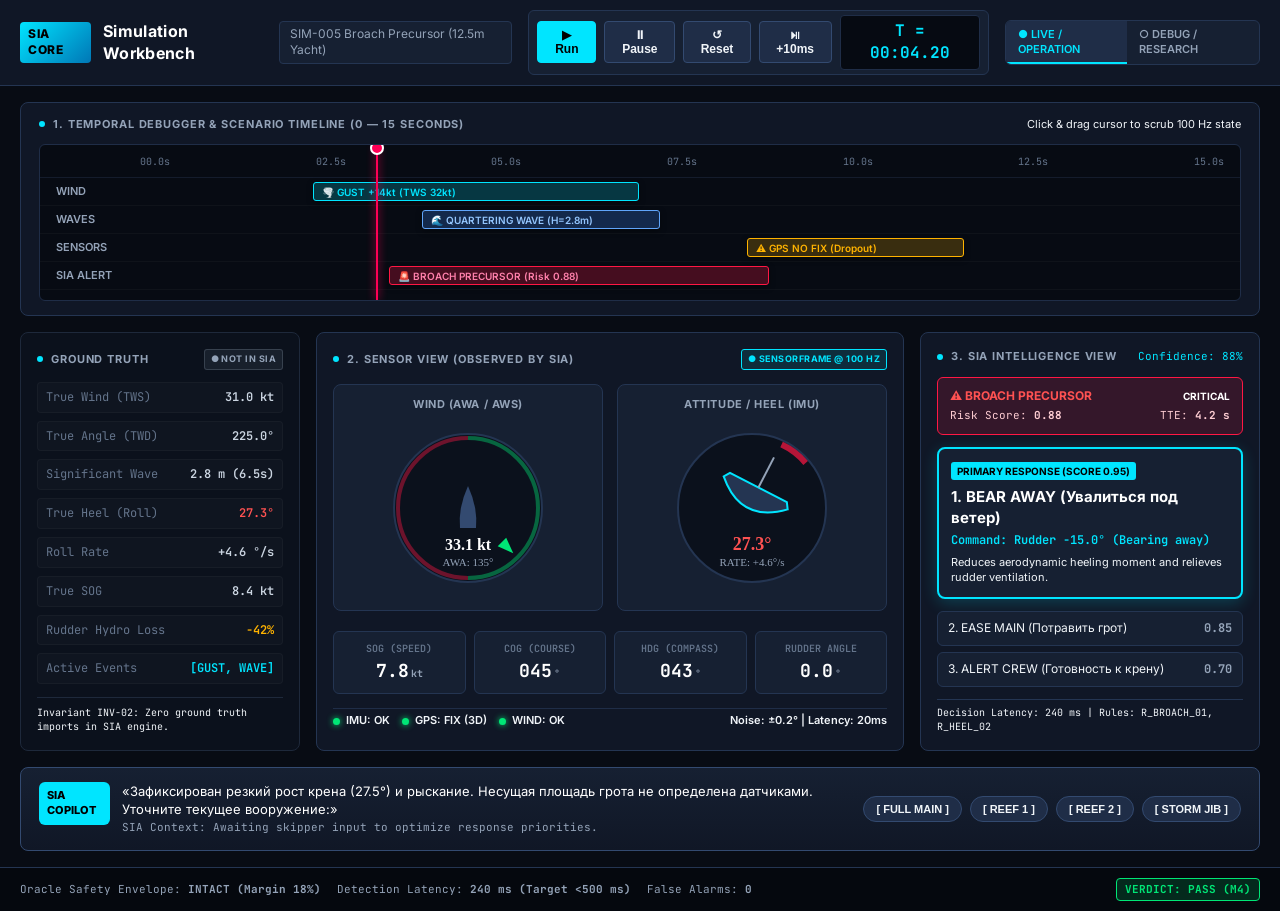
==== .planning/sketches/sia-simulation-workbench/index.html @ ac2e6248 "feat(sketch): create interactive SIA Simulation Workbench mockup (index.html)" ====
<!DOCTYPE html>
<html lang="en">
<head>
  <meta charset="UTF-8">
  <meta name="viewport" content="width=device-width, initial-scale=1.0">
  <title>SIA Simulation Workbench — Interactive Prototype</title>
  <link rel="preconnect" href="https://fonts.googleapis.com">
  <link rel="preconnect" href="https://fonts.gstatic.com" crossorigin>
  <link href="https://fonts.googleapis.com/css2?family=Inter:wght@400;500;600;700&family=JetBrains+Mono:wght@400;600;700&display=swap" rel="stylesheet">
  <style>
    :root {
      --bg-midnight: #080c14;
      --surface-1: #101726;
      --surface-2: #162032;
      --surface-3: #1f2d47;
      --border: #243552;
      --border-light: #334a70;
      
      --text-main: #f1f5f9;
      --text-muted: #94a3b8;
      --text-dim: #64748b;
      
      --cyan-accent: #00e5ff;
      --cyan-glow: rgba(0, 229, 255, 0.2);
      
      --marine-starboard: #00e676; /* Green */
      --marine-port: #ff1744;      /* Red */
      --warning-amber: #ffb300;    /* Amber */
      
      --gt-color: #cbd5e1;
      --gt-bg: #0b111c;
      --gt-border: #1e293b;
    }

    * {
      box-sizing: border-box;
      margin: 0;
      padding: 0;
      user-select: none;
    }

    body {
      background-color: var(--bg-midnight);
      color: var(--text-main);
      font-family: 'Inter', -apple-system, BlinkMacSystemFont, sans-serif;
      font-size: 13px;
      line-height: 1.4;
      overflow-x: hidden;
      min-height: 100vh;
      display: flex;
      flex-direction: column;
    }

    .mono {
      font-family: 'JetBrains Mono', monospace;
    }

    /* Top Navigation Bar */
    header {
      background: var(--surface-1);
      border-bottom: 1px solid var(--border);
      padding: 10px 20px;
      display: flex;
      align-items: center;
      justify-content: space-between;
      gap: 16px;
      position: sticky;
      top: 0;
      z-index: 100;
    }

    .logo-group {
      display: flex;
      align-items: center;
      gap: 12px;
    }

    .logo-badge {
      background: linear-gradient(135deg, #00e5ff 0%, #0077b6 100%);
      color: #000;
      font-weight: 800;
      font-size: 12px;
      padding: 4px 8px;
      border-radius: 4px;
      letter-spacing: 0.05em;
    }

    .app-title {
      font-size: 16px;
      font-weight: 700;
      color: #fff;
      letter-spacing: 0.02em;
    }

    .scenario-tag {
      background: var(--surface-2);
      border: 1px solid var(--border);
      padding: 4px 10px;
      border-radius: 4px;
      font-size: 12px;
      color: var(--text-muted);
    }

    .playback-controls {
      display: flex;
      align-items: center;
      gap: 8px;
      background: var(--surface-2);
      padding: 4px 8px;
      border-radius: 6px;
      border: 1px solid var(--border);
    }

    .btn {
      background: var(--surface-3);
      color: var(--text-main);
      border: 1px solid var(--border-light);
      padding: 6px 14px;
      border-radius: 4px;
      font-weight: 600;
      font-size: 12px;
      cursor: pointer;
      display: inline-flex;
      align-items: center;
      gap: 6px;
      transition: all 0.15s ease;
    }

    .btn:hover {
      background: #2a3c5e;
      border-color: var(--cyan-accent);
      color: #fff;
    }

    .btn-primary {
      background: var(--cyan-accent);
      color: #000;
      border-color: var(--cyan-accent);
    }

    .btn-primary:hover {
      background: #33ebff;
      color: #000;
      box-shadow: 0 0 12px var(--cyan-glow);
    }

    .clock-display {
      font-size: 16px;
      font-weight: 700;
      color: var(--cyan-accent);
      background: #060a12;
      padding: 4px 12px;
      border-radius: 4px;
      border: 1px solid var(--surface-3);
      min-width: 140px;
      text-align: center;
    }

    .mode-toggle {
      display: flex;
      background: var(--surface-2);
      border: 1px solid var(--border);
      border-radius: 6px;
      overflow: hidden;
    }

    .mode-btn {
      padding: 6px 12px;
      cursor: pointer;
      font-size: 11px;
      font-weight: 600;
      color: var(--text-muted);
      transition: all 0.15s ease;
    }

    .mode-btn.active {
      background: var(--surface-3);
      color: var(--cyan-accent);
      box-shadow: inset 0 -2px 0 var(--cyan-accent);
    }

    /* Main Grid Layout */
    .workbench-container {
      padding: 16px 20px;
      display: flex;
      flex-direction: column;
      gap: 16px;
      flex: 1;
    }

    /* Zone 1: Timeline */
    .timeline-card {
      background: var(--surface-1);
      border: 1px solid var(--border);
      border-radius: 8px;
      padding: 14px 18px;
    }

    .timeline-header {
      display: flex;
      justify-content: space-between;
      align-items: center;
      margin-bottom: 12px;
    }

    .section-label {
      font-size: 11px;
      font-weight: 700;
      text-transform: uppercase;
      letter-spacing: 0.08em;
      color: var(--text-muted);
      display: flex;
      align-items: center;
      gap: 8px;
    }

    .section-label::before {
      content: "";
      display: inline-block;
      width: 6px;
      height: 6px;
      background: var(--cyan-accent);
      border-radius: 50%;
    }

    .timeline-tracks {
      position: relative;
      background: #070b13;
      border: 1px solid var(--surface-3);
      border-radius: 6px;
      padding: 10px 0;
      cursor: pointer;
      overflow: hidden;
    }

    .timeline-axis {
      display: flex;
      justify-content: space-between;
      padding: 0 16px 8px 100px;
      border-bottom: 1px solid #141c2c;
      font-size: 10px;
      color: var(--text-dim);
    }

    .track-row {
      display: flex;
      align-items: center;
      height: 28px;
      padding: 0 16px;
      position: relative;
      border-bottom: 1px solid rgba(255,255,255,0.03);
    }

    .track-name {
      width: 84px;
      font-size: 11px;
      font-weight: 600;
      color: var(--text-muted);
      text-transform: uppercase;
    }

    .track-lane {
      flex: 1;
      height: 100%;
      position: relative;
    }

    .event-block {
      position: absolute;
      top: 4px;
      bottom: 4px;
      border-radius: 3px;
      font-size: 10px;
      font-weight: 600;
      display: flex;
      align-items: center;
      padding: 0 8px;
      white-space: nowrap;
      box-shadow: 0 2px 6px rgba(0,0,0,0.4);
    }

    .event-gust {
      background: rgba(0, 229, 255, 0.2);
      border: 1px solid var(--cyan-accent);
      color: var(--cyan-accent);
    }

    .event-wave {
      background: rgba(59, 130, 246, 0.25);
      border: 1px solid #60a5fa;
      color: #93c5fd;
    }

    .event-fault {
      background: rgba(255, 179, 0, 0.2);
      border: 1px solid var(--warning-amber);
      color: var(--warning-amber);
    }

    .event-alert {
      background: rgba(255, 23, 68, 0.25);
      border: 1px solid var(--marine-port);
      color: #ff80ab;
    }

    .scrub-cursor {
      position: absolute;
      top: 0;
      bottom: 0;
      width: 2px;
      background: #ff0055;
      box-shadow: 0 0 8px #ff0055;
      pointer-events: none;
      z-index: 10;
    }

    .scrub-handle {
      position: absolute;
      top: -4px;
      left: -6px;
      width: 14px;
      height: 14px;
      background: #ff0055;
      border: 2px solid #fff;
      border-radius: 50%;
    }

    /* 3-Column Core Area */
    .columns-grid {
      display: grid;
      grid-template-columns: 280px 1fr 340px;
      gap: 16px;
    }

    /* Column 1: Ground Truth */
    .gt-panel {
      background: var(--gt-bg);
      border: 1px solid var(--gt-border);
      border-radius: 8px;
      padding: 16px;
      display: flex;
      flex-direction: column;
      gap: 12px;
    }

    .badge-locked {
      background: rgba(148, 163, 184, 0.1);
      border: 1px solid rgba(148, 163, 184, 0.25);
      color: #94a3b8;
      font-size: 9px;
      font-weight: 700;
      padding: 3px 6px;
      border-radius: 3px;
      text-transform: uppercase;
      letter-spacing: 0.05em;
      display: inline-block;
    }

    .gt-telemetry {
      display: flex;
      flex-direction: column;
      gap: 8px;
      font-size: 12px;
    }

    .gt-row {
      display: flex;
      justify-content: space-between;
      align-items: center;
      padding: 6px 8px;
      background: rgba(255, 255, 255, 0.02);
      border-radius: 4px;
      border: 1px solid rgba(255,255,255,0.03);
    }

    .gt-label {
      color: var(--text-dim);
    }

    .gt-val {
      font-weight: 600;
      color: var(--gt-color);
    }

    /* Column 2: Sensor View (Raymarine / B&G Marine Cockpit) */
    .sensor-panel {
      background: var(--surface-1);
      border: 1px solid var(--border);
      border-radius: 8px;
      padding: 16px;
      display: flex;
      flex-direction: column;
      gap: 14px;
    }

    .marine-grid {
      display: grid;
      grid-template-columns: 1fr 1fr;
      gap: 14px;
    }

    .dial-box {
      background: var(--surface-2);
      border: 1px solid var(--border);
      border-radius: 8px;
      padding: 12px;
      display: flex;
      flex-direction: column;
      align-items: center;
      position: relative;
    }

    .dial-title {
      font-size: 11px;
      font-weight: 700;
      color: var(--text-muted);
      text-transform: uppercase;
      margin-bottom: 6px;
      letter-spacing: 0.05em;
    }

    canvas {
      display: block;
    }

    .digital-strip {
      display: grid;
      grid-template-columns: repeat(4, 1fr);
      gap: 8px;
      margin-top: 6px;
    }

    .marine-digit-box {
      background: var(--surface-2);
      border: 1px solid var(--border);
      border-radius: 6px;
      padding: 10px;
      text-align: center;
    }

    .marine-digit-label {
      font-size: 10px;
      font-weight: 600;
      color: var(--text-dim);
      text-transform: uppercase;
    }

    .marine-digit-val {
      font-size: 18px;
      font-weight: 700;
      color: #fff;
      margin-top: 2px;
    }

    .marine-digit-unit {
      font-size: 10px;
      color: var(--text-muted);
      margin-left: 2px;
    }

    .sensor-health-bar {
      display: flex;
      gap: 12px;
      font-size: 11px;
      font-weight: 600;
      padding-top: 4px;
      border-top: 1px solid var(--surface-3);
    }

    .health-tag {
      display: flex;
      align-items: center;
      gap: 6px;
    }

    .dot {
      width: 7px;
      height: 7px;
      border-radius: 50%;
    }

    .dot-ok {
      background: var(--marine-starboard);
      box-shadow: 0 0 6px var(--marine-starboard);
    }

    .dot-warn {
      background: var(--warning-amber);
      box-shadow: 0 0 6px var(--warning-amber);
    }

    .dot-fault {
      background: var(--marine-port);
      box-shadow: 0 0 6px var(--marine-port);
    }

    /* Column 3: SIA View */
    .sia-panel {
      background: var(--surface-1);
      border: 1px solid var(--border);
      border-radius: 8px;
      padding: 16px;
      display: flex;
      flex-direction: column;
      gap: 12px;
    }

    .hazard-banner {
      background: rgba(255, 23, 68, 0.15);
      border: 1px solid var(--marine-port);
      border-radius: 6px;
      padding: 10px 12px;
      display: flex;
      flex-direction: column;
      gap: 4px;
    }

    .hazard-title {
      font-weight: 700;
      font-size: 12px;
      color: #ff5252;
      display: flex;
      align-items: center;
      gap: 6px;
    }

    .hazard-metrics {
      display: flex;
      justify-content: space-between;
      font-size: 11px;
      color: #fecdd3;
    }

    .primary-decision-card {
      background: var(--surface-2);
      border: 2px solid var(--cyan-accent);
      border-radius: 8px;
      padding: 12px;
      box-shadow: 0 4px 16px var(--cyan-glow);
    }

    .decision-badge {
      font-size: 10px;
      font-weight: 700;
      color: #000;
      background: var(--cyan-accent);
      padding: 2px 6px;
      border-radius: 3px;
      text-transform: uppercase;
      display: inline-block;
      margin-bottom: 6px;
    }

    .decision-action-title {
      font-size: 15px;
      font-weight: 700;
      color: #fff;
    }

    .decision-command-line {
      font-size: 12px;
      font-weight: 600;
      color: var(--cyan-accent);
      margin-top: 4px;
    }

    .candidate-list {
      display: flex;
      flex-direction: column;
      gap: 6px;
    }

    .candidate-row {
      background: var(--surface-2);
      border: 1px solid var(--border);
      border-radius: 6px;
      padding: 8px 10px;
      display: flex;
      justify-content: space-between;
      align-items: center;
      font-size: 12px;
    }

    .candidate-score {
      font-weight: 700;
      color: var(--text-muted);
    }

    /* Zone 5: Query Loop */
    .query-loop-card {
      background: linear-gradient(180deg, #162032 0%, #101726 100%);
      border: 1px solid var(--border-light);
      border-radius: 8px;
      padding: 14px 18px;
      display: flex;
      align-items: center;
      justify-content: space-between;
      gap: 16px;
    }

    .query-content {
      display: flex;
      align-items: flex-start;
      gap: 12px;
    }

    .sia-avatar {
      background: var(--cyan-accent);
      color: #000;
      font-weight: 800;
      font-size: 11px;
      padding: 6px 8px;
      border-radius: 6px;
    }

    .query-text {
      font-size: 13px;
      color: #fff;
    }

    .query-sub {
      font-size: 11px;
      color: var(--text-muted);
      margin-top: 2px;
    }

    .quick-action-chips {
      display: flex;
      gap: 8px;
    }

    .chip-btn {
      background: var(--surface-3);
      border: 1px solid var(--border-light);
      color: var(--text-main);
      padding: 6px 12px;
      border-radius: 20px;
      font-size: 11px;
      font-weight: 600;
      cursor: pointer;
      transition: all 0.15s ease;
      white-space: nowrap;
    }

    .chip-btn:hover {
      background: var(--cyan-accent);
      color: #000;
      border-color: var(--cyan-accent);
    }

    .chip-btn.active {
      background: var(--cyan-accent);
      color: #000;
      border-color: var(--cyan-accent);
      box-shadow: 0 0 10px var(--cyan-glow);
    }

    /* Footer: Oracle / Evaluator */
    footer {
      background: #05080e;
      border-top: 1px solid var(--border);
      padding: 10px 20px;
      display: flex;
      justify-content: space-between;
      align-items: center;
      font-size: 11px;
    }

    .oracle-tag {
      display: flex;
      align-items: center;
      gap: 16px;
      color: var(--text-muted);
    }

    .verdict-pass {
      background: rgba(0, 230, 118, 0.15);
      border: 1px solid var(--marine-starboard);
      color: var(--marine-starboard);
      font-weight: 700;
      padding: 3px 8px;
      border-radius: 4px;
    }
  </style>
</head>
<body>

  <!-- Top Bar -->
  <header>
    <div class="logo-group">
      <span class="logo-badge">SIA CORE</span>
      <span class="app-title">Simulation Workbench</span>
      <span class="scenario-tag">SIM-005 Broach Precursor (12.5m Yacht)</span>
    </div>

    <div class="playback-controls">
      <button class="btn btn-primary" id="btn-play">▶ Run</button>
      <button class="btn" id="btn-pause">⏸ Pause</button>
      <button class="btn" id="btn-reset">↺ Reset</button>
      <button class="btn" id="btn-step">⏯ +10ms</button>
      <div class="clock-display mono" id="clock-txt">T = 00:04.20</div>
    </div>

    <div class="mode-toggle">
      <div class="mode-btn active" id="btn-mode-live">● LIVE / OPERATION</div>
      <div class="mode-btn" id="btn-mode-debug">○ DEBUG / RESEARCH</div>
    </div>
  </header>

  <!-- Main Area -->
  <main class="workbench-container">

    <!-- Zone 1: Timeline & Temporal Debugger -->
    <section class="timeline-card">
      <div class="timeline-header">
        <span class="section-label">1. Temporal Debugger & Scenario Timeline (0 — 15 Seconds)</span>
        <span class="text-dim" style="font-size: 11px;">Click & drag cursor to scrub 100 Hz state</span>
      </div>

      <div class="timeline-tracks" id="timeline-box">
        <div class="scrub-cursor" id="scrub-line" style="left: 38%;">
          <div class="scrub-handle"></div>
        </div>

        <div class="timeline-axis mono">
          <span>00.0s</span>
          <span>02.5s</span>
          <span>05.0s</span>
          <span>07.5s</span>
          <span>10.0s</span>
          <span>12.5s</span>
          <span>15.0s</span>
        </div>

        <!-- Track 1: Wind Gust -->
        <div class="track-row">
          <div class="track-name">Wind</div>
          <div class="track-lane">
            <div class="event-block event-gust" style="left: 16%; width: 30%;">
              🌪️ GUST +14kt (TWS 32kt)
            </div>
          </div>
        </div>

        <!-- Track 2: Waves -->
        <div class="track-row">
          <div class="track-name">Waves</div>
          <div class="track-lane">
            <div class="event-block event-wave" style="left: 26%; width: 22%;">
              🌊 QUARTERING WAVE (H=2.8m)
            </div>
          </div>
        </div>

        <!-- Track 3: Sensor Fault -->
        <div class="track-row">
          <div class="track-name">Sensors</div>
          <div class="track-lane">
            <div class="event-block event-fault" style="left: 56%; width: 20%;">
              ⚠️ GPS NO FIX (Dropout)
            </div>
          </div>
        </div>

        <!-- Track 4: SIA Decision -->
        <div class="track-row">
          <div class="track-name">SIA Alert</div>
          <div class="track-lane">
            <div class="event-block event-alert" style="left: 23%; width: 35%;">
              🚨 BROACH PRECURSOR (Risk 0.88)
            </div>
          </div>
        </div>
      </div>
    </section>

    <!-- Zone 2, 3, 4: 3-Column Core Grid -->
    <div class="columns-grid">

      <!-- Column 1: Ground Truth (Hidden Physics) -->
      <section class="gt-panel">
        <div style="display: flex; justify-content: space-between; align-items: center;">
          <span class="section-label" style="color: #94a3b8;">Ground Truth</span>
          <span class="badge-locked">● Not in SIA</span>
        </div>

        <div class="gt-telemetry mono">
          <div class="gt-row">
            <span class="gt-label">True Wind (TWS)</span>
            <span class="gt-val" id="gt-tws">32.4 kt</span>
          </div>
          <div class="gt-row">
            <span class="gt-label">True Angle (TWD)</span>
            <span class="gt-val" id="gt-twd">225.0°</span>
          </div>
          <div class="gt-row">
            <span class="gt-label">Significant Wave</span>
            <span class="gt-val" id="gt-wave">2.8 m (6.5s)</span>
          </div>
          <div class="gt-row">
            <span class="gt-label">True Heel (Roll)</span>
            <span class="gt-val" id="gt-heel" style="color: #ff5252;">28.1°</span>
          </div>
          <div class="gt-row">
            <span class="gt-label">Roll Rate</span>
            <span class="gt-val" id="gt-rollrate">+12.4 °/s</span>
          </div>
          <div class="gt-row">
            <span class="gt-label">True SOG</span>
            <span class="gt-val" id="gt-sog">8.4 kt</span>
          </div>
          <div class="gt-row">
            <span class="gt-label">Rudder Hydro Loss</span>
            <span class="gt-val" id="gt-rudder-loss" style="color: #ffb300;">-42%</span>
          </div>
          <div class="gt-row">
            <span class="gt-label">Active Events</span>
            <span class="gt-val" style="color: var(--cyan-accent);">[GUST, WAVE]</span>
          </div>
        </div>

        <div class="mono text-dim" style="font-size: 10px; margin-top: auto; padding-top: 8px; border-top: 1px solid var(--gt-border);">
          Invariant INV-02: Zero ground truth imports in SIA engine.
        </div>
      </section>

      <!-- Column 2: Sensor View (Raymarine/B&G Marine Cockpit) -->
      <section class="sensor-panel">
        <div style="display: flex; justify-content: space-between; align-items: center;">
          <span class="section-label">2. Sensor View (Observed by SIA)</span>
          <span class="badge-locked" style="background: rgba(0, 229, 255, 0.1); border-color: var(--cyan-accent); color: var(--cyan-accent);">
            ● SensorFrame @ 100 Hz
          </span>
        </div>

        <!-- 2 Dials -->
        <div class="marine-grid">
          <!-- Wind Dial -->
          <div class="dial-box">
            <div class="dial-title">Wind (AWA / AWS)</div>
            <canvas id="wind-dial" width="180" height="180"></canvas>
          </div>

          <!-- Attitude / Heel Inclinometer -->
          <div class="dial-box">
            <div class="dial-title">Attitude / Heel (IMU)</div>
            <canvas id="heel-dial" width="180" height="180"></canvas>
          </div>
        </div>

        <!-- Digital Nav Repeaters -->
        <div class="digital-strip mono">
          <div class="marine-digit-box">
            <div class="marine-digit-label">SOG (Speed)</div>
            <div class="marine-digit-val"><span id="sf-sog">7.8</span><span class="marine-digit-unit">kt</span></div>
          </div>
          <div class="marine-digit-box">
            <div class="marine-digit-label">COG (Course)</div>
            <div class="marine-digit-val"><span id="sf-cog">045</span><span class="marine-digit-unit">°</span></div>
          </div>
          <div class="marine-digit-box">
            <div class="marine-digit-label">HDG (Compass)</div>
            <div class="marine-digit-val"><span id="sf-hdg">043</span><span class="marine-digit-unit">°</span></div>
          </div>
          <div class="marine-digit-box">
            <div class="marine-digit-label">Rudder Angle</div>
            <div class="marine-digit-val"><span id="sf-rudder">0.0</span><span class="marine-digit-unit">°</span></div>
          </div>
        </div>

        <!-- Sensor Integrity Status (L0) -->
        <div class="sensor-health-bar">
          <div class="health-tag"><div class="dot dot-ok"></div> IMU: OK</div>
          <div class="health-tag"><div class="dot dot-ok"></div> GPS: FIX (3D)</div>
          <div class="health-tag"><div class="dot dot-ok"></div> WIND: OK</div>
          <div class="health-tag text-dim" style="margin-left: auto;">Noise: ±0.2° | Latency: 20ms</div>
        </div>
      </section>

      <!-- Column 3: SIA Intelligence View -->
      <section class="sia-panel">
        <div style="display: flex; justify-content: space-between; align-items: center;">
          <span class="section-label">3. SIA Intelligence View</span>
          <span class="mono" style="font-size: 11px; color: var(--cyan-accent);">Confidence: 88%</span>
        </div>

        <!-- Hazard Alert -->
        <div class="hazard-banner" id="hazard-box">
          <div class="hazard-title">
            <span>⚠️ BROACH PRECURSOR</span>
            <span style="font-size: 10px; margin-left: auto; color: #fff;">CRITICAL</span>
          </div>
          <div class="hazard-metrics mono">
            <span>Risk Score: <strong>0.88</strong></span>
            <span>TTE: <strong>4.2 s</strong></span>
          </div>
        </div>

        <!-- Primary Dominant Decision -->
        <div class="primary-decision-card">
          <span class="decision-badge">Primary Response (Score 0.95)</span>
          <div class="decision-action-title" id="primary-action-title">1. BEAR AWAY (Увалиться под ветер)</div>
          <div class="decision-command-line mono" id="primary-command">Command: Rudder -15.0° (Bearing away)</div>
          <div class="text-dim" style="font-size: 11px; margin-top: 6px;">
            Reduces aerodynamic heeling moment and relieves rudder ventilation.
          </div>
        </div>

        <!-- Candidate Alternatives -->
        <div class="candidate-list">
          <div class="candidate-row" id="cand-2">
            <span>2. EASE MAIN (Потравить грот)</span>
            <span class="candidate-score mono">0.85</span>
          </div>
          <div class="candidate-row" id="cand-3">
            <span>3. ALERT CREW (Готовность к крену)</span>
            <span class="candidate-score mono">0.70</span>
          </div>
        </div>

        <div class="mono text-dim" style="font-size: 10px; margin-top: auto; padding-top: 6px; border-top: 1px solid var(--border);">
          Decision Latency: 240 ms | Rules: R_BROACH_01, R_HEEL_02
        </div>
      </section>

    </div>

    <!-- Zone 5: Query Loop (SIA ↔ Skipper Dialogue) -->
    <section class="query-loop-card">
      <div class="query-content">
        <div class="sia-avatar">SIA COPILOT</div>
        <div>
          <div class="query-text" id="query-question">
            «Зафиксирован резкий рост крена (27.5°) и рыскание. Несущая площадь грота не определена датчиками. Уточните текущее вооружение:»
          </div>
          <div class="query-sub mono" id="query-status">
            SIA Context: Awaiting skipper input to optimize response priorities.
          </div>
        </div>
      </div>

      <div class="quick-action-chips">
        <button class="chip-btn" onclick="selectSailConfig('FULL MAIN')">[ FULL MAIN ]</button>
        <button class="chip-btn" onclick="selectSailConfig('REEF 1')">[ REEF 1 ]</button>
        <button class="chip-btn" onclick="selectSailConfig('REEF 2')">[ REEF 2 ]</button>
        <button class="chip-btn" onclick="selectSailConfig('STORM JIB')">[ STORM JIB ]</button>
      </div>
    </section>

  </main>

  <!-- Footer: Oracle / Evaluator -->
  <footer>
    <div class="oracle-tag mono">
      <span>Oracle Safety Envelope: <strong>INTACT (Margin 18%)</strong></span>
      <span>Detection Latency: <strong>240 ms (Target &lt;500 ms)</strong></span>
      <span>False Alarms: <strong>0</strong></span>
    </div>
    <div class="verdict-pass mono">
      VERDICT: PASS (M4)
    </div>
  </footer>

  <!-- Simulation & Visualization Script -->
  <script>
    // State Variables
    let simTimeMs = 4200; // 4.20s
    let isPlaying = false;
    let playInterval = null;
    let currentSailConfig = null;

    // Canvas Dials
    const windCanvas = document.getElementById('wind-dial');
    const windCtx = windCanvas.getContext('2d');

    const heelCanvas = document.getElementById('heel-dial');
    const heelCtx = heelCanvas.getContext('2d');

    function drawWindDial(awaDeg, awsKt) {
      const w = windCanvas.width;
      const h = windCanvas.height;
      const cx = w / 2;
      const cy = h / 2;
      const r = w / 2 - 16;

      windCtx.clearRect(0, 0, w, h);

      // Outer bezel
      windCtx.beginPath();
      windCtx.arc(cx, cy, r, 0, Math.PI * 2);
      windCtx.fillStyle = '#0b111c';
      windCtx.fill();
      windCtx.strokeStyle = '#243552';
      windCtx.lineWidth = 2;
      windCtx.stroke();

      // Port / Starboard sectors
      // Starboard (0 to +180): Green
      windCtx.beginPath();
      windCtx.arc(cx, cy, r - 4, -Math.PI / 2, Math.PI / 2);
      windCtx.strokeStyle = 'rgba(0, 230, 118, 0.4)';
      windCtx.lineWidth = 4;
      windCtx.stroke();

      // Port (0 to -180): Red
      windCtx.beginPath();
      windCtx.arc(cx, cy, r - 4, Math.PI / 2, -Math.PI / 2);
      windCtx.strokeStyle = 'rgba(255, 23, 68, 0.4)';
      windCtx.lineWidth = 4;
      windCtx.stroke();

      // Center Boat Silhouette
      windCtx.save();
      windCtx.translate(cx, cy);
      windCtx.beginPath();
      windCtx.moveTo(0, -22);
      windCtx.quadraticCurveTo(10, 0, 8, 20);
      windCtx.lineTo(-8, 20);
      windCtx.quadraticCurveTo(-10, 0, 0, -22);
      windCtx.fillStyle = '#334a70';
      windCtx.fill();
      windCtx.restore();

      // Wind Needle
      const rad = (awaDeg - 90) * (Math.PI / 180);
      windCtx.save();
      windCtx.translate(cx, cy);
      windCtx.rotate(rad + Math.PI / 2);

      // Arrow needle
      windCtx.beginPath();
      windCtx.moveTo(0, -r + 10);
      windCtx.lineTo(6, -r + 26);
      windCtx.lineTo(-6, -r + 26);
      windCtx.closePath();
      windCtx.fillStyle = awaDeg >= 0 ? '#00e676' : '#ff1744';
      windCtx.fill();

      windCtx.restore();

      // Center readout
      windCtx.fillStyle = '#ffffff';
      windCtx.font = '700 16px "JetBrains Mono"';
      windCtx.textAlign = 'center';
      windCtx.fillText(awsKt.toFixed(1) + ' kt', cx, cy + 42);

      windCtx.fillStyle = '#94a3b8';
      windCtx.font = '500 11px "Inter"';
      windCtx.fillText('AWA: ' + Math.round(awaDeg) + '°', cx, cy + 58);
    }

    function drawHeelDial(heelDeg, rollRateDegS) {
      const w = heelCanvas.width;
      const h = heelCanvas.height;
      const cx = w / 2;
      const cy = h / 2;
      const r = w / 2 - 16;

      heelCtx.clearRect(0, 0, w, h);

      // Dial circle
      heelCtx.beginPath();
      heelCtx.arc(cx, cy, r, 0, Math.PI * 2);
      heelCtx.fillStyle = '#0b111c';
      heelCtx.fill();
      heelCtx.strokeStyle = '#243552';
      heelCtx.lineWidth = 2;
      heelCtx.stroke();

      // Danger arc (> 25 deg)
      heelCtx.beginPath();
      heelCtx.arc(cx, cy, r - 4, (-90 + 25) * Math.PI / 180, (-90 + 50) * Math.PI / 180);
      heelCtx.strokeStyle = 'rgba(255, 23, 68, 0.7)';
      heelCtx.lineWidth = 6;
      heelCtx.stroke();

      // Vessel Cross-Section (Tilts with heel)
      heelCtx.save();
      heelCtx.translate(cx, cy - 8);
      heelCtx.rotate(heelDeg * Math.PI / 180);

      // Hull
      heelCtx.beginPath();
      heelCtx.moveTo(-36, -8);
      heelCtx.quadraticCurveTo(0, 26, 36, -8);
      heelCtx.lineTo(32, -14);
      heelCtx.lineTo(-32, -14);
      heelCtx.closePath();
      heelCtx.fillStyle = '#243552';
      heelCtx.fill();
      heelCtx.strokeStyle = '#00e5ff';
      heelCtx.lineWidth = 2;
      heelCtx.stroke();

      // Mast
      heelCtx.beginPath();
      heelCtx.moveTo(0, -14);
      heelCtx.lineTo(0, -48);
      heelCtx.strokeStyle = '#94a3b8';
      heelCtx.lineWidth = 2;
      heelCtx.stroke();

      heelCtx.restore();

      // Readouts
      heelCtx.fillStyle = heelDeg >= 25 ? '#ff5252' : '#ffffff';
      heelCtx.font = '700 18px "JetBrains Mono"';
      heelCtx.textAlign = 'center';
      heelCtx.fillText(heelDeg.toFixed(1) + '°', cx, cy + 42);

      heelCtx.fillStyle = '#94a3b8';
      heelCtx.font = '500 11px "Inter"';
      heelCtx.fillText('RATE: +' + rollRateDegS.toFixed(1) + '°/s', cx, cy + 58);
    }

    // Update UI from Simulation Time
    function updateUI(tMs) {
      const sec = (tMs / 1000).toFixed(2);
      document.getElementById('clock-txt').innerText = 'T = 00:' + (sec < 10 ? '0' : '') + sec;
      
      const pct = (tMs / 15000) * 100;
      document.getElementById('scrub-line').style.left = Math.min(Math.max(pct, 0), 100) + '%';

      // Dynamic variables based on scenario curve
      let heel = 12.0;
      let rollRate = 1.0;
      let tws = 18.0;
      let aws = 22.0;
      let awa = 135.0;

      if (tMs >= 2500 && tMs <= 7000) {
        // Gust & Wave Zone
        const progress = (tMs - 2500) / 4500;
        tws = 18.0 + 14.0 * Math.sin(progress * Math.PI);
        aws = 22.0 + 12.0 * Math.sin(progress * Math.PI);
        heel = 12.0 + 16.5 * Math.sin(progress * Math.PI);
        rollRate = 12.4 * Math.cos(progress * Math.PI);
      }

      document.getElementById('gt-tws').innerText = tws.toFixed(1) + ' kt';
      document.getElementById('gt-heel').innerText = heel.toFixed(1) + '°';
      document.getElementById('gt-rollrate').innerText = (rollRate >= 0 ? '+' : '') + rollRate.toFixed(1) + ' °/s';

      drawWindDial(awa, aws);
      drawHeelDial(heel, Math.abs(rollRate));

      // Decision update
      const hazardBox = document.getElementById('hazard-box');
      if (heel >= 25.0) {
        hazardBox.style.display = 'flex';
      } else {
        hazardBox.style.display = 'none';
      }
    }

    // Interactive Query Action
    function selectSailConfig(config) {
      currentSailConfig = config;
      document.querySelectorAll('.chip-btn').forEach(btn => {
        btn.classList.toggle('active', btn.innerText.includes(config));
      });

      const qStatus = document.getElementById('query-status');
      const pTitle = document.getElementById('primary-action-title');
      const pCmd = document.getElementById('primary-command');

      if (config === 'FULL MAIN') {
        qStatus.innerHTML = '<span style="color: var(--cyan-accent);">✓ Skipper confirmed: FULL MAIN → Recalculated decision.</span>';
        pTitle.innerText = '1. EASE MAIN (Срочно потравить грот 1.5м)';
        pCmd.innerText = 'Command: Mainsheet Ease 100% (High priority 0.98)';
      } else if (config === 'REEF 1' || config === 'REEF 2') {
        qStatus.innerHTML = '<span style="color: var(--cyan-accent);">✓ Skipper confirmed: ' + config + ' → Recalculated decision.</span>';
        pTitle.innerText = '1. BEAR AWAY (Увалиться под ветер)';
        pCmd.innerText = 'Command: Rudder -15.0° (Score 0.95)';
      } else {
        qStatus.innerHTML = '<span style="color: var(--cyan-accent);">✓ Skipper confirmed: STORM JIB → Recalculated decision.</span>';
        pTitle.innerText = '1. HOLD COURSE & TRIM (Штатное удержание)';
        pCmd.innerText = 'Command: Minimal rudder correction (Score 0.90)';
      }
    }

    // Playback buttons
    document.getElementById('btn-play').addEventListener('click', () => {
      if (!isPlaying) {
        isPlaying = true;
        playInterval = setInterval(() => {
          simTimeMs += 50;
          if (simTimeMs > 15000) simTimeMs = 0;
          updateUI(simTimeMs);
        }, 50);
      }
    });

    document.getElementById('btn-pause').addEventListener('click', () => {
      isPlaying = false;
      clearInterval(playInterval);
    });

    document.getElementById('btn-reset').addEventListener('click', () => {
      isPlaying = false;
      clearInterval(playInterval);
      simTimeMs = 0;
      updateUI(simTimeMs);
    });

    document.getElementById('btn-step').addEventListener('click', () => {
      simTimeMs += 10;
      if (simTimeMs > 15000) simTimeMs = 0;
      updateUI(simTimeMs);
    });

    // Timeline Drag / Scrubbing
    const timelineBox = document.getElementById('timeline-box');
    timelineBox.addEventListener('click', (e) => {
      const rect = timelineBox.getBoundingClientRect();
      const clickX = e.clientX - rect.left;
      const pct = Math.max(0, Math.min(clickX / rect.width, 1));
      simTimeMs = Math.round(pct * 15000);
      updateUI(simTimeMs);
    });

    // Initial Render
    updateUI(simTimeMs);
  </script>
</body>
</html>
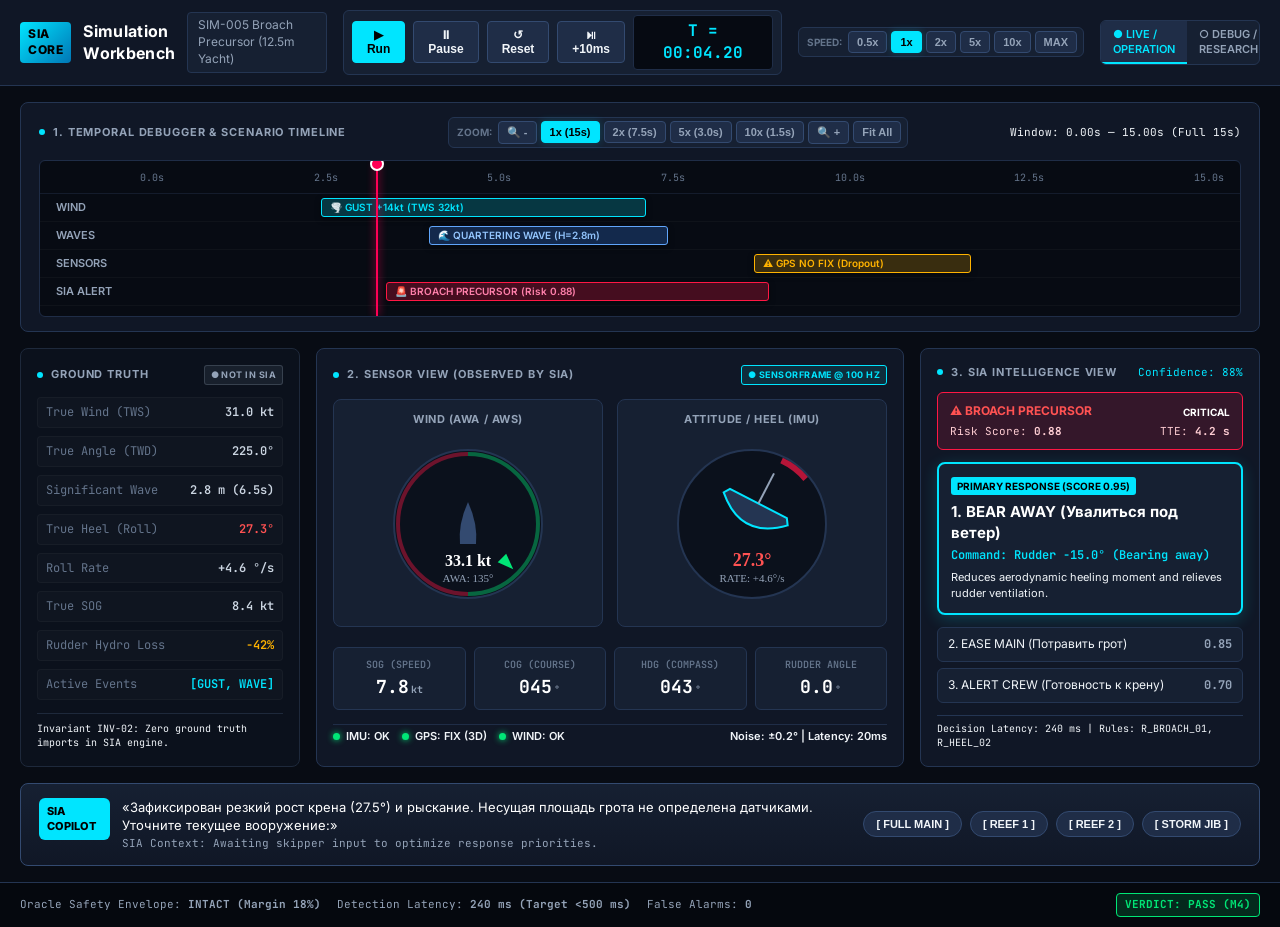
==== commit 08169acf: "feat(sketch): add Simulation Speed controls and Timeline Zoom/Pan engine" ====
--- a/.planning/sketches/sia-simulation-workbench/index.html
+++ b/.planning/sketches/sia-simulation-workbench/index.html
@@ -111,6 +111,60 @@
       border: 1px solid var(--border);
     }
 
+    .speed-controls {
+      display: flex;
+      align-items: center;
+      gap: 4px;
+      background: var(--surface-2);
+      border: 1px solid var(--border);
+      border-radius: 6px;
+      padding: 3px 6px;
+    }
+
+    .speed-label, .zoom-label {
+      font-size: 10px;
+      font-weight: 700;
+      color: var(--text-dim);
+      text-transform: uppercase;
+      margin-right: 2px;
+      margin-left: 2px;
+    }
+
+    .speed-btn, .zoom-btn {
+      background: var(--surface-3);
+      border: 1px solid var(--border-light);
+      color: var(--text-muted);
+      padding: 4px 8px;
+      border-radius: 4px;
+      font-size: 11px;
+      font-weight: 600;
+      cursor: pointer;
+      transition: all 0.15s ease;
+    }
+
+    .speed-btn:hover, .zoom-btn:hover {
+      color: #fff;
+      border-color: var(--cyan-accent);
+      background: #243552;
+    }
+
+    .speed-btn.active, .zoom-btn.active {
+      background: var(--cyan-accent);
+      color: #000;
+      border-color: var(--cyan-accent);
+      box-shadow: 0 0 8px var(--cyan-glow);
+    }
+
+    .zoom-controls {
+      display: flex;
+      align-items: center;
+      gap: 4px;
+      background: var(--surface-2);
+      border: 1px solid var(--border);
+      border-radius: 6px;
+      padding: 3px 6px;
+    }
+
     .btn {
       background: var(--surface-3);
       color: var(--text-main);
@@ -201,6 +255,8 @@
       justify-content: space-between;
       align-items: center;
       margin-bottom: 12px;
+      flex-wrap: wrap;
+      gap: 10px;
     }
 
     .section-label {
@@ -231,6 +287,7 @@
       padding: 10px 0;
       cursor: pointer;
       overflow: hidden;
+      transition: all 0.15s ease;
     }
 
     .timeline-axis {
@@ -701,6 +758,17 @@
       <div class="clock-display mono" id="clock-txt">T = 00:04.20</div>
     </div>
 
+    <!-- Speed Controls (0.5x to 50x) -->
+    <div class="speed-controls">
+      <span class="speed-label">Speed:</span>
+      <button class="speed-btn" data-speed="0.5">0.5x</button>
+      <button class="speed-btn active" data-speed="1.0">1x</button>
+      <button class="speed-btn" data-speed="2.0">2x</button>
+      <button class="speed-btn" data-speed="5.0">5x</button>
+      <button class="speed-btn" data-speed="10.0">10x</button>
+      <button class="speed-btn" data-speed="50.0">MAX</button>
+    </div>
+
     <div class="mode-toggle">
       <div class="mode-btn active" id="btn-mode-live">● LIVE / OPERATION</div>
       <div class="mode-btn" id="btn-mode-debug">○ DEBUG / RESEARCH</div>
@@ -713,16 +781,29 @@
     <!-- Zone 1: Timeline & Temporal Debugger -->
     <section class="timeline-card">
       <div class="timeline-header">
-        <span class="section-label">1. Temporal Debugger & Scenario Timeline (0 — 15 Seconds)</span>
-        <span class="text-dim" style="font-size: 11px;">Click & drag cursor to scrub 100 Hz state</span>
+        <span class="section-label">1. Temporal Debugger & Scenario Timeline</span>
+        
+        <!-- Zoom & Time Window Controls -->
+        <div class="zoom-controls">
+          <span class="zoom-label">Zoom:</span>
+          <button class="zoom-btn" id="btn-zoom-out" title="Zoom Out (Wider)">🔍 -</button>
+          <button class="zoom-btn active" data-zoom="1">1x (15s)</button>
+          <button class="zoom-btn" data-zoom="2">2x (7.5s)</button>
+          <button class="zoom-btn" data-zoom="5">5x (3.0s)</button>
+          <button class="zoom-btn" data-zoom="10">10x (1.5s)</button>
+          <button class="zoom-btn" id="btn-zoom-in" title="Zoom In (High Res)">🔍 +</button>
+          <button class="zoom-btn" id="btn-zoom-reset" title="Fit All (15s)">Fit All</button>
+        </div>
+
+        <span class="text-dim mono" id="zoom-window-txt" style="font-size: 11px;">Window: 0.00s — 15.00s (Full)</span>
       </div>
 
       <div class="timeline-tracks" id="timeline-box">
-        <div class="scrub-cursor" id="scrub-line" style="left: 38%;">
+        <div class="scrub-cursor" id="scrub-line" style="left: 28%;">
           <div class="scrub-handle"></div>
         </div>
 
-        <div class="timeline-axis mono">
+        <div class="timeline-axis mono" id="timeline-axis-ticks">
           <span>00.0s</span>
           <span>02.5s</span>
           <span>05.0s</span>
@@ -735,8 +816,8 @@
         <!-- Track 1: Wind Gust -->
         <div class="track-row">
           <div class="track-name">Wind</div>
-          <div class="track-lane">
-            <div class="event-block event-gust" style="left: 16%; width: 30%;">
+          <div class="track-lane" id="lane-gust">
+            <div class="event-block event-gust" id="ev-gust">
               🌪️ GUST +14kt (TWS 32kt)
             </div>
           </div>
@@ -745,8 +826,8 @@
         <!-- Track 2: Waves -->
         <div class="track-row">
           <div class="track-name">Waves</div>
-          <div class="track-lane">
-            <div class="event-block event-wave" style="left: 26%; width: 22%;">
+          <div class="track-lane" id="lane-wave">
+            <div class="event-block event-wave" id="ev-wave">
               🌊 QUARTERING WAVE (H=2.8m)
             </div>
           </div>
@@ -755,8 +836,8 @@
         <!-- Track 3: Sensor Fault -->
         <div class="track-row">
           <div class="track-name">Sensors</div>
-          <div class="track-lane">
-            <div class="event-block event-fault" style="left: 56%; width: 20%;">
+          <div class="track-lane" id="lane-fault">
+            <div class="event-block event-fault" id="ev-fault">
               ⚠️ GPS NO FIX (Dropout)
             </div>
           </div>
@@ -765,8 +846,8 @@
         <!-- Track 4: SIA Decision -->
         <div class="track-row">
           <div class="track-name">SIA Alert</div>
-          <div class="track-lane">
-            <div class="event-block event-alert" style="left: 23%; width: 35%;">
+          <div class="track-lane" id="lane-alert">
+            <div class="event-block event-alert" id="ev-alert">
               🚨 BROACH PRECURSOR (Risk 0.88)
             </div>
           </div>
@@ -816,6 +897,18 @@
           <div class="gt-row">
             <span class="gt-label">Active Events</span>
             <span class="gt-val" style="color: var(--cyan-accent);">[GUST, WAVE]</span>
+          </div>
+        </div>
+
+        <!-- Debug Layer: Ground Truth Physics Internals -->
+        <div class="debug-layer" style="display: none; background: rgba(0,0,0,0.5); border: 1px dashed var(--border-light); border-radius: 6px; padding: 10px; font-size: 11px;">
+          <div style="font-weight: 700; color: var(--cyan-accent); margin-bottom: 6px; font-size: 10px; text-transform: uppercase;">🔬 Physics Solver Internals</div>
+          <div class="mono" style="display: flex; flex-direction: column; gap: 4px; color: var(--text-muted); font-size: 10px;">
+            <div>• ODE Integrator: RK4 (dt = 10 ms / 100 Hz)</div>
+            <div>• Hydro Righting: GZ(28°) = 0.58 m (Righting 52.4 kNm)</div>
+            <div>• Aero Roll Moment: M_aero = 48.6 kNm</div>
+            <div>• Rudder Lift Coeff: Cl_eff = 0.58 (Ventilation: Active)</div>
+            <div>• Wave Force: F_wave_lat = 14.2 kN (Quartering sea)</div>
           </div>
         </div>
 
@@ -868,6 +961,19 @@
           </div>
         </div>
 
+        <!-- Debug Layer: Sensor Degradation & Latency Queues -->
+        <div class="debug-layer" style="display: none; background: rgba(0,0,0,0.5); border: 1px dashed var(--border-light); border-radius: 6px; padding: 10px; font-size: 11px;">
+          <div style="font-weight: 700; color: var(--warning-amber); margin-bottom: 6px; font-size: 10px; text-transform: uppercase;">📡 Degradation Pipeline & Noise Models</div>
+          <div class="mono" style="display: grid; grid-template-columns: 1fr 1fr; gap: 6px; color: var(--text-muted); font-size: 10px;">
+            <div>• IMU Noise: σ = 0.20° (Gaussian)</div>
+            <div>• IMU Latency: 20 ms (2 ticks)</div>
+            <div>• GPS Latency: 100 ms (10 ticks)</div>
+            <div>• GPS HDOP: 1.05 (Valid 3D Fix)</div>
+            <div>• Wind Noise: σ = 0.50 kt</div>
+            <div>• Mainsheet Sensor: None (Standard)</div>
+          </div>
+        </div>
+
         <!-- Sensor Integrity Status (L0) -->
         <div class="sensor-health-bar">
           <div class="health-tag"><div class="dot dot-ok"></div> IMU: OK</div>
@@ -915,6 +1021,19 @@
           <div class="candidate-row" id="cand-3">
             <span>3. ALERT CREW (Готовность к крену)</span>
             <span class="candidate-score mono">0.70</span>
+          </div>
+        </div>
+
+        <!-- Debug Layer: SIA Core Multi-Layer Audit Trail -->
+        <div class="debug-layer" style="display: none; background: rgba(0,0,0,0.5); border: 1px dashed var(--border-light); border-radius: 6px; padding: 10px; font-size: 11px;">
+          <div style="font-weight: 700; color: #a78bfa; margin-bottom: 6px; font-size: 10px; text-transform: uppercase;">🧠 SIA Multi-Layer Reasoning Trace</div>
+          <div class="mono" style="display: flex; flex-direction: column; gap: 4px; color: var(--text-muted); font-size: 10px;">
+            <div>• L0 Integrity: All required channels healthy (Conf: 0.88)</div>
+            <div>• L2 Detection: Heel >= 25° & RollRate >= 10°/s & AWS >= 20kt</div>
+            <div>• L3 Risk Assessment: Hazard = BROACH_PRECURSOR (Score: 0.88)</div>
+            <div>• L4 Candidate 1: BEAR AWAY (Score 0.95, Rule R_BROACH_01)</div>
+            <div>• L4 Candidate 2: EASE MAIN (Score 0.85, Rule R_BROACH_02)</div>
+            <div>• Conflict Resolution: Highest score response selected</div>
           </div>
         </div>
 
@@ -967,7 +1086,22 @@
     let simTimeMs = 4200; // 4.20s
     let isPlaying = false;
     let playInterval = null;
+    let simSpeed = 1.0; // 0.5x to 50x
     let currentSailConfig = null;
+
+    // Timeline Zoom State
+    const TOTAL_DURATION_MS = 15000;
+    let zoomLevel = 1.0; // 1x, 2x, 5x, 10x
+    let windowStartMs = 0;
+    let windowEndMs = 15000;
+
+    // Defined Scenario Events (Ground Truth Timings in ms)
+    const SCENARIO_EVENTS = {
+      gust: { start: 2500, end: 7000, el: document.getElementById('ev-gust') },
+      wave: { start: 4000, end: 7300, el: document.getElementById('ev-wave') },
+      fault: { start: 8500, end: 11500, el: document.getElementById('ev-fault') },
+      alert: { start: 3400, end: 8700, el: document.getElementById('ev-alert') }
+    };
 
     // Canvas Dials
     const windCanvas = document.getElementById('wind-dial');
@@ -995,14 +1129,12 @@
       windCtx.stroke();
 
       // Port / Starboard sectors
-      // Starboard (0 to +180): Green
       windCtx.beginPath();
       windCtx.arc(cx, cy, r - 4, -Math.PI / 2, Math.PI / 2);
       windCtx.strokeStyle = 'rgba(0, 230, 118, 0.4)';
       windCtx.lineWidth = 4;
       windCtx.stroke();
 
-      // Port (0 to -180): Red
       windCtx.beginPath();
       windCtx.arc(cx, cy, r - 4, Math.PI / 2, -Math.PI / 2);
       windCtx.strokeStyle = 'rgba(255, 23, 68, 0.4)';
@@ -1027,7 +1159,6 @@
       windCtx.translate(cx, cy);
       windCtx.rotate(rad + Math.PI / 2);
 
-      // Arrow needle
       windCtx.beginPath();
       windCtx.moveTo(0, -r + 10);
       windCtx.lineTo(6, -r + 26);
@@ -1035,7 +1166,6 @@
       windCtx.closePath();
       windCtx.fillStyle = awaDeg >= 0 ? '#00e676' : '#ff1744';
       windCtx.fill();
-
       windCtx.restore();
 
       // Center readout
@@ -1113,13 +1243,72 @@
       heelCtx.fillText('RATE: +' + rollRateDegS.toFixed(1) + '°/s', cx, cy + 58);
     }
 
+    // Timeline Zoom & Layout Update
+    function updateTimelineWindow() {
+      const windowDuration = TOTAL_DURATION_MS / zoomLevel;
+      
+      if (zoomLevel === 1.0) {
+        windowStartMs = 0;
+        windowEndMs = TOTAL_DURATION_MS;
+      } else {
+        // Keep active cursor visible in window
+        let centerMs = simTimeMs;
+        windowStartMs = Math.max(0, centerMs - windowDuration / 2);
+        windowEndMs = windowStartMs + windowDuration;
+        if (windowEndMs > TOTAL_DURATION_MS) {
+          windowEndMs = TOTAL_DURATION_MS;
+          windowStartMs = Math.max(0, windowEndMs - windowDuration);
+        }
+      }
+
+      // Update Window Label
+      const sStart = (windowStartMs / 1000).toFixed(2);
+      const sEnd = (windowEndMs / 1000).toFixed(2);
+      const zoomText = zoomLevel === 1.0 ? 'Full 15s' : (windowDuration / 1000).toFixed(1) + 's window';
+      document.getElementById('zoom-window-txt').innerText = `Window: ${sStart}s — ${sEnd}s (${zoomText})`;
+
+      // Generate Dynamic Ticks (6 segments)
+      const ticksContainer = document.getElementById('timeline-axis-ticks');
+      ticksContainer.innerHTML = '';
+      const numTicks = 7;
+      for (let i = 0; i < numTicks; i++) {
+        const tMs = windowStartMs + i * ((windowEndMs - windowStartMs) / (numTicks - 1));
+        const span = document.createElement('span');
+        span.innerText = (tMs / 1000).toFixed(zoomLevel > 2 ? 2 : 1) + 's';
+        ticksContainer.appendChild(span);
+      }
+
+      // Reposition Event Blocks
+      const winLen = windowEndMs - windowStartMs;
+      for (const [key, ev] of Object.entries(SCENARIO_EVENTS)) {
+        const leftPct = ((ev.start - windowStartMs) / winLen) * 100;
+        const widthPct = ((ev.end - ev.start) / winLen) * 100;
+
+        ev.el.style.left = leftPct + '%';
+        ev.el.style.width = widthPct + '%';
+        
+        // Hide if totally out of view
+        if (ev.end < windowStartMs || ev.start > windowEndMs) {
+          ev.el.style.opacity = '0.15';
+        } else {
+          ev.el.style.opacity = '1.0';
+        }
+      }
+    }
+
     // Update UI from Simulation Time
     function updateUI(tMs) {
       const sec = (tMs / 1000).toFixed(2);
       document.getElementById('clock-txt').innerText = 'T = 00:' + (sec < 10 ? '0' : '') + sec;
       
-      const pct = (tMs / 15000) * 100;
-      document.getElementById('scrub-line').style.left = Math.min(Math.max(pct, 0), 100) + '%';
+      // Auto-pan timeline window if cursor leaves zoomed area during playback
+      if (zoomLevel > 1.0 && (tMs < windowStartMs || tMs > windowEndMs)) {
+        updateTimelineWindow();
+      }
+
+      const winLen = windowEndMs - windowStartMs;
+      const pct = ((tMs - windowStartMs) / winLen) * 100;
+      document.getElementById('scrub-line').style.left = Math.min(Math.max(pct, -5), 105) + '%';
 
       // Dynamic variables based on scenario curve
       let heel = 12.0;
@@ -1179,15 +1368,81 @@
       }
     }
 
-    // Playback buttons
+    // Simulation Speed Multiplier Controls
+    function setSpeed(speed) {
+      simSpeed = speed;
+      document.querySelectorAll('.speed-btn').forEach(btn => {
+        btn.classList.toggle('active', parseFloat(btn.dataset.speed) === speed);
+      });
+
+      if (isPlaying) {
+        clearInterval(playInterval);
+        startPlayback();
+      }
+    }
+
+    document.querySelectorAll('.speed-btn').forEach(btn => {
+      btn.addEventListener('click', () => {
+        setSpeed(parseFloat(btn.dataset.speed));
+      });
+    });
+
+    // Zoom Level Controls
+    function setZoom(level) {
+      zoomLevel = Math.max(1.0, Math.min(level, 10.0));
+      document.querySelectorAll('.zoom-btn[data-zoom]').forEach(btn => {
+        btn.classList.toggle('active', parseFloat(btn.dataset.zoom) === zoomLevel);
+      });
+      updateTimelineWindow();
+      updateUI(simTimeMs);
+    }
+
+    document.querySelectorAll('.zoom-btn[data-zoom]').forEach(btn => {
+      btn.addEventListener('click', () => {
+        setZoom(parseFloat(btn.dataset.zoom));
+      });
+    });
+
+    document.getElementById('btn-zoom-in').addEventListener('click', () => {
+      const nextZoom = zoomLevel < 2 ? 2 : (zoomLevel < 5 ? 5 : 10);
+      setZoom(nextZoom);
+    });
+
+    document.getElementById('btn-zoom-out').addEventListener('click', () => {
+      const prevZoom = zoomLevel > 5 ? 5 : (zoomLevel > 2 ? 2 : 1);
+      setZoom(prevZoom);
+    });
+
+    document.getElementById('btn-zoom-reset').addEventListener('click', () => {
+      setZoom(1.0);
+    });
+
+    // Mouse wheel zoom over timeline
+    document.getElementById('timeline-box').addEventListener('wheel', (e) => {
+      e.preventDefault();
+      if (e.deltaY < 0) {
+        setZoom(Math.min(zoomLevel * 1.5, 10.0));
+      } else {
+        setZoom(Math.max(zoomLevel / 1.5, 1.0));
+      }
+    });
+
+    // Playback Engine
+    function startPlayback() {
+      const intervalDelay = Math.max(10, Math.round(50 / Math.min(simSpeed, 10)));
+      const stepIncrementMs = Math.round(50 * (simSpeed > 10 ? (simSpeed / 10) : 1));
+
+      playInterval = setInterval(() => {
+        simTimeMs += stepIncrementMs;
+        if (simTimeMs > TOTAL_DURATION_MS) simTimeMs = 0;
+        updateUI(simTimeMs);
+      }, intervalDelay);
+    }
+
     document.getElementById('btn-play').addEventListener('click', () => {
       if (!isPlaying) {
         isPlaying = true;
-        playInterval = setInterval(() => {
-          simTimeMs += 50;
-          if (simTimeMs > 15000) simTimeMs = 0;
-          updateUI(simTimeMs);
-        }, 50);
+        startPlayback();
       }
     });
 
@@ -1205,9 +1460,33 @@
 
     document.getElementById('btn-step').addEventListener('click', () => {
       simTimeMs += 10;
-      if (simTimeMs > 15000) simTimeMs = 0;
+      if (simTimeMs > TOTAL_DURATION_MS) simTimeMs = 0;
       updateUI(simTimeMs);
     });
+
+    // Mode Toggle (LIVE vs DEBUG)
+    let currentMode = 'live';
+    const btnLive = document.getElementById('btn-mode-live');
+    const btnDebug = document.getElementById('btn-mode-debug');
+    const debugElements = document.querySelectorAll('.debug-layer');
+
+    function setMode(mode) {
+      currentMode = mode;
+      if (mode === 'live') {
+        btnLive.classList.add('active');
+        btnDebug.classList.remove('active');
+        document.body.classList.remove('debug-active');
+        debugElements.forEach(el => el.style.display = 'none');
+      } else {
+        btnLive.classList.remove('active');
+        btnDebug.classList.add('active');
+        document.body.classList.add('debug-active');
+        debugElements.forEach(el => el.style.display = 'block');
+      }
+    }
+
+    btnLive.addEventListener('click', () => setMode('live'));
+    btnDebug.addEventListener('click', () => setMode('debug'));
 
     // Timeline Drag / Scrubbing
     const timelineBox = document.getElementById('timeline-box');
@@ -1215,11 +1494,14 @@
       const rect = timelineBox.getBoundingClientRect();
       const clickX = e.clientX - rect.left;
       const pct = Math.max(0, Math.min(clickX / rect.width, 1));
-      simTimeMs = Math.round(pct * 15000);
+      const winLen = windowEndMs - windowStartMs;
+      simTimeMs = Math.round(windowStartMs + (pct * winLen));
       updateUI(simTimeMs);
     });
 
-    // Initial Render
+    // Initial Render & Setup
+    setMode('live');
+    updateTimelineWindow();
     updateUI(simTimeMs);
   </script>
 </body>
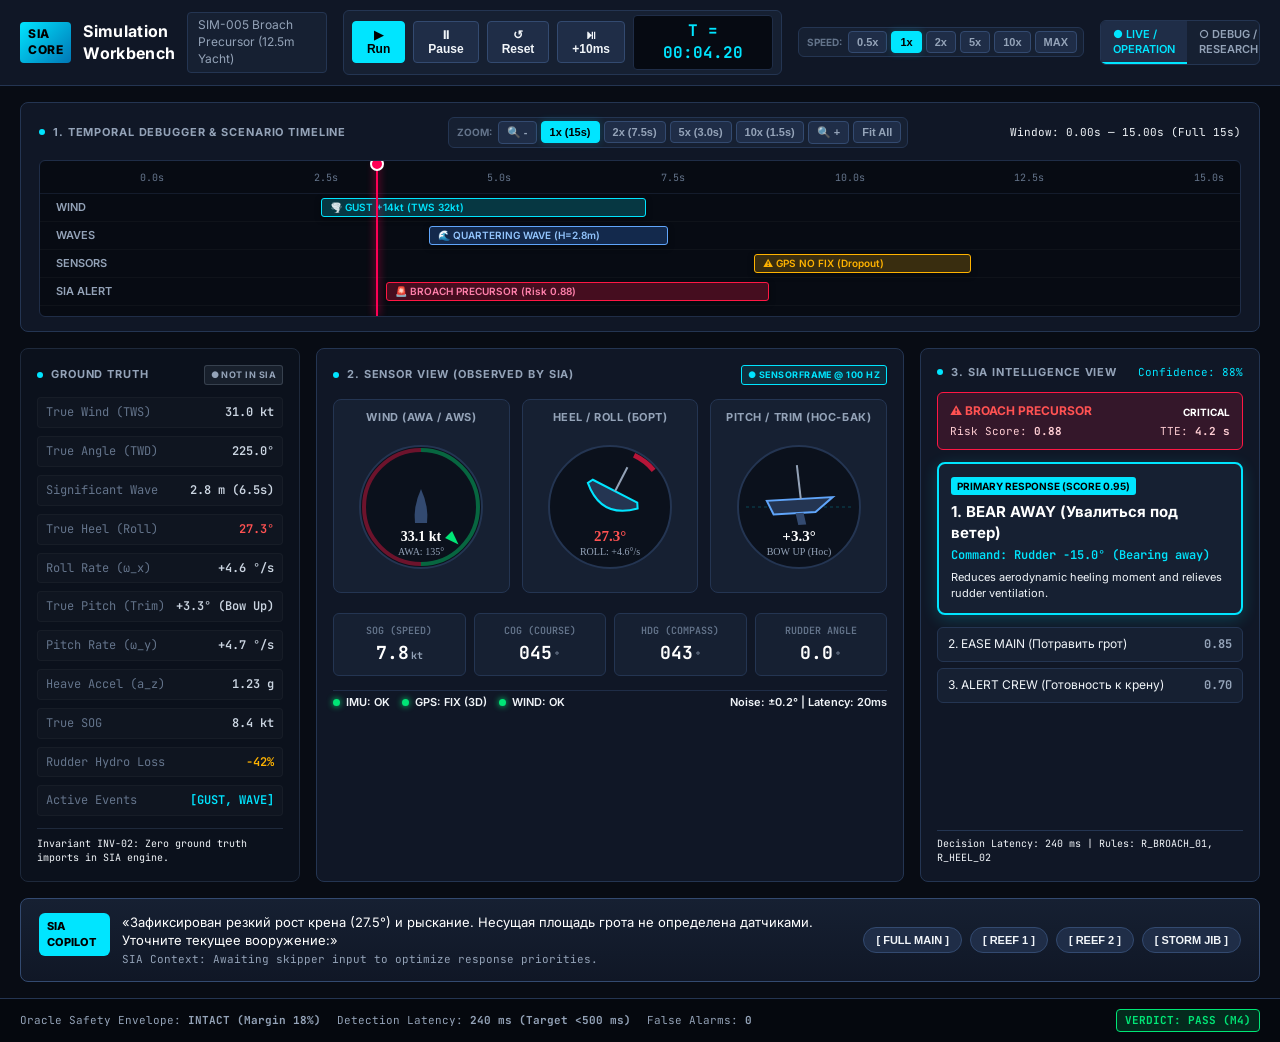
==== commit 93b3d9b1: "feat(sketch): add 2-axis IMU Pitch/Trim instrument (нос-корма) and longitudinal heave dynamics" ====
--- a/.planning/sketches/sia-simulation-workbench/index.html
+++ b/.planning/sketches/sia-simulation-workbench/index.html
@@ -452,15 +452,15 @@
 
     .marine-grid {
       display: grid;
-      grid-template-columns: 1fr 1fr;
-      gap: 14px;
+      grid-template-columns: repeat(3, 1fr);
+      gap: 12px;
     }
 
     .dial-box {
       background: var(--surface-2);
       border: 1px solid var(--border);
       border-radius: 8px;
-      padding: 12px;
+      padding: 10px;
       display: flex;
       flex-direction: column;
       align-items: center;
@@ -883,8 +883,20 @@
             <span class="gt-val" id="gt-heel" style="color: #ff5252;">28.1°</span>
           </div>
           <div class="gt-row">
-            <span class="gt-label">Roll Rate</span>
+            <span class="gt-label">Roll Rate (ω_x)</span>
             <span class="gt-val" id="gt-rollrate">+12.4 °/s</span>
+          </div>
+          <div class="gt-row">
+            <span class="gt-label">True Pitch (Trim)</span>
+            <span class="gt-val" id="gt-pitch">+2.4° (Bow Up)</span>
+          </div>
+          <div class="gt-row">
+            <span class="gt-label">Pitch Rate (ω_y)</span>
+            <span class="gt-val" id="gt-pitchrate">±4.2 °/s</span>
+          </div>
+          <div class="gt-row">
+            <span class="gt-label">Heave Accel (a_z)</span>
+            <span class="gt-val" id="gt-accelz">1.35 g (Slam)</span>
           </div>
           <div class="gt-row">
             <span class="gt-label">True SOG</span>
@@ -907,8 +919,9 @@
             <div>• ODE Integrator: RK4 (dt = 10 ms / 100 Hz)</div>
             <div>• Hydro Righting: GZ(28°) = 0.58 m (Righting 52.4 kNm)</div>
             <div>• Aero Roll Moment: M_aero = 48.6 kNm</div>
+            <div>• Longitudinal Pitch Moment: M_pitch = 18.2 kNm</div>
             <div>• Rudder Lift Coeff: Cl_eff = 0.58 (Ventilation: Active)</div>
-            <div>• Wave Force: F_wave_lat = 14.2 kN (Quartering sea)</div>
+            <div>• Wave Slam Force: F_wave_z = 24.8 kN (Bow impact)</div>
           </div>
         </div>
 
@@ -926,18 +939,24 @@
           </span>
         </div>
 
-        <!-- 2 Dials -->
+        <!-- 3 Dials: Wind, Roll (Heel), Pitch (Trim) -->
         <div class="marine-grid">
           <!-- Wind Dial -->
           <div class="dial-box">
             <div class="dial-title">Wind (AWA / AWS)</div>
-            <canvas id="wind-dial" width="180" height="180"></canvas>
-          </div>
-
-          <!-- Attitude / Heel Inclinometer -->
+            <canvas id="wind-dial" width="150" height="150"></canvas>
+          </div>
+
+          <!-- Roll / Heel Inclinometer (Бортовая качка) -->
           <div class="dial-box">
-            <div class="dial-title">Attitude / Heel (IMU)</div>
-            <canvas id="heel-dial" width="180" height="180"></canvas>
+            <div class="dial-title">Heel / Roll (Борт)</div>
+            <canvas id="heel-dial" width="150" height="150"></canvas>
+          </div>
+
+          <!-- Pitch / Trim Inclinometer (Килевая качка Нос-Корма) -->
+          <div class="dial-box">
+            <div class="dial-title">Pitch / Trim (Нос-Бак)</div>
+            <canvas id="pitch-dial" width="150" height="150"></canvas>
           </div>
         </div>
 
@@ -1110,12 +1129,15 @@
     const heelCanvas = document.getElementById('heel-dial');
     const heelCtx = heelCanvas.getContext('2d');
 
+    const pitchCanvas = document.getElementById('pitch-dial');
+    const pitchCtx = pitchCanvas.getContext('2d');
+
     function drawWindDial(awaDeg, awsKt) {
       const w = windCanvas.width;
       const h = windCanvas.height;
       const cx = w / 2;
       const cy = h / 2;
-      const r = w / 2 - 16;
+      const r = w / 2 - 14;
 
       windCtx.clearRect(0, 0, w, h);
 
@@ -1145,10 +1167,10 @@
       windCtx.save();
       windCtx.translate(cx, cy);
       windCtx.beginPath();
-      windCtx.moveTo(0, -22);
-      windCtx.quadraticCurveTo(10, 0, 8, 20);
-      windCtx.lineTo(-8, 20);
-      windCtx.quadraticCurveTo(-10, 0, 0, -22);
+      windCtx.moveTo(0, -18);
+      windCtx.quadraticCurveTo(8, 0, 6, 16);
+      windCtx.lineTo(-6, 16);
+      windCtx.quadraticCurveTo(-8, 0, 0, -18);
       windCtx.fillStyle = '#334a70';
       windCtx.fill();
       windCtx.restore();
@@ -1160,9 +1182,9 @@
       windCtx.rotate(rad + Math.PI / 2);
 
       windCtx.beginPath();
-      windCtx.moveTo(0, -r + 10);
-      windCtx.lineTo(6, -r + 26);
-      windCtx.lineTo(-6, -r + 26);
+      windCtx.moveTo(0, -r + 8);
+      windCtx.lineTo(5, -r + 22);
+      windCtx.lineTo(-5, -r + 22);
       windCtx.closePath();
       windCtx.fillStyle = awaDeg >= 0 ? '#00e676' : '#ff1744';
       windCtx.fill();
@@ -1170,13 +1192,13 @@
 
       // Center readout
       windCtx.fillStyle = '#ffffff';
-      windCtx.font = '700 16px "JetBrains Mono"';
+      windCtx.font = '700 14px "JetBrains Mono"';
       windCtx.textAlign = 'center';
-      windCtx.fillText(awsKt.toFixed(1) + ' kt', cx, cy + 42);
+      windCtx.fillText(awsKt.toFixed(1) + ' kt', cx, cy + 34);
 
       windCtx.fillStyle = '#94a3b8';
-      windCtx.font = '500 11px "Inter"';
-      windCtx.fillText('AWA: ' + Math.round(awaDeg) + '°', cx, cy + 58);
+      windCtx.font = '500 10px "Inter"';
+      windCtx.fillText('AWA: ' + Math.round(awaDeg) + '°', cx, cy + 48);
     }
 
     function drawHeelDial(heelDeg, rollRateDegS) {
@@ -1184,7 +1206,7 @@
       const h = heelCanvas.height;
       const cx = w / 2;
       const cy = h / 2;
-      const r = w / 2 - 16;
+      const r = w / 2 - 14;
 
       heelCtx.clearRect(0, 0, w, h);
 
@@ -1201,20 +1223,20 @@
       heelCtx.beginPath();
       heelCtx.arc(cx, cy, r - 4, (-90 + 25) * Math.PI / 180, (-90 + 50) * Math.PI / 180);
       heelCtx.strokeStyle = 'rgba(255, 23, 68, 0.7)';
-      heelCtx.lineWidth = 6;
+      heelCtx.lineWidth = 5;
       heelCtx.stroke();
 
       // Vessel Cross-Section (Tilts with heel)
       heelCtx.save();
-      heelCtx.translate(cx, cy - 8);
+      heelCtx.translate(cx, cy - 6);
       heelCtx.rotate(heelDeg * Math.PI / 180);
 
       // Hull
       heelCtx.beginPath();
-      heelCtx.moveTo(-36, -8);
-      heelCtx.quadraticCurveTo(0, 26, 36, -8);
-      heelCtx.lineTo(32, -14);
-      heelCtx.lineTo(-32, -14);
+      heelCtx.moveTo(-28, -6);
+      heelCtx.quadraticCurveTo(0, 20, 28, -6);
+      heelCtx.lineTo(25, -11);
+      heelCtx.lineTo(-25, -11);
       heelCtx.closePath();
       heelCtx.fillStyle = '#243552';
       heelCtx.fill();
@@ -1224,8 +1246,8 @@
 
       // Mast
       heelCtx.beginPath();
-      heelCtx.moveTo(0, -14);
-      heelCtx.lineTo(0, -48);
+      heelCtx.moveTo(0, -11);
+      heelCtx.lineTo(0, -38);
       heelCtx.strokeStyle = '#94a3b8';
       heelCtx.lineWidth = 2;
       heelCtx.stroke();
@@ -1234,13 +1256,93 @@
 
       // Readouts
       heelCtx.fillStyle = heelDeg >= 25 ? '#ff5252' : '#ffffff';
-      heelCtx.font = '700 18px "JetBrains Mono"';
+      heelCtx.font = '700 15px "JetBrains Mono"';
       heelCtx.textAlign = 'center';
-      heelCtx.fillText(heelDeg.toFixed(1) + '°', cx, cy + 42);
+      heelCtx.fillText(heelDeg.toFixed(1) + '°', cx, cy + 34);
 
       heelCtx.fillStyle = '#94a3b8';
-      heelCtx.font = '500 11px "Inter"';
-      heelCtx.fillText('RATE: +' + rollRateDegS.toFixed(1) + '°/s', cx, cy + 58);
+      heelCtx.font = '500 10px "Inter"';
+      heelCtx.fillText('ROLL: +' + rollRateDegS.toFixed(1) + '°/s', cx, cy + 48);
+    }
+
+    // Pitch / Trim (Килевая качка: Нос / Корма)
+    function drawPitchDial(pitchDeg, pitchRateDegS) {
+      const w = pitchCanvas.width;
+      const h = pitchCanvas.height;
+      const cx = w / 2;
+      const cy = h / 2;
+      const r = w / 2 - 14;
+
+      pitchCtx.clearRect(0, 0, w, h);
+
+      // Dial circle
+      pitchCtx.beginPath();
+      pitchCtx.arc(cx, cy, r, 0, Math.PI * 2);
+      pitchCtx.fillStyle = '#0b111c';
+      pitchCtx.fill();
+      pitchCtx.strokeStyle = '#243552';
+      pitchCtx.lineWidth = 2;
+      pitchCtx.stroke();
+
+      // Waterline Reference
+      pitchCtx.beginPath();
+      pitchCtx.moveTo(cx - r + 8, cy);
+      pitchCtx.lineTo(cx + r - 8, cy);
+      pitchCtx.strokeStyle = 'rgba(0, 229, 255, 0.25)';
+      pitchCtx.setLineDash([3, 3]);
+      pitchCtx.lineWidth = 1;
+      pitchCtx.stroke();
+      pitchCtx.setLineDash([]);
+
+      // Vessel Side Profile (Stern on Left, Bow on Right)
+      pitchCtx.save();
+      pitchCtx.translate(cx, cy - 4);
+      // Pitch rotation: positive = Bow Up (tilt up on right), negative = Bow Down (nose-dive)
+      pitchCtx.rotate(-pitchDeg * Math.PI / 180);
+
+      // Side Hull
+      pitchCtx.beginPath();
+      pitchCtx.moveTo(-32, -4); // Stern
+      pitchCtx.lineTo(-26, 10);
+      pitchCtx.lineTo(16, 10);
+      pitchCtx.lineTo(34, -4);  // Bow
+      pitchCtx.closePath();
+      pitchCtx.fillStyle = '#243552';
+      pitchCtx.fill();
+      pitchCtx.strokeStyle = pitchDeg < -4.0 ? '#ff1744' : '#60a5fa';
+      pitchCtx.lineWidth = 2;
+      pitchCtx.stroke();
+
+      // Keel
+      pitchCtx.beginPath();
+      pitchCtx.moveTo(-4, 10);
+      pitchCtx.lineTo(-2, 22);
+      pitchCtx.lineTo(6, 22);
+      pitchCtx.lineTo(4, 10);
+      pitchCtx.fillStyle = '#334a70';
+      pitchCtx.fill();
+
+      // Mast
+      pitchCtx.beginPath();
+      pitchCtx.moveTo(2, -4);
+      pitchCtx.lineTo(0, -38);
+      pitchCtx.strokeStyle = '#94a3b8';
+      pitchCtx.lineWidth = 2;
+      pitchCtx.stroke();
+
+      pitchCtx.restore();
+
+      // Readouts
+      pitchCtx.fillStyle = Math.abs(pitchDeg) >= 5.0 ? '#ff5252' : '#ffffff';
+      pitchCtx.font = '700 15px "JetBrains Mono"';
+      pitchCtx.textAlign = 'center';
+      const trimText = (pitchDeg >= 0 ? '+' : '') + pitchDeg.toFixed(1) + '°';
+      pitchCtx.fillText(trimText, cx, cy + 34);
+
+      pitchCtx.fillStyle = '#94a3b8';
+      pitchCtx.font = '500 10px "Inter"';
+      const stateTxt = pitchDeg >= 0 ? 'BOW UP (Нос)' : 'BOW DOWN (Бак)';
+      pitchCtx.fillText(stateTxt, cx, cy + 48);
     }
 
     // Timeline Zoom & Layout Update
@@ -1313,6 +1415,9 @@
       // Dynamic variables based on scenario curve
       let heel = 12.0;
       let rollRate = 1.0;
+      let pitch = 1.2;
+      let pitchRate = 0.8;
+      let accelZ = 1.02;
       let tws = 18.0;
       let aws = 22.0;
       let awa = 135.0;
@@ -1326,12 +1431,28 @@
         rollRate = 12.4 * Math.cos(progress * Math.PI);
       }
 
+      // Wave pitch & slam zone (4.0s - 7.3s)
+      if (tMs >= 4000 && tMs <= 7300) {
+        const waveProg = (tMs - 4000) / 3300;
+        pitch = 1.2 + 3.8 * Math.sin(waveProg * Math.PI * 3);
+        pitchRate = 5.6 * Math.cos(waveProg * Math.PI * 3);
+        accelZ = 1.0 + 0.42 * Math.sin(waveProg * Math.PI * 3);
+      } else {
+        pitch = 1.2 + 0.6 * Math.sin(tMs / 800);
+        pitchRate = 0.8 * Math.cos(tMs / 800);
+        accelZ = 1.0 + 0.05 * Math.sin(tMs / 800);
+      }
+
       document.getElementById('gt-tws').innerText = tws.toFixed(1) + ' kt';
       document.getElementById('gt-heel').innerText = heel.toFixed(1) + '°';
       document.getElementById('gt-rollrate').innerText = (rollRate >= 0 ? '+' : '') + rollRate.toFixed(1) + ' °/s';
+      document.getElementById('gt-pitch').innerText = (pitch >= 0 ? '+' : '') + pitch.toFixed(1) + '° (' + (pitch >= 0 ? 'Bow Up' : 'Bow Down') + ')';
+      document.getElementById('gt-pitchrate').innerText = (pitchRate >= 0 ? '+' : '') + pitchRate.toFixed(1) + ' °/s';
+      document.getElementById('gt-accelz').innerText = accelZ.toFixed(2) + ' g' + (accelZ > 1.25 ? ' (Slam)' : '');
 
       drawWindDial(awa, aws);
       drawHeelDial(heel, Math.abs(rollRate));
+      drawPitchDial(pitch, Math.abs(pitchRate));
 
       // Decision update
       const hazardBox = document.getElementById('hazard-box');
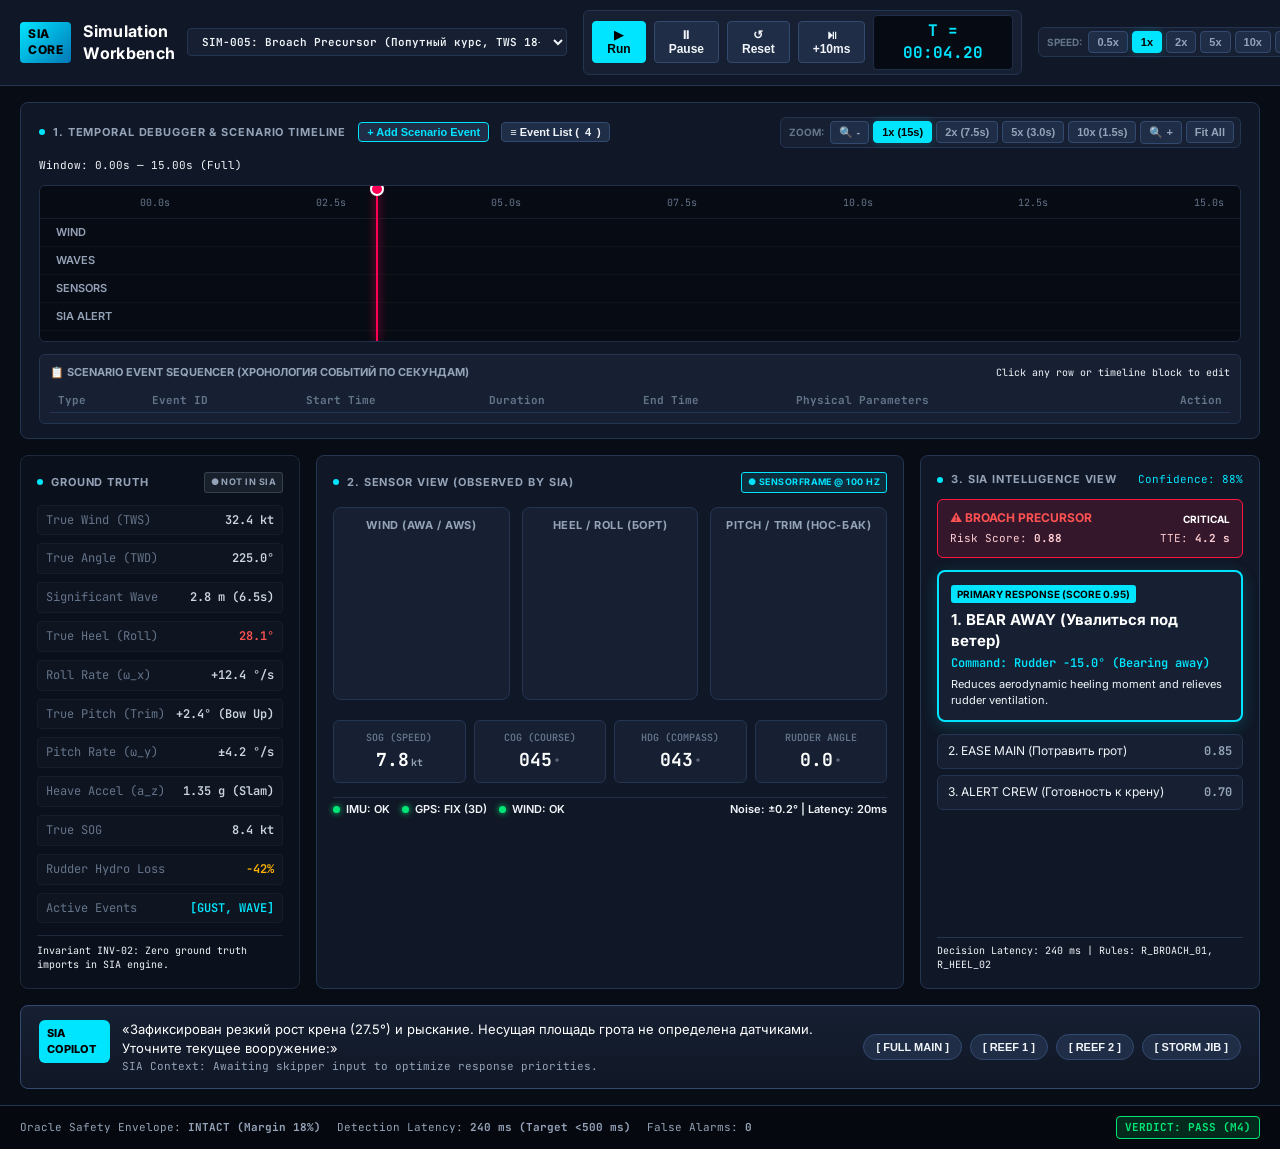
==== commit 79e74b5c: "feat(ui): add scenario event sequencer table and interactive event editor modal" ====
--- a/.planning/sketches/sia-simulation-workbench/index.html
+++ b/.planning/sketches/sia-simulation-workbench/index.html
@@ -92,13 +92,85 @@
       letter-spacing: 0.02em;
     }
 
-    .scenario-tag {
+    .scenario-dropdown {
+      background: var(--surface-2);
+      color: var(--text-main);
+      border: 1px solid var(--border);
+      padding: 5px 10px;
+      border-radius: 4px;
+      font-size: 11px;
+      font-weight: 600;
+      outline: none;
+      cursor: pointer;
+      max-width: 380px;
+    }
+
+    .scenario-dropdown:hover, .scenario-dropdown:focus {
+      border-color: var(--cyan-accent);
+    }
+
+    /* Modal Backdrop and Dialog */
+    .modal-backdrop {
+      position: fixed;
+      top: 0;
+      left: 0;
+      right: 0;
+      bottom: 0;
+      background: rgba(0, 0, 0, 0.75);
+      backdrop-filter: blur(4px);
+      z-index: 1000;
+      display: none;
+      align-items: center;
+      justify-content: center;
+    }
+
+    .modal-dialog {
+      background: var(--surface-1);
+      border: 1px solid var(--border-light);
+      border-radius: 8px;
+      width: 440px;
+      padding: 20px;
+      box-shadow: 0 10px 30px rgba(0,0,0,0.8);
+      display: flex;
+      flex-direction: column;
+      gap: 14px;
+    }
+
+    .modal-title {
+      font-size: 14px;
+      font-weight: 700;
+      color: #fff;
+      display: flex;
+      justify-content: space-between;
+      align-items: center;
+    }
+
+    .form-group {
+      display: flex;
+      flex-direction: column;
+      gap: 4px;
+    }
+
+    .form-label {
+      font-size: 11px;
+      font-weight: 600;
+      color: var(--text-dim);
+      text-transform: uppercase;
+    }
+
+    .form-input, .form-select {
       background: var(--surface-2);
       border: 1px solid var(--border);
-      padding: 4px 10px;
+      color: #fff;
+      padding: 6px 10px;
       border-radius: 4px;
       font-size: 12px;
-      color: var(--text-muted);
+      font-family: inherit;
+      outline: none;
+    }
+
+    .form-input:focus, .form-select:focus {
+      border-color: var(--cyan-accent);
     }
 
     .playback-controls {
@@ -747,7 +819,12 @@
     <div class="logo-group">
       <span class="logo-badge">SIA CORE</span>
       <span class="app-title">Simulation Workbench</span>
-      <span class="scenario-tag">SIM-005 Broach Precursor (12.5m Yacht)</span>
+      <select id="scenario-select" class="scenario-dropdown mono">
+        <option value="SIM-005">SIM-005: Broach Precursor (Попутный курс, TWS 18→32kt)</option>
+        <option value="SIM-006">SIM-006: Squall Knockdown (Бейдевинд, Шквал 40kt)</option>
+        <option value="SIM-007">SIM-007: IMU Sensor Loss & Drift (Отказ датчиков)</option>
+        <option value="CUSTOM">Custom Scenario (Студия пользователя)</option>
+      </select>
     </div>
 
     <div class="playback-controls">
@@ -781,7 +858,15 @@
     <!-- Zone 1: Timeline & Temporal Debugger -->
     <section class="timeline-card">
       <div class="timeline-header">
-        <span class="section-label">1. Temporal Debugger & Scenario Timeline</span>
+        <div style="display: flex; align-items: center; gap: 12px;">
+          <span class="section-label">1. Temporal Debugger & Scenario Timeline</span>
+          <button class="btn" id="btn-open-add-event" style="padding: 3px 8px; font-size: 11px; background: var(--surface-3); border-color: var(--cyan-accent); color: var(--cyan-accent);">
+            + Add Scenario Event
+          </button>
+          <button class="btn" id="btn-toggle-sequencer" style="padding: 3px 8px; font-size: 11px;">
+            ≡ Event List (<span id="event-count-badge">4</span>)
+          </button>
+        </div>
         
         <!-- Zoom & Time Window Controls -->
         <div class="zoom-controls">
@@ -816,42 +901,53 @@
         <!-- Track 1: Wind Gust -->
         <div class="track-row">
           <div class="track-name">Wind</div>
-          <div class="track-lane" id="lane-gust">
-            <div class="event-block event-gust" id="ev-gust">
-              🌪️ GUST +14kt (TWS 32kt)
-            </div>
-          </div>
+          <div class="track-lane" id="lane-wind"></div>
         </div>
 
         <!-- Track 2: Waves -->
         <div class="track-row">
           <div class="track-name">Waves</div>
-          <div class="track-lane" id="lane-wave">
-            <div class="event-block event-wave" id="ev-wave">
-              🌊 QUARTERING WAVE (H=2.8m)
-            </div>
-          </div>
+          <div class="track-lane" id="lane-wave"></div>
         </div>
 
         <!-- Track 3: Sensor Fault -->
         <div class="track-row">
           <div class="track-name">Sensors</div>
-          <div class="track-lane" id="lane-fault">
-            <div class="event-block event-fault" id="ev-fault">
-              ⚠️ GPS NO FIX (Dropout)
-            </div>
-          </div>
+          <div class="track-lane" id="lane-fault"></div>
         </div>
 
         <!-- Track 4: SIA Decision -->
         <div class="track-row">
           <div class="track-name">SIA Alert</div>
-          <div class="track-lane" id="lane-alert">
-            <div class="event-block event-alert" id="ev-alert">
-              🚨 BROACH PRECURSOR (Risk 0.88)
-            </div>
-          </div>
-        </div>
+          <div class="track-lane" id="lane-alert"></div>
+        </div>
+      </div>
+
+      <!-- Expandable Scenario Event Sequencer Table -->
+      <div id="sequencer-table-box" style="margin-top: 12px; background: var(--surface-2); border: 1px solid var(--border); border-radius: 6px; padding: 10px; display: block;">
+        <div style="display: flex; justify-content: space-between; align-items: center; margin-bottom: 8px;">
+          <span style="font-size: 11px; font-weight: 700; color: var(--text-muted); text-transform: uppercase;">
+            📋 Scenario Event Sequencer (Хронология событий по секундам)
+          </span>
+          <span class="text-dim mono" style="font-size: 10px;">Click any row or timeline block to edit</span>
+        </div>
+
+        <table style="width: 100%; border-collapse: collapse; font-size: 11px; text-align: left;" class="mono">
+          <thead>
+            <tr style="border-bottom: 1px solid var(--border); color: var(--text-dim);">
+              <th style="padding: 4px 8px;">Type</th>
+              <th style="padding: 4px 8px;">Event ID</th>
+              <th style="padding: 4px 8px;">Start Time</th>
+              <th style="padding: 4px 8px;">Duration</th>
+              <th style="padding: 4px 8px;">End Time</th>
+              <th style="padding: 4px 8px;">Physical Parameters</th>
+              <th style="padding: 4px 8px; text-align: right;">Action</th>
+            </tr>
+          </thead>
+          <tbody id="sequencer-tbody">
+            <!-- Populated dynamically by JS -->
+          </tbody>
+        </table>
       </div>
     </section>
 
@@ -1551,6 +1647,648 @@
     // Playback Engine
     function startPlayback() {
       const intervalDelay = Math.max(10, Math.round(50 / Math.min(simSpeed, 10)));
+  <!-- Event Sequencer Modal Dialog -->
+  <div class="modal-backdrop" id="event-modal">
+    <div class="modal-dialog">
+      <div class="modal-title">
+        <span id="modal-heading">Add Scenario Event</span>
+        <button class="btn" id="btn-close-modal" style="padding: 2px 6px;">✕</button>
+      </div>
+
+      <div class="form-group">
+        <label class="form-label">Event Type (Тип события)</label>
+        <select class="form-select mono" id="input-event-type">
+          <option value="WIND">🌪️ Wind Gust (Порыв ветра)</option>
+          <option value="WAVE">🌊 Wave Impact (Удар волны)</option>
+          <option value="SENSOR">⚠️ Sensor Fault (Отказ датчика)</option>
+          <option value="ALERT">🚨 Target Hazard (Ожидаемая опасность)</option>
+        </select>
+      </div>
+
+      <div class="form-group">
+        <label class="form-label">Event ID / Название</label>
+        <input type="text" class="form-input mono" id="input-event-id" value="GUST_02" placeholder="e.g. GUST_02">
+      </div>
+
+      <div style="display: grid; grid-template-columns: 1fr 1fr; gap: 10px;">
+        <div class="form-group">
+          <label class="form-label">Start Time (Время начала, сек)</label>
+          <input type="number" step="0.1" min="0" max="15" class="form-input mono" id="input-start-sec" value="6.0">
+        </div>
+        <div class="form-group">
+          <label class="form-label">Duration (Длительность, сек)</label>
+          <input type="number" step="0.1" min="0.1" max="15" class="form-input mono" id="input-duration-sec" value="3.5">
+        </div>
+      </div>
+
+      <div class="form-group">
+        <label class="form-label">Physical Magnitude / Параметры</label>
+        <input type="text" class="form-input mono" id="input-event-param" value="+18kt (TWS 36kt)" placeholder="e.g. +14kt, H=3.2m, GPS Dropout">
+      </div>
+
+      <div style="display: flex; justify-content: space-between; align-items: center; margin-top: 10px;">
+        <button class="btn" id="btn-delete-event" style="background: rgba(255,23,68,0.2); border-color: var(--marine-port); color: #ff5252; display: none;">Delete Event</button>
+        <div style="display: flex; gap: 8px; margin-left: auto;">
+          <button class="btn" id="btn-cancel-modal">Cancel</button>
+          <button class="btn btn-primary" id="btn-save-event">Save to Timeline</button>
+        </div>
+      </div>
+    </div>
+  </div>
+
+  <!-- Simulation & Visualization Script -->
+  <script>
+    // Scenario Library Presets
+    const SCENARIOS = {
+      'SIM-005': {
+        name: 'SIM-005: Broach Precursor (12.5m Yacht, TWS 18→32kt)',
+        baseTws: 18.0,
+        baseTwd: 225.0,
+        baseAwa: 135.0,
+        baseHeel: 12.0,
+        events: [
+          { id: 'GUST_01', type: 'WIND', start: 2500, duration: 4500, label: '🌪️ GUST +14kt (TWS 32kt)', param: '+14kt TWS (Peak 32.4kt)' },
+          { id: 'WAVE_01', type: 'WAVE', start: 4000, duration: 3300, label: '🌊 QUARTERING WAVE (H=2.8m)', param: 'H_sig 2.8m (Tp 6.5s, 090°)' },
+          { id: 'ALERT_01', type: 'ALERT', start: 3400, duration: 5300, label: '🚨 BROACH PRECURSOR', param: 'Risk 0.88, Rule R_BROACH_01' },
+          { id: 'FAULT_01', type: 'SENSOR', start: 8500, duration: 3000, label: '⚠️ GPS NO FIX (Dropout)', param: 'Loss of 3D fix (Null HDOP)' }
+        ]
+      },
+      'SIM-006': {
+        name: 'SIM-006: Squall Knockdown (Close-Hauled, TWS 40kt)',
+        baseTws: 22.0,
+        baseTwd: 045.0,
+        baseAwa: 045.0,
+        baseHeel: 18.0,
+        events: [
+          { id: 'SQUALL_01', type: 'WIND', start: 1800, duration: 5500, label: '🌪️ SEVERE SQUALL +18kt', param: 'Peak TWS 40.2kt (Close-hauled)' },
+          { id: 'WAVE_02', type: 'WAVE', start: 3000, duration: 4500, label: '🌊 STEEP HEAD SEA (H=3.5m)', param: 'H_sig 3.5m (Tp 5.2s)' },
+          { id: 'ALERT_02', type: 'ALERT', start: 2400, duration: 6000, label: '🚨 KNOCKDOWN THREAT', param: 'Heel 38°, Main over-sheeted' }
+        ]
+      },
+      'SIM-007': {
+        name: 'SIM-007: IMU Sensor Loss & Drift (Heavy Sea)',
+        baseTws: 25.0,
+        baseTwd: 270.0,
+        baseAwa: 120.0,
+        baseHeel: 15.0,
+        events: [
+          { id: 'GUST_03', type: 'WIND', start: 2000, duration: 6000, label: '🌪️ GUST +10kt (TWS 35kt)', param: '+10kt Gust load' },
+          { id: 'FAULT_IMU', type: 'SENSOR', start: 4000, duration: 4000, label: '⚠️ IMU HARDWARE FAULT', param: 'Voltage drop, NaN signals' },
+          { id: 'FAULT_GPS', type: 'SENSOR', start: 7000, duration: 3500, label: '⚠️ GPS NO FIX', param: 'Sat lock lost' }
+        ]
+      },
+      'CUSTOM': {
+        name: 'Custom User Scenario (Студия пользователя)',
+        baseTws: 20.0,
+        baseTwd: 225.0,
+        baseAwa: 135.0,
+        baseHeel: 10.0,
+        events: [
+          { id: 'USER_GUST', type: 'WIND', start: 3000, duration: 4000, label: '🌪️ User Gust +15kt', param: '+15kt (TWS 35kt)' },
+          { id: 'USER_WAVE', type: 'WAVE', start: 5000, duration: 3000, label: '🌊 User Wave 3.0m', param: 'H=3.0m Impact' }
+        ]
+      }
+    };
+
+    let activeScenarioKey = 'SIM-005';
+    let currentScenario = JSON.parse(JSON.stringify(SCENARIOS['SIM-005']));
+    let editingEventId = null;
+
+    // State Variables
+    let simTimeMs = 4200; // 4.20s
+    let isPlaying = false;
+    let playInterval = null;
+    let simSpeed = 1.0; // 0.5x to 50x
+    let currentSailConfig = null;
+
+    // Timeline Zoom State
+    const TOTAL_DURATION_MS = 15000;
+    let zoomLevel = 1.0; // 1x, 2x, 5x, 10x
+    let windowStartMs = 0;
+    let windowEndMs = 15000;
+
+    // Canvas Dials
+    const windCanvas = document.getElementById('wind-dial');
+    const windCtx = windCanvas.getContext('2d');
+
+    const heelCanvas = document.getElementById('heel-dial');
+    const heelCtx = heelCanvas.getContext('2d');
+
+    const pitchCanvas = document.getElementById('pitch-dial');
+    const pitchCtx = pitchCanvas.getContext('2d');
+
+    function drawWindDial(awaDeg, awsKt) {
+      const w = windCanvas.width;
+      const h = windCanvas.height;
+      const cx = w / 2;
+      const cy = h / 2;
+      const r = w / 2 - 14;
+
+      windCtx.clearRect(0, 0, w, h);
+
+      windCtx.beginPath();
+      windCtx.arc(cx, cy, r, 0, Math.PI * 2);
+      windCtx.fillStyle = '#0b111c';
+      windCtx.fill();
+      windCtx.strokeStyle = '#243552';
+      windCtx.lineWidth = 2;
+      windCtx.stroke();
+
+      windCtx.beginPath();
+      windCtx.arc(cx, cy, r - 4, -Math.PI / 2, Math.PI / 2);
+      windCtx.strokeStyle = 'rgba(0, 230, 118, 0.4)';
+      windCtx.lineWidth = 4;
+      windCtx.stroke();
+
+      windCtx.beginPath();
+      windCtx.arc(cx, cy, r - 4, Math.PI / 2, -Math.PI / 2);
+      windCtx.strokeStyle = 'rgba(255, 23, 68, 0.4)';
+      windCtx.lineWidth = 4;
+      windCtx.stroke();
+
+      windCtx.save();
+      windCtx.translate(cx, cy);
+      windCtx.beginPath();
+      windCtx.moveTo(0, -18);
+      windCtx.quadraticCurveTo(8, 0, 6, 16);
+      windCtx.lineTo(-6, 16);
+      windCtx.quadraticCurveTo(-8, 0, 0, -18);
+      windCtx.fillStyle = '#334a70';
+      windCtx.fill();
+      windCtx.restore();
+
+      const rad = (awaDeg - 90) * (Math.PI / 180);
+      windCtx.save();
+      windCtx.translate(cx, cy);
+      windCtx.rotate(rad + Math.PI / 2);
+
+      windCtx.beginPath();
+      windCtx.moveTo(0, -r + 8);
+      windCtx.lineTo(5, -r + 22);
+      windCtx.lineTo(-5, -r + 22);
+      windCtx.closePath();
+      windCtx.fillStyle = awaDeg >= 0 ? '#00e676' : '#ff1744';
+      windCtx.fill();
+      windCtx.restore();
+
+      windCtx.fillStyle = '#ffffff';
+      windCtx.font = '700 14px "JetBrains Mono"';
+      windCtx.textAlign = 'center';
+      windCtx.fillText(awsKt.toFixed(1) + ' kt', cx, cy + 34);
+
+      windCtx.fillStyle = '#94a3b8';
+      windCtx.font = '500 10px "Inter"';
+      windCtx.fillText('AWA: ' + Math.round(awaDeg) + '°', cx, cy + 48);
+    }
+
+    function drawHeelDial(heelDeg, rollRateDegS) {
+      const w = heelCanvas.width;
+      const h = heelCanvas.height;
+      const cx = w / 2;
+      const cy = h / 2;
+      const r = w / 2 - 14;
+
+      heelCtx.clearRect(0, 0, w, h);
+
+      heelCtx.beginPath();
+      heelCtx.arc(cx, cy, r, 0, Math.PI * 2);
+      heelCtx.fillStyle = '#0b111c';
+      heelCtx.fill();
+      heelCtx.strokeStyle = '#243552';
+      heelCtx.lineWidth = 2;
+      heelCtx.stroke();
+
+      heelCtx.beginPath();
+      heelCtx.arc(cx, cy, r - 4, (-90 + 25) * Math.PI / 180, (-90 + 50) * Math.PI / 180);
+      heelCtx.strokeStyle = 'rgba(255, 23, 68, 0.7)';
+      heelCtx.lineWidth = 5;
+      heelCtx.stroke();
+
+      heelCtx.save();
+      heelCtx.translate(cx, cy - 6);
+      heelCtx.rotate(heelDeg * Math.PI / 180);
+
+      heelCtx.beginPath();
+      heelCtx.moveTo(-28, -6);
+      heelCtx.quadraticCurveTo(0, 20, 28, -6);
+      heelCtx.lineTo(25, -11);
+      heelCtx.lineTo(-25, -11);
+      heelCtx.closePath();
+      heelCtx.fillStyle = '#243552';
+      heelCtx.fill();
+      heelCtx.strokeStyle = '#00e5ff';
+      heelCtx.lineWidth = 2;
+      heelCtx.stroke();
+
+      heelCtx.beginPath();
+      heelCtx.moveTo(0, -11);
+      heelCtx.lineTo(0, -38);
+      heelCtx.strokeStyle = '#94a3b8';
+      heelCtx.lineWidth = 2;
+      heelCtx.stroke();
+
+      heelCtx.restore();
+
+      heelCtx.fillStyle = heelDeg >= 25 ? '#ff5252' : '#ffffff';
+      heelCtx.font = '700 15px "JetBrains Mono"';
+      heelCtx.textAlign = 'center';
+      heelCtx.fillText(heelDeg.toFixed(1) + '°', cx, cy + 34);
+
+      heelCtx.fillStyle = '#94a3b8';
+      heelCtx.font = '500 10px "Inter"';
+      heelCtx.fillText('ROLL: +' + rollRateDegS.toFixed(1) + '°/s', cx, cy + 48);
+    }
+
+    function drawPitchDial(pitchDeg, pitchRateDegS) {
+      const w = pitchCanvas.width;
+      const h = pitchCanvas.height;
+      const cx = w / 2;
+      const cy = h / 2;
+      const r = w / 2 - 14;
+
+      pitchCtx.clearRect(0, 0, w, h);
+
+      pitchCtx.beginPath();
+      pitchCtx.arc(cx, cy, r, 0, Math.PI * 2);
+      pitchCtx.fillStyle = '#0b111c';
+      pitchCtx.fill();
+      pitchCtx.strokeStyle = '#243552';
+      pitchCtx.lineWidth = 2;
+      pitchCtx.stroke();
+
+      pitchCtx.beginPath();
+      pitchCtx.moveTo(cx - r + 8, cy);
+      pitchCtx.lineTo(cx + r - 8, cy);
+      pitchCtx.strokeStyle = 'rgba(0, 229, 255, 0.25)';
+      pitchCtx.setLineDash([3, 3]);
+      pitchCtx.lineWidth = 1;
+      pitchCtx.stroke();
+      pitchCtx.setLineDash([]);
+
+      pitchCtx.save();
+      pitchCtx.translate(cx, cy - 4);
+      pitchCtx.rotate(-pitchDeg * Math.PI / 180);
+
+      pitchCtx.beginPath();
+      pitchCtx.moveTo(-32, -4);
+      pitchCtx.lineTo(-26, 10);
+      pitchCtx.lineTo(16, 10);
+      pitchCtx.lineTo(34, -4);
+      pitchCtx.closePath();
+      pitchCtx.fillStyle = '#243552';
+      pitchCtx.fill();
+      pitchCtx.strokeStyle = pitchDeg < -4.0 ? '#ff1744' : '#60a5fa';
+      pitchCtx.lineWidth = 2;
+      pitchCtx.stroke();
+
+      pitchCtx.beginPath();
+      pitchCtx.moveTo(-4, 10);
+      pitchCtx.lineTo(-2, 22);
+      pitchCtx.lineTo(6, 22);
+      pitchCtx.lineTo(4, 10);
+      pitchCtx.fillStyle = '#334a70';
+      pitchCtx.fill();
+
+      pitchCtx.beginPath();
+      pitchCtx.moveTo(2, -4);
+      pitchCtx.lineTo(0, -38);
+      pitchCtx.strokeStyle = '#94a3b8';
+      pitchCtx.lineWidth = 2;
+      pitchCtx.stroke();
+
+      pitchCtx.restore();
+
+      pitchCtx.fillStyle = Math.abs(pitchDeg) >= 5.0 ? '#ff5252' : '#ffffff';
+      pitchCtx.font = '700 15px "JetBrains Mono"';
+      pitchCtx.textAlign = 'center';
+      const trimText = (pitchDeg >= 0 ? '+' : '') + pitchDeg.toFixed(1) + '°';
+      pitchCtx.fillText(trimText, cx, cy + 34);
+
+      pitchCtx.fillStyle = '#94a3b8';
+      pitchCtx.font = '500 10px "Inter"';
+      const stateTxt = pitchDeg >= 0 ? 'BOW UP (Нос)' : 'BOW DOWN (Бак)';
+      pitchCtx.fillText(stateTxt, cx, cy + 48);
+    }
+
+    // Format milliseconds to MM:SS.SS
+    function formatTime(ms) {
+      const totalSec = ms / 1000;
+      const m = Math.floor(totalSec / 60);
+      const s = (totalSec % 60).toFixed(2);
+      return (m < 10 ? '0' : '') + m + ':' + (s < 10 ? '0' : '') + s;
+    }
+
+    // Render Timeline Tracks and Sequencer Table
+    function renderTimelineAndSequencer() {
+      // Clear tracks
+      document.getElementById('lane-wind').innerHTML = '';
+      document.getElementById('lane-wave').innerHTML = '';
+      document.getElementById('lane-fault').innerHTML = '';
+      document.getElementById('lane-alert').innerHTML = '';
+
+      const winLen = windowEndMs - windowStartMs;
+      const tbody = document.getElementById('sequencer-tbody');
+      tbody.innerHTML = '';
+
+      document.getElementById('event-count-badge').innerText = currentScenario.events.length;
+
+      currentScenario.events.forEach((ev) => {
+        const startSec = (ev.start / 1000).toFixed(2);
+        const endMs = ev.start + ev.duration;
+        const endSec = (endMs / 1000).toFixed(2);
+        const durSec = (ev.duration / 1000).toFixed(2);
+
+        // 1. Create block on timeline track
+        const laneId = ev.type === 'WIND' ? 'lane-wind' : (ev.type === 'WAVE' ? 'lane-wave' : (ev.type === 'SENSOR' ? 'lane-fault' : 'lane-alert'));
+        const lane = document.getElementById(laneId);
+        
+        if (lane) {
+          const block = document.createElement('div');
+          const cssClass = ev.type === 'WIND' ? 'event-gust' : (ev.type === 'WAVE' ? 'event-wave' : (ev.type === 'SENSOR' ? 'event-fault' : 'event-alert'));
+          block.className = `event-block ${cssClass}`;
+          block.innerText = ev.label;
+          block.title = `${ev.id}: ${ev.param} (${startSec}s — ${endSec}s)`;
+
+          const leftPct = ((ev.start - windowStartMs) / winLen) * 100;
+          const widthPct = (ev.duration / winLen) * 100;
+
+          block.style.left = leftPct + '%';
+          block.style.width = widthPct + '%';
+
+          if (endMs < windowStartMs || ev.start > windowEndMs) {
+            block.style.opacity = '0.15';
+          } else {
+            block.style.opacity = '1.0';
+          }
+
+          block.addEventListener('click', (e) => {
+            e.stopPropagation();
+            openEditEventModal(ev.id);
+          });
+
+          lane.appendChild(block);
+        }
+
+        // 2. Create row in Sequencer Table
+        const tr = document.createElement('tr');
+        tr.style.borderBottom = '1px solid rgba(255,255,255,0.04)';
+        tr.style.cursor = 'pointer';
+        tr.innerHTML = `
+          <td style="padding: 6px 8px;"><span style="color: ${ev.type==='WIND'?'var(--cyan-accent)':(ev.type==='WAVE'?'#93c5fd':(ev.type==='SENSOR'?'var(--warning-amber)':'#ff80ab'))}">${ev.type}</span></td>
+          <td style="padding: 6px 8px; font-weight: 700;">${ev.id}</td>
+          <td style="padding: 6px 8px; color: #fff;">${formatTime(ev.start)} (${startSec}s)</td>
+          <td style="padding: 6px 8px; color: var(--text-muted);">${durSec}s</td>
+          <td style="padding: 6px 8px; color: #fff;">${formatTime(endMs)} (${endSec}s)</td>
+          <td style="padding: 6px 8px; color: var(--text-muted);">${ev.param}</td>
+          <td style="padding: 6px 8px; text-align: right;">
+            <button class="btn" style="padding: 2px 6px; font-size: 10px;" onclick="openEditEventModal('${ev.id}')">Edit</button>
+          </td>
+        `;
+        tbody.appendChild(tr);
+      });
+    }
+
+    // Timeline Zoom & Layout Update
+    function updateTimelineWindow() {
+      const windowDuration = TOTAL_DURATION_MS / zoomLevel;
+      
+      if (zoomLevel === 1.0) {
+        windowStartMs = 0;
+        windowEndMs = TOTAL_DURATION_MS;
+      } else {
+        let centerMs = simTimeMs;
+        windowStartMs = Math.max(0, centerMs - windowDuration / 2);
+        windowEndMs = windowStartMs + windowDuration;
+        if (windowEndMs > TOTAL_DURATION_MS) {
+          windowEndMs = TOTAL_DURATION_MS;
+          windowStartMs = Math.max(0, windowEndMs - windowDuration);
+        }
+      }
+
+      const sStart = (windowStartMs / 1000).toFixed(2);
+      const sEnd = (windowEndMs / 1000).toFixed(2);
+      const zoomText = zoomLevel === 1.0 ? 'Full 15s' : (windowDuration / 1000).toFixed(1) + 's window';
+      document.getElementById('zoom-window-txt').innerText = `Window: ${sStart}s — ${sEnd}s (${zoomText})`;
+
+      const ticksContainer = document.getElementById('timeline-axis-ticks');
+      ticksContainer.innerHTML = '';
+      const numTicks = 7;
+      for (let i = 0; i < numTicks; i++) {
+        const tMs = windowStartMs + i * ((windowEndMs - windowStartMs) / (numTicks - 1));
+        const span = document.createElement('span');
+        span.innerText = (tMs / 1000).toFixed(zoomLevel > 2 ? 2 : 1) + 's';
+        ticksContainer.appendChild(span);
+      }
+
+      renderTimelineAndSequencer();
+    }
+
+    // Update UI from Simulation Time
+    function updateUI(tMs) {
+      document.getElementById('clock-txt').innerText = 'T = ' + formatTime(tMs);
+      
+      if (zoomLevel > 1.0 && (tMs < windowStartMs || tMs > windowEndMs)) {
+        updateTimelineWindow();
+      }
+
+      const winLen = windowEndMs - windowStartMs;
+      const pct = ((tMs - windowStartMs) / winLen) * 100;
+      document.getElementById('scrub-line').style.left = Math.min(Math.max(pct, -5), 105) + '%';
+
+      // Check Active Events
+      let tws = currentScenario.baseTws;
+      let aws = tws + 4.0;
+      let awa = currentScenario.baseAwa;
+      let heel = currentScenario.baseHeel;
+      let rollRate = 0.5;
+      let pitch = 1.2;
+      let pitchRate = 0.8;
+      let accelZ = 1.02;
+
+      let activeEventNames = [];
+
+      currentScenario.events.forEach(ev => {
+        const endMs = ev.start + ev.duration;
+        if (tMs >= ev.start && tMs <= endMs) {
+          activeEventNames.push(ev.id);
+          const progress = (tMs - ev.start) / ev.duration;
+
+          if (ev.type === 'WIND') {
+            tws += 14.0 * Math.sin(progress * Math.PI);
+            aws += 12.0 * Math.sin(progress * Math.PI);
+            heel += 16.5 * Math.sin(progress * Math.PI);
+            rollRate = 12.4 * Math.cos(progress * Math.PI);
+          } else if (ev.type === 'WAVE') {
+            pitch = 1.2 + 3.8 * Math.sin(progress * Math.PI * 3);
+            pitchRate = 5.6 * Math.cos(progress * Math.PI * 3);
+            accelZ = 1.0 + 0.42 * Math.sin(progress * Math.PI * 3);
+          }
+        }
+      });
+
+      document.getElementById('gt-tws').innerText = tws.toFixed(1) + ' kt';
+      document.getElementById('gt-heel').innerText = heel.toFixed(1) + '°';
+      document.getElementById('gt-rollrate').innerText = (rollRate >= 0 ? '+' : '') + rollRate.toFixed(1) + ' °/s';
+      document.getElementById('gt-pitch').innerText = (pitch >= 0 ? '+' : '') + pitch.toFixed(1) + '° (' + (pitch >= 0 ? 'Bow Up' : 'Bow Down') + ')';
+      document.getElementById('gt-pitchrate').innerText = (pitchRate >= 0 ? '+' : '') + pitchRate.toFixed(1) + ' °/s';
+      document.getElementById('gt-accelz').innerText = accelZ.toFixed(2) + ' g' + (accelZ > 1.25 ? ' (Slam)' : '');
+
+      drawWindDial(awa, aws);
+      drawHeelDial(heel, Math.abs(rollRate));
+      drawPitchDial(pitch, Math.abs(pitchRate));
+
+      const hazardBox = document.getElementById('hazard-box');
+      if (heel >= 25.0 || activeEventNames.some(n => n.includes('ALERT') || n.includes('KNOCKDOWN'))) {
+        hazardBox.style.display = 'flex';
+      } else {
+        hazardBox.style.display = 'none';
+      }
+    }
+
+    // Modal Add / Edit Event Handlers
+    function openAddEventModal() {
+      editingEventId = null;
+      document.getElementById('modal-heading').innerText = 'Add Scenario Event';
+      document.getElementById('input-event-id').value = 'EVENT_' + (currentScenario.events.length + 1);
+      document.getElementById('input-start-sec').value = (simTimeMs / 1000).toFixed(1);
+      document.getElementById('input-duration-sec').value = '3.0';
+      document.getElementById('input-event-param').value = '+15kt Gust Load';
+      document.getElementById('btn-delete-event').style.display = 'none';
+      document.getElementById('event-modal').style.display = 'flex';
+    }
+
+    function openEditEventModal(eventId) {
+      const ev = currentScenario.events.find(e => e.id === eventId);
+      if (!ev) return;
+
+      editingEventId = eventId;
+      document.getElementById('modal-heading').innerText = `Edit Event: ${ev.id}`;
+      document.getElementById('input-event-type').value = ev.type;
+      document.getElementById('input-event-id').value = ev.id;
+      document.getElementById('input-start-sec').value = (ev.start / 1000).toFixed(2);
+      document.getElementById('input-duration-sec').value = (ev.duration / 1000).toFixed(2);
+      document.getElementById('input-event-param').value = ev.param;
+      document.getElementById('btn-delete-event').style.display = 'block';
+      document.getElementById('event-modal').style.display = 'flex';
+    }
+
+    function closeEventModal() {
+      document.getElementById('event-modal').style.display = 'none';
+      editingEventId = null;
+    }
+
+    document.getElementById('btn-open-add-event').addEventListener('click', openAddEventModal);
+    document.getElementById('btn-close-modal').addEventListener('click', closeEventModal);
+    document.getElementById('btn-cancel-modal').addEventListener('click', closeEventModal);
+
+    document.getElementById('btn-save-event').addEventListener('click', () => {
+      const type = document.getElementById('input-event-type').value;
+      const id = document.getElementById('input-event-id').value.trim() || 'EVENT';
+      const startMs = Math.round(parseFloat(document.getElementById('input-start-sec').value) * 1000);
+      const durationMs = Math.round(parseFloat(document.getElementById('input-duration-sec').value) * 1000);
+      const param = document.getElementById('input-event-param').value.trim() || 'Parameter';
+
+      const icon = type === 'WIND' ? '🌪️' : (type === 'WAVE' ? '🌊' : (type === 'SENSOR' ? '⚠️' : '🚨'));
+      const label = `${icon} ${id} (${param})`;
+
+      if (editingEventId) {
+        const index = currentScenario.events.findIndex(e => e.id === editingEventId);
+        if (index >= 0) {
+          currentScenario.events[index] = { id, type, start: startMs, duration: durationMs, label, param };
+        }
+      } else {
+        currentScenario.events.push({ id, type, start: startMs, duration: durationMs, label, param });
+      }
+
+      currentScenario.events.sort((a, b) => a.start - b.start);
+      closeEventModal();
+      renderTimelineAndSequencer();
+      updateUI(simTimeMs);
+    });
+
+    document.getElementById('btn-delete-event').addEventListener('click', () => {
+      if (editingEventId) {
+        currentScenario.events = currentScenario.events.filter(e => e.id !== editingEventId);
+        closeEventModal();
+        renderTimelineAndSequencer();
+        updateUI(simTimeMs);
+      }
+    });
+
+    // Toggle Sequencer Table Visibility
+    document.getElementById('btn-toggle-sequencer').addEventListener('click', () => {
+      const box = document.getElementById('sequencer-table-box');
+      box.style.display = box.style.display === 'none' ? 'block' : 'none';
+    });
+
+    // Preset Scenario Selector Change
+    document.getElementById('scenario-select').addEventListener('change', (e) => {
+      activeScenarioKey = e.target.value;
+      currentScenario = JSON.parse(JSON.stringify(SCENARIOS[activeScenarioKey]));
+      simTimeMs = 0;
+      updateTimelineWindow();
+      updateUI(simTimeMs);
+    });
+
+    // Speed Controls
+    function setSpeed(speed) {
+      simSpeed = speed;
+      document.querySelectorAll('.speed-btn').forEach(btn => {
+        btn.classList.toggle('active', parseFloat(btn.dataset.speed) === speed);
+      });
+
+      if (isPlaying) {
+        clearInterval(playInterval);
+        startPlayback();
+      }
+    }
+
+    document.querySelectorAll('.speed-btn').forEach(btn => {
+      btn.addEventListener('click', () => {
+        setSpeed(parseFloat(btn.dataset.speed));
+      });
+    });
+
+    // Zoom Controls
+    function setZoom(level) {
+      zoomLevel = Math.max(1.0, Math.min(level, 10.0));
+      document.querySelectorAll('.zoom-btn[data-zoom]').forEach(btn => {
+        btn.classList.toggle('active', parseFloat(btn.dataset.zoom) === zoomLevel);
+      });
+      updateTimelineWindow();
+      updateUI(simTimeMs);
+    }
+
+    document.querySelectorAll('.zoom-btn[data-zoom]').forEach(btn => {
+      btn.addEventListener('click', () => {
+        setZoom(parseFloat(btn.dataset.zoom));
+      });
+    });
+
+    document.getElementById('btn-zoom-in').addEventListener('click', () => {
+      setZoom(zoomLevel < 2 ? 2 : (zoomLevel < 5 ? 5 : 10));
+    });
+
+    document.getElementById('btn-zoom-out').addEventListener('click', () => {
+      setZoom(zoomLevel > 5 ? 5 : (zoomLevel > 2 ? 2 : 1));
+    });
+
+    document.getElementById('btn-zoom-reset').addEventListener('click', () => {
+      setZoom(1.0);
+    });
+
+    document.getElementById('timeline-box').addEventListener('wheel', (e) => {
+      e.preventDefault();
+      if (e.deltaY < 0) {
+        setZoom(Math.min(zoomLevel * 1.5, 10.0));
+      } else {
+        setZoom(Math.max(zoomLevel / 1.5, 1.0));
+      }
+    });
+
+    // Playback Engine
+    function startPlayback() {
+      const intervalDelay = Math.max(10, Math.round(50 / Math.min(simSpeed, 10)));
       const stepIncrementMs = Math.round(50 * (simSpeed > 10 ? (simSpeed / 10) : 1));
 
       playInterval = setInterval(() => {
@@ -1609,6 +2347,32 @@
     btnLive.addEventListener('click', () => setMode('live'));
     btnDebug.addEventListener('click', () => setMode('debug'));
 
+    // Interactive Query Action
+    function selectSailConfig(config) {
+      currentSailConfig = config;
+      document.querySelectorAll('.chip-btn').forEach(btn => {
+        btn.classList.toggle('active', btn.innerText.includes(config));
+      });
+
+      const qStatus = document.getElementById('query-status');
+      const pTitle = document.getElementById('primary-action-title');
+      const pCmd = document.getElementById('primary-command');
+
+      if (config === 'FULL MAIN') {
+        qStatus.innerHTML = '<span style="color: var(--cyan-accent);">✓ Skipper confirmed: FULL MAIN → Recalculated decision.</span>';
+        pTitle.innerText = '1. EASE MAIN (Срочно потравить грот 1.5м)';
+        pCmd.innerText = 'Command: Mainsheet Ease 100% (High priority 0.98)';
+      } else if (config === 'REEF 1' || config === 'REEF 2') {
+        qStatus.innerHTML = '<span style="color: var(--cyan-accent);">✓ Skipper confirmed: ' + config + ' → Recalculated decision.</span>';
+        pTitle.innerText = '1. BEAR AWAY (Увалиться под ветер)';
+        pCmd.innerText = 'Command: Rudder -15.0° (Score 0.95)';
+      } else {
+        qStatus.innerHTML = '<span style="color: var(--cyan-accent);">✓ Skipper confirmed: STORM JIB → Recalculated decision.</span>';
+        pTitle.innerText = '1. HOLD COURSE & TRIM (Штатное удержание)';
+        pCmd.innerText = 'Command: Minimal rudder correction (Score 0.90)';
+      }
+    }
+
     // Timeline Drag / Scrubbing
     const timelineBox = document.getElementById('timeline-box');
     timelineBox.addEventListener('click', (e) => {
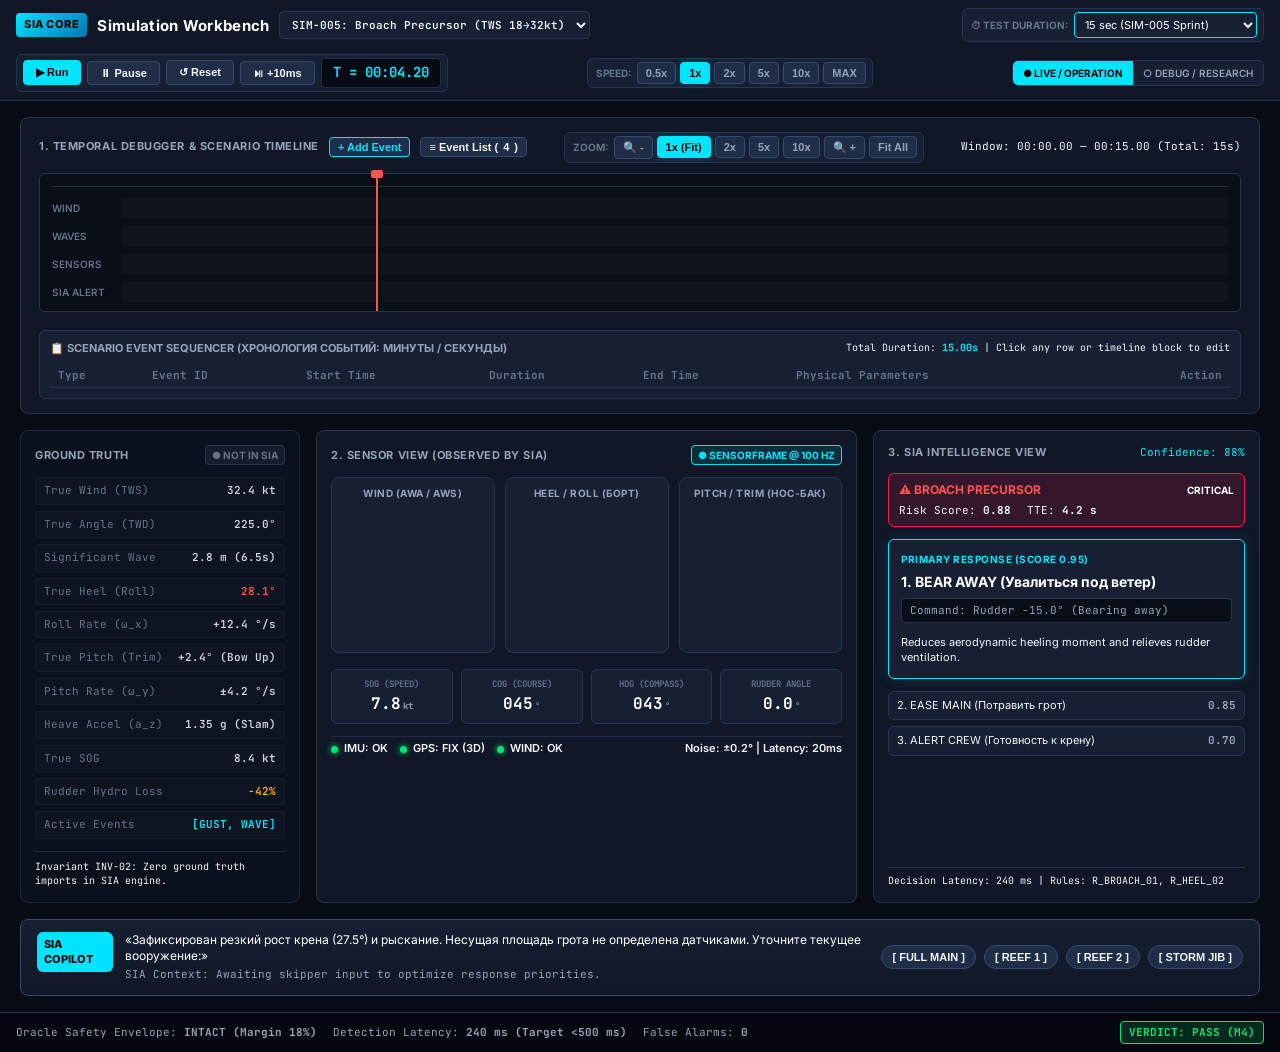
==== commit 51672e5c: "feat(ui): add total test duration selector (15s to 30m, custom MM:SS) and dynamic timeline rescaling" ====
--- a/.planning/sketches/sia-simulation-workbench/index.html
+++ b/.planning/sketches/sia-simulation-workbench/index.html
@@ -3,7 +3,7 @@
 <head>
   <meta charset="UTF-8">
   <meta name="viewport" content="width=device-width, initial-scale=1.0">
-  <title>SIA Simulation Workbench — Interactive Prototype</title>
+  <title>SIA Simulation Workbench — Interactive Cockpit & Scenario Studio</title>
   <link rel="preconnect" href="https://fonts.googleapis.com">
   <link rel="preconnect" href="https://fonts.gstatic.com" crossorigin>
   <link href="https://fonts.googleapis.com/css2?family=Inter:wght@400;500;600;700&family=JetBrains+Mono:wght@400;600;700&display=swap" rel="stylesheet">
@@ -59,34 +59,35 @@
     header {
       background: var(--surface-1);
       border-bottom: 1px solid var(--border);
-      padding: 10px 20px;
+      padding: 8px 16px;
       display: flex;
       align-items: center;
       justify-content: space-between;
-      gap: 16px;
+      gap: 12px;
       position: sticky;
       top: 0;
       z-index: 100;
+      flex-wrap: wrap;
     }
 
     .logo-group {
       display: flex;
       align-items: center;
-      gap: 12px;
+      gap: 10px;
     }
 
     .logo-badge {
       background: linear-gradient(135deg, #00e5ff 0%, #0077b6 100%);
       color: #000;
       font-weight: 800;
-      font-size: 12px;
+      font-size: 11px;
       padding: 4px 8px;
       border-radius: 4px;
       letter-spacing: 0.05em;
     }
 
     .app-title {
-      font-size: 16px;
+      font-size: 15px;
       font-weight: 700;
       color: #fff;
       letter-spacing: 0.02em;
@@ -96,13 +97,13 @@
       background: var(--surface-2);
       color: var(--text-main);
       border: 1px solid var(--border);
-      padding: 5px 10px;
+      padding: 5px 8px;
       border-radius: 4px;
       font-size: 11px;
       font-weight: 600;
       outline: none;
       cursor: pointer;
-      max-width: 380px;
+      max-width: 320px;
     }
 
     .scenario-dropdown:hover, .scenario-dropdown:focus {
@@ -176,14 +177,14 @@
     .playback-controls {
       display: flex;
       align-items: center;
-      gap: 8px;
+      gap: 6px;
       background: var(--surface-2);
-      padding: 4px 8px;
+      padding: 3px 6px;
       border-radius: 6px;
       border: 1px solid var(--border);
     }
 
-    .speed-controls {
+    .duration-controls, .speed-controls, .zoom-controls {
       display: flex;
       align-items: center;
       gap: 4px;
@@ -193,13 +194,14 @@
       padding: 3px 6px;
     }
 
-    .speed-label, .zoom-label {
+    .ctrl-label {
       font-size: 10px;
       font-weight: 700;
       color: var(--text-dim);
       text-transform: uppercase;
       margin-right: 2px;
       margin-left: 2px;
+      white-space: nowrap;
     }
 
     .speed-btn, .zoom-btn {
@@ -227,28 +229,18 @@
       box-shadow: 0 0 8px var(--cyan-glow);
     }
 
-    .zoom-controls {
-      display: flex;
-      align-items: center;
-      gap: 4px;
-      background: var(--surface-2);
-      border: 1px solid var(--border);
-      border-radius: 6px;
-      padding: 3px 6px;
-    }
-
     .btn {
       background: var(--surface-3);
       color: var(--text-main);
       border: 1px solid var(--border-light);
-      padding: 6px 14px;
+      padding: 5px 12px;
       border-radius: 4px;
       font-weight: 600;
-      font-size: 12px;
+      font-size: 11px;
       cursor: pointer;
       display: inline-flex;
       align-items: center;
-      gap: 6px;
+      gap: 5px;
       transition: all 0.15s ease;
     }
 
@@ -271,14 +263,14 @@
     }
 
     .clock-display {
-      font-size: 16px;
+      font-size: 14px;
       font-weight: 700;
       color: var(--cyan-accent);
       background: #060a12;
-      padding: 4px 12px;
+      padding: 4px 10px;
       border-radius: 4px;
       border: 1px solid var(--surface-3);
-      min-width: 140px;
+      min-width: 120px;
       text-align: center;
     }
 
@@ -291,18 +283,18 @@
     }
 
     .mode-btn {
-      padding: 6px 12px;
+      padding: 5px 10px;
       cursor: pointer;
-      font-size: 11px;
+      font-size: 10px;
       font-weight: 600;
       color: var(--text-muted);
       transition: all 0.15s ease;
     }
 
     .mode-btn.active {
-      background: var(--surface-3);
-      color: var(--cyan-accent);
-      box-shadow: inset 0 -2px 0 var(--cyan-accent);
+      background: var(--cyan-accent);
+      color: #000;
+      font-weight: 700;
     }
 
     /* Main Grid Layout */
@@ -314,19 +306,21 @@
       flex: 1;
     }
 
-    /* Zone 1: Timeline */
+    /* Zone 1: Timeline & Temporal Debugger */
     .timeline-card {
       background: var(--surface-1);
       border: 1px solid var(--border);
       border-radius: 8px;
       padding: 14px 18px;
+      display: flex;
+      flex-direction: column;
+      gap: 10px;
     }
 
     .timeline-header {
       display: flex;
       justify-content: space-between;
       align-items: center;
-      margin-bottom: 12px;
       flex-wrap: wrap;
       gap: 10px;
     }
@@ -334,94 +328,91 @@
     .section-label {
       font-size: 11px;
       font-weight: 700;
+      color: var(--text-muted);
       text-transform: uppercase;
-      letter-spacing: 0.08em;
-      color: var(--text-muted);
-      display: flex;
-      align-items: center;
-      gap: 8px;
-    }
-
-    .section-label::before {
-      content: "";
-      display: inline-block;
-      width: 6px;
-      height: 6px;
-      background: var(--cyan-accent);
-      border-radius: 50%;
+      letter-spacing: 0.05em;
     }
 
     .timeline-tracks {
       position: relative;
-      background: #070b13;
-      border: 1px solid var(--surface-3);
+      background: #090e17;
+      border: 1px solid var(--border);
       border-radius: 6px;
-      padding: 10px 0;
+      padding: 8px 12px;
+      display: flex;
+      flex-direction: column;
+      gap: 6px;
       cursor: pointer;
-      overflow: hidden;
-      transition: all 0.15s ease;
     }
 
     .timeline-axis {
       display: flex;
       justify-content: space-between;
-      padding: 0 16px 8px 100px;
-      border-bottom: 1px solid #141c2c;
       font-size: 10px;
       color: var(--text-dim);
+      border-bottom: 1px solid var(--surface-3);
+      padding-bottom: 4px;
+      margin-bottom: 4px;
     }
 
     .track-row {
       display: flex;
       align-items: center;
-      height: 28px;
-      padding: 0 16px;
+      height: 22px;
       position: relative;
-      border-bottom: 1px solid rgba(255,255,255,0.03);
     }
 
     .track-name {
-      width: 84px;
-      font-size: 11px;
+      width: 70px;
+      font-size: 10px;
       font-weight: 600;
-      color: var(--text-muted);
+      color: var(--text-dim);
       text-transform: uppercase;
     }
 
     .track-lane {
       flex: 1;
       height: 100%;
+      background: rgba(255, 255, 255, 0.02);
+      border-radius: 4px;
       position: relative;
     }
 
     .event-block {
       position: absolute;
-      top: 4px;
-      bottom: 4px;
+      top: 2px;
+      bottom: 2px;
       border-radius: 3px;
       font-size: 10px;
       font-weight: 600;
       display: flex;
       align-items: center;
-      padding: 0 8px;
+      padding: 0 6px;
       white-space: nowrap;
-      box-shadow: 0 2px 6px rgba(0,0,0,0.4);
+      overflow: hidden;
+      text-overflow: ellipsis;
+      cursor: pointer;
+      transition: filter 0.15s;
+    }
+
+    .event-block:hover {
+      filter: brightness(1.2);
     }
 
     .event-gust {
-      background: rgba(0, 229, 255, 0.2);
+      background: rgba(0, 229, 255, 0.25);
       border: 1px solid var(--cyan-accent);
       color: var(--cyan-accent);
     }
 
     .event-wave {
-      background: rgba(59, 130, 246, 0.25);
+      background: rgba(96, 165, 250, 0.25);
       border: 1px solid #60a5fa;
       color: #93c5fd;
     }
 
     .event-fault {
-      background: rgba(255, 179, 0, 0.2);
+      background: rgba(255, 179, 0, 0.25);
       border: 1px solid var(--warning-amber);
       color: var(--warning-amber);
     }
@@ -437,27 +428,25 @@
       top: 0;
       bottom: 0;
       width: 2px;
-      background: #ff0055;
-      box-shadow: 0 0 8px #ff0055;
+      background: #ff5252;
+      z-index: 10;
       pointer-events: none;
-      z-index: 10;
     }
 
     .scrub-handle {
       position: absolute;
       top: -4px;
-      left: -6px;
-      width: 14px;
-      height: 14px;
-      background: #ff0055;
-      border: 2px solid #fff;
-      border-radius: 50%;
-    }
-
-    /* 3-Column Core Area */
+      left: -5px;
+      width: 12px;
+      height: 8px;
+      background: #ff5252;
+      border-radius: 2px;
+    }
+
+    /* 3-Column Core Grid */
     .columns-grid {
       display: grid;
-      grid-template-columns: 280px 1fr 340px;
+      grid-template-columns: 280px 1.4fr 1fr;
       gap: 16px;
     }
 
@@ -466,40 +455,37 @@
       background: var(--gt-bg);
       border: 1px solid var(--gt-border);
       border-radius: 8px;
-      padding: 16px;
+      padding: 14px;
       display: flex;
       flex-direction: column;
       gap: 12px;
     }
 
     .badge-locked {
-      background: rgba(148, 163, 184, 0.1);
-      border: 1px solid rgba(148, 163, 184, 0.25);
-      color: #94a3b8;
-      font-size: 9px;
+      background: rgba(255, 255, 255, 0.05);
+      border: 1px solid var(--border);
+      color: var(--text-dim);
+      font-size: 10px;
       font-weight: 700;
-      padding: 3px 6px;
-      border-radius: 3px;
+      padding: 2px 6px;
+      border-radius: 4px;
       text-transform: uppercase;
-      letter-spacing: 0.05em;
-      display: inline-block;
     }
 
     .gt-telemetry {
       display: flex;
       flex-direction: column;
-      gap: 8px;
-      font-size: 12px;
+      gap: 6px;
     }
 
     .gt-row {
       display: flex;
       justify-content: space-between;
-      align-items: center;
-      padding: 6px 8px;
+      padding: 5px 8px;
       background: rgba(255, 255, 255, 0.02);
       border-radius: 4px;
       border: 1px solid rgba(255,255,255,0.03);
+      font-size: 11px;
     }
 
     .gt-label {
@@ -511,28 +497,28 @@
       color: var(--gt-color);
     }
 
-    /* Column 2: Sensor View (Raymarine / B&G Marine Cockpit) */
+    /* Column 2: Sensor View */
     .sensor-panel {
       background: var(--surface-1);
       border: 1px solid var(--border);
       border-radius: 8px;
-      padding: 16px;
+      padding: 14px;
       display: flex;
       flex-direction: column;
-      gap: 14px;
+      gap: 12px;
     }
 
     .marine-grid {
       display: grid;
       grid-template-columns: repeat(3, 1fr);
-      gap: 12px;
+      gap: 10px;
     }
 
     .dial-box {
       background: var(--surface-2);
       border: 1px solid var(--border);
       border-radius: 8px;
-      padding: 10px;
+      padding: 8px;
       display: flex;
       flex-direction: column;
       align-items: center;
@@ -540,11 +526,11 @@
     }
 
     .dial-title {
-      font-size: 11px;
+      font-size: 10px;
       font-weight: 700;
       color: var(--text-muted);
       text-transform: uppercase;
-      margin-bottom: 6px;
+      margin-bottom: 4px;
       letter-spacing: 0.05em;
     }
 
@@ -556,33 +542,33 @@
       display: grid;
       grid-template-columns: repeat(4, 1fr);
       gap: 8px;
-      margin-top: 6px;
+      margin-top: 4px;
     }
 
     .marine-digit-box {
       background: var(--surface-2);
       border: 1px solid var(--border);
       border-radius: 6px;
-      padding: 10px;
+      padding: 8px;
       text-align: center;
     }
 
     .marine-digit-label {
-      font-size: 10px;
+      font-size: 9px;
       font-weight: 600;
       color: var(--text-dim);
       text-transform: uppercase;
     }
 
     .marine-digit-val {
-      font-size: 18px;
+      font-size: 16px;
       font-weight: 700;
       color: #fff;
       margin-top: 2px;
     }
 
     .marine-digit-unit {
-      font-size: 10px;
+      font-size: 9px;
       color: var(--text-muted);
       margin-left: 2px;
     }
@@ -628,7 +614,7 @@
       background: var(--surface-1);
       border: 1px solid var(--border);
       border-radius: 8px;
-      padding: 16px;
+      padding: 14px;
       display: flex;
       flex-direction: column;
       gap: 12px;
@@ -638,7 +624,7 @@
       background: rgba(255, 23, 68, 0.15);
       border: 1px solid var(--marine-port);
       border-radius: 6px;
-      padding: 10px 12px;
+      padding: 8px 10px;
       display: flex;
       flex-direction: column;
       gap: 4px;
@@ -650,47 +636,48 @@
       color: #ff5252;
       display: flex;
       align-items: center;
-      gap: 6px;
+      gap: 8px;
     }
 
     .hazard-metrics {
       display: flex;
-      justify-content: space-between;
+      gap: 16px;
       font-size: 11px;
-      color: #fecdd3;
+      color: var(--text-main);
     }
 
     .primary-decision-card {
       background: var(--surface-2);
-      border: 2px solid var(--cyan-accent);
-      border-radius: 8px;
+      border: 1px solid var(--cyan-accent);
+      box-shadow: 0 0 15px rgba(0, 229, 255, 0.1);
+      border-radius: 6px;
       padding: 12px;
-      box-shadow: 0 4px 16px var(--cyan-glow);
+      display: flex;
+      flex-direction: column;
+      gap: 6px;
     }
 
     .decision-badge {
       font-size: 10px;
       font-weight: 700;
-      color: #000;
-      background: var(--cyan-accent);
-      padding: 2px 6px;
-      border-radius: 3px;
+      color: var(--cyan-accent);
       text-transform: uppercase;
-      display: inline-block;
-      margin-bottom: 6px;
+      letter-spacing: 0.05em;
     }
 
     .decision-action-title {
-      font-size: 15px;
+      font-size: 14px;
       font-weight: 700;
       color: #fff;
     }
 
     .decision-command-line {
-      font-size: 12px;
-      font-weight: 600;
-      color: var(--cyan-accent);
-      margin-top: 4px;
+      font-size: 11px;
+      color: var(--text-muted);
+      background: #090e17;
+      padding: 4px 8px;
+      border-radius: 4px;
+      border: 1px solid var(--border);
     }
 
     .candidate-list {
@@ -703,11 +690,11 @@
       background: var(--surface-2);
       border: 1px solid var(--border);
       border-radius: 6px;
-      padding: 8px 10px;
+      padding: 6px 8px;
       display: flex;
       justify-content: space-between;
       align-items: center;
-      font-size: 12px;
+      font-size: 11px;
     }
 
     .candidate-score {
@@ -720,7 +707,7 @@
       background: linear-gradient(180deg, #162032 0%, #101726 100%);
       border: 1px solid var(--border-light);
       border-radius: 8px;
-      padding: 14px 18px;
+      padding: 12px 16px;
       display: flex;
       align-items: center;
       justify-content: space-between;
@@ -738,12 +725,12 @@
       color: #000;
       font-weight: 800;
       font-size: 11px;
-      padding: 6px 8px;
+      padding: 5px 7px;
       border-radius: 6px;
     }
 
     .query-text {
-      font-size: 13px;
+      font-size: 12px;
       color: #fff;
     }
 
@@ -762,8 +749,8 @@
       background: var(--surface-3);
       border: 1px solid var(--border-light);
       color: var(--text-main);
-      padding: 6px 12px;
-      border-radius: 20px;
+      padding: 5px 10px;
+      border-radius: 16px;
       font-size: 11px;
       font-weight: 600;
       cursor: pointer;
@@ -788,7 +775,7 @@
     footer {
       background: #05080e;
       border-top: 1px solid var(--border);
-      padding: 10px 20px;
+      padding: 8px 16px;
       display: flex;
       justify-content: space-between;
       align-items: center;
@@ -820,13 +807,28 @@
       <span class="logo-badge">SIA CORE</span>
       <span class="app-title">Simulation Workbench</span>
       <select id="scenario-select" class="scenario-dropdown mono">
-        <option value="SIM-005">SIM-005: Broach Precursor (Попутный курс, TWS 18→32kt)</option>
-        <option value="SIM-006">SIM-006: Squall Knockdown (Бейдевинд, Шквал 40kt)</option>
-        <option value="SIM-007">SIM-007: IMU Sensor Loss & Drift (Отказ датчиков)</option>
+        <option value="SIM-005">SIM-005: Broach Precursor (TWS 18→32kt)</option>
+        <option value="SIM-006">SIM-006: Squall Knockdown (TWS 40kt)</option>
+        <option value="SIM-007">SIM-007: IMU Sensor Loss & Drift</option>
         <option value="CUSTOM">Custom Scenario (Студия пользователя)</option>
       </select>
     </div>
 
+    <!-- Total Test Duration Setting -->
+    <div class="duration-controls">
+      <span class="ctrl-label">⏱ Test Duration:</span>
+      <select id="duration-select" class="form-select mono" style="padding: 2px 6px; font-size: 11px; height: 26px; border-color: var(--cyan-accent);">
+        <option value="15000">15 sec (SIM-005 Sprint)</option>
+        <option value="30000">30 sec (Standard Run)</option>
+        <option value="60000">1 min (60s)</option>
+        <option value="300000">5 min (Tactical Run)</option>
+        <option value="900000">15 min (Endurance Passage)</option>
+        <option value="1800000">30 min (Long Watch)</option>
+        <option value="custom">✏️ Custom Duration...</option>
+      </select>
+    </div>
+
+    <!-- Playback Controls -->
     <div class="playback-controls">
       <button class="btn btn-primary" id="btn-play">▶ Run</button>
       <button class="btn" id="btn-pause">⏸ Pause</button>
@@ -837,7 +839,7 @@
 
     <!-- Speed Controls (0.5x to 50x) -->
     <div class="speed-controls">
-      <span class="speed-label">Speed:</span>
+      <span class="ctrl-label">Speed:</span>
       <button class="speed-btn" data-speed="0.5">0.5x</button>
       <button class="speed-btn active" data-speed="1.0">1x</button>
       <button class="speed-btn" data-speed="2.0">2x</button>
@@ -846,6 +848,7 @@
       <button class="speed-btn" data-speed="50.0">MAX</button>
     </div>
 
+    <!-- Mode Toggle -->
     <div class="mode-toggle">
       <div class="mode-btn active" id="btn-mode-live">● LIVE / OPERATION</div>
       <div class="mode-btn" id="btn-mode-debug">○ DEBUG / RESEARCH</div>
@@ -858,10 +861,10 @@
     <!-- Zone 1: Timeline & Temporal Debugger -->
     <section class="timeline-card">
       <div class="timeline-header">
-        <div style="display: flex; align-items: center; gap: 12px;">
+        <div style="display: flex; align-items: center; gap: 10px; flex-wrap: wrap;">
           <span class="section-label">1. Temporal Debugger & Scenario Timeline</span>
           <button class="btn" id="btn-open-add-event" style="padding: 3px 8px; font-size: 11px; background: var(--surface-3); border-color: var(--cyan-accent); color: var(--cyan-accent);">
-            + Add Scenario Event
+            + Add Event
           </button>
           <button class="btn" id="btn-toggle-sequencer" style="padding: 3px 8px; font-size: 11px;">
             ≡ Event List (<span id="event-count-badge">4</span>)
@@ -870,17 +873,17 @@
         
         <!-- Zoom & Time Window Controls -->
         <div class="zoom-controls">
-          <span class="zoom-label">Zoom:</span>
-          <button class="zoom-btn" id="btn-zoom-out" title="Zoom Out (Wider)">🔍 -</button>
-          <button class="zoom-btn active" data-zoom="1">1x (15s)</button>
-          <button class="zoom-btn" data-zoom="2">2x (7.5s)</button>
-          <button class="zoom-btn" data-zoom="5">5x (3.0s)</button>
-          <button class="zoom-btn" data-zoom="10">10x (1.5s)</button>
-          <button class="zoom-btn" id="btn-zoom-in" title="Zoom In (High Res)">🔍 +</button>
-          <button class="zoom-btn" id="btn-zoom-reset" title="Fit All (15s)">Fit All</button>
-        </div>
-
-        <span class="text-dim mono" id="zoom-window-txt" style="font-size: 11px;">Window: 0.00s — 15.00s (Full)</span>
+          <span class="ctrl-label">Zoom:</span>
+          <button class="zoom-btn" id="btn-zoom-out" title="Zoom Out">🔍 -</button>
+          <button class="zoom-btn active" data-zoom="1" id="btn-zoom-1x">1x (Fit)</button>
+          <button class="zoom-btn" data-zoom="2">2x</button>
+          <button class="zoom-btn" data-zoom="5">5x</button>
+          <button class="zoom-btn" data-zoom="10">10x</button>
+          <button class="zoom-btn" id="btn-zoom-in" title="Zoom In">🔍 +</button>
+          <button class="zoom-btn" id="btn-zoom-reset" title="Fit Entire Duration">Fit All</button>
+        </div>
+
+        <span class="text-dim mono" id="zoom-window-txt" style="font-size: 11px;">Window: 00:00.00 — 00:15.00 (Total: 15s)</span>
       </div>
 
       <div class="timeline-tracks" id="timeline-box">
@@ -889,13 +892,7 @@
         </div>
 
         <div class="timeline-axis mono" id="timeline-axis-ticks">
-          <span>00.0s</span>
-          <span>02.5s</span>
-          <span>05.0s</span>
-          <span>07.5s</span>
-          <span>10.0s</span>
-          <span>12.5s</span>
-          <span>15.0s</span>
+          <!-- Populated dynamically based on duration & zoom -->
         </div>
 
         <!-- Track 1: Wind Gust -->
@@ -924,12 +921,12 @@
       </div>
 
       <!-- Expandable Scenario Event Sequencer Table -->
-      <div id="sequencer-table-box" style="margin-top: 12px; background: var(--surface-2); border: 1px solid var(--border); border-radius: 6px; padding: 10px; display: block;">
+      <div id="sequencer-table-box" style="margin-top: 8px; background: var(--surface-2); border: 1px solid var(--border); border-radius: 6px; padding: 10px; display: block;">
         <div style="display: flex; justify-content: space-between; align-items: center; margin-bottom: 8px;">
           <span style="font-size: 11px; font-weight: 700; color: var(--text-muted); text-transform: uppercase;">
-            📋 Scenario Event Sequencer (Хронология событий по секундам)
+            📋 Scenario Event Sequencer (Хронология событий: минуты / секунды)
           </span>
-          <span class="text-dim mono" style="font-size: 10px;">Click any row or timeline block to edit</span>
+          <span class="text-dim mono" style="font-size: 10px;">Total Duration: <strong id="seq-total-dur-txt" style="color: var(--cyan-accent);">15.00s</strong> | Click any row or timeline block to edit</span>
         </div>
 
         <table style="width: 100%; border-collapse: collapse; font-size: 11px; text-align: left;" class="mono">
@@ -1004,7 +1001,7 @@
           </div>
           <div class="gt-row">
             <span class="gt-label">Active Events</span>
-            <span class="gt-val" style="color: var(--cyan-accent);">[GUST, WAVE]</span>
+            <span class="gt-val" id="gt-active-events" style="color: var(--cyan-accent);">[GUST, WAVE]</span>
           </div>
         </div>
 
@@ -1040,19 +1037,19 @@
           <!-- Wind Dial -->
           <div class="dial-box">
             <div class="dial-title">Wind (AWA / AWS)</div>
-            <canvas id="wind-dial" width="150" height="150"></canvas>
+            <canvas id="wind-dial" width="140" height="140"></canvas>
           </div>
 
           <!-- Roll / Heel Inclinometer (Бортовая качка) -->
           <div class="dial-box">
             <div class="dial-title">Heel / Roll (Борт)</div>
-            <canvas id="heel-dial" width="150" height="150"></canvas>
+            <canvas id="heel-dial" width="140" height="140"></canvas>
           </div>
 
           <!-- Pitch / Trim Inclinometer (Килевая качка Нос-Корма) -->
           <div class="dial-box">
             <div class="dial-title">Pitch / Trim (Нос-Бак)</div>
-            <canvas id="pitch-dial" width="150" height="150"></canvas>
+            <canvas id="pitch-dial" width="140" height="140"></canvas>
           </div>
         </div>
 
@@ -1195,458 +1192,6 @@
     </div>
   </footer>
 
-  <!-- Simulation & Visualization Script -->
-  <script>
-    // State Variables
-    let simTimeMs = 4200; // 4.20s
-    let isPlaying = false;
-    let playInterval = null;
-    let simSpeed = 1.0; // 0.5x to 50x
-    let currentSailConfig = null;
-
-    // Timeline Zoom State
-    const TOTAL_DURATION_MS = 15000;
-    let zoomLevel = 1.0; // 1x, 2x, 5x, 10x
-    let windowStartMs = 0;
-    let windowEndMs = 15000;
-
-    // Defined Scenario Events (Ground Truth Timings in ms)
-    const SCENARIO_EVENTS = {
-      gust: { start: 2500, end: 7000, el: document.getElementById('ev-gust') },
-      wave: { start: 4000, end: 7300, el: document.getElementById('ev-wave') },
-      fault: { start: 8500, end: 11500, el: document.getElementById('ev-fault') },
-      alert: { start: 3400, end: 8700, el: document.getElementById('ev-alert') }
-    };
-
-    // Canvas Dials
-    const windCanvas = document.getElementById('wind-dial');
-    const windCtx = windCanvas.getContext('2d');
-
-    const heelCanvas = document.getElementById('heel-dial');
-    const heelCtx = heelCanvas.getContext('2d');
-
-    const pitchCanvas = document.getElementById('pitch-dial');
-    const pitchCtx = pitchCanvas.getContext('2d');
-
-    function drawWindDial(awaDeg, awsKt) {
-      const w = windCanvas.width;
-      const h = windCanvas.height;
-      const cx = w / 2;
-      const cy = h / 2;
-      const r = w / 2 - 14;
-
-      windCtx.clearRect(0, 0, w, h);
-
-      // Outer bezel
-      windCtx.beginPath();
-      windCtx.arc(cx, cy, r, 0, Math.PI * 2);
-      windCtx.fillStyle = '#0b111c';
-      windCtx.fill();
-      windCtx.strokeStyle = '#243552';
-      windCtx.lineWidth = 2;
-      windCtx.stroke();
-
-      // Port / Starboard sectors
-      windCtx.beginPath();
-      windCtx.arc(cx, cy, r - 4, -Math.PI / 2, Math.PI / 2);
-      windCtx.strokeStyle = 'rgba(0, 230, 118, 0.4)';
-      windCtx.lineWidth = 4;
-      windCtx.stroke();
-
-      windCtx.beginPath();
-      windCtx.arc(cx, cy, r - 4, Math.PI / 2, -Math.PI / 2);
-      windCtx.strokeStyle = 'rgba(255, 23, 68, 0.4)';
-      windCtx.lineWidth = 4;
-      windCtx.stroke();
-
-      // Center Boat Silhouette
-      windCtx.save();
-      windCtx.translate(cx, cy);
-      windCtx.beginPath();
-      windCtx.moveTo(0, -18);
-      windCtx.quadraticCurveTo(8, 0, 6, 16);
-      windCtx.lineTo(-6, 16);
-      windCtx.quadraticCurveTo(-8, 0, 0, -18);
-      windCtx.fillStyle = '#334a70';
-      windCtx.fill();
-      windCtx.restore();
-
-      // Wind Needle
-      const rad = (awaDeg - 90) * (Math.PI / 180);
-      windCtx.save();
-      windCtx.translate(cx, cy);
-      windCtx.rotate(rad + Math.PI / 2);
-
-      windCtx.beginPath();
-      windCtx.moveTo(0, -r + 8);
-      windCtx.lineTo(5, -r + 22);
-      windCtx.lineTo(-5, -r + 22);
-      windCtx.closePath();
-      windCtx.fillStyle = awaDeg >= 0 ? '#00e676' : '#ff1744';
-      windCtx.fill();
-      windCtx.restore();
-
-      // Center readout
-      windCtx.fillStyle = '#ffffff';
-      windCtx.font = '700 14px "JetBrains Mono"';
-      windCtx.textAlign = 'center';
-      windCtx.fillText(awsKt.toFixed(1) + ' kt', cx, cy + 34);
-
-      windCtx.fillStyle = '#94a3b8';
-      windCtx.font = '500 10px "Inter"';
-      windCtx.fillText('AWA: ' + Math.round(awaDeg) + '°', cx, cy + 48);
-    }
-
-    function drawHeelDial(heelDeg, rollRateDegS) {
-      const w = heelCanvas.width;
-      const h = heelCanvas.height;
-      const cx = w / 2;
-      const cy = h / 2;
-      const r = w / 2 - 14;
-
-      heelCtx.clearRect(0, 0, w, h);
-
-      // Dial circle
-      heelCtx.beginPath();
-      heelCtx.arc(cx, cy, r, 0, Math.PI * 2);
-      heelCtx.fillStyle = '#0b111c';
-      heelCtx.fill();
-      heelCtx.strokeStyle = '#243552';
-      heelCtx.lineWidth = 2;
-      heelCtx.stroke();
-
-      // Danger arc (> 25 deg)
-      heelCtx.beginPath();
-      heelCtx.arc(cx, cy, r - 4, (-90 + 25) * Math.PI / 180, (-90 + 50) * Math.PI / 180);
-      heelCtx.strokeStyle = 'rgba(255, 23, 68, 0.7)';
-      heelCtx.lineWidth = 5;
-      heelCtx.stroke();
-
-      // Vessel Cross-Section (Tilts with heel)
-      heelCtx.save();
-      heelCtx.translate(cx, cy - 6);
-      heelCtx.rotate(heelDeg * Math.PI / 180);
-
-      // Hull
-      heelCtx.beginPath();
-      heelCtx.moveTo(-28, -6);
-      heelCtx.quadraticCurveTo(0, 20, 28, -6);
-      heelCtx.lineTo(25, -11);
-      heelCtx.lineTo(-25, -11);
-      heelCtx.closePath();
-      heelCtx.fillStyle = '#243552';
-      heelCtx.fill();
-      heelCtx.strokeStyle = '#00e5ff';
-      heelCtx.lineWidth = 2;
-      heelCtx.stroke();
-
-      // Mast
-      heelCtx.beginPath();
-      heelCtx.moveTo(0, -11);
-      heelCtx.lineTo(0, -38);
-      heelCtx.strokeStyle = '#94a3b8';
-      heelCtx.lineWidth = 2;
-      heelCtx.stroke();
-
-      heelCtx.restore();
-
-      // Readouts
-      heelCtx.fillStyle = heelDeg >= 25 ? '#ff5252' : '#ffffff';
-      heelCtx.font = '700 15px "JetBrains Mono"';
-      heelCtx.textAlign = 'center';
-      heelCtx.fillText(heelDeg.toFixed(1) + '°', cx, cy + 34);
-
-      heelCtx.fillStyle = '#94a3b8';
-      heelCtx.font = '500 10px "Inter"';
-      heelCtx.fillText('ROLL: +' + rollRateDegS.toFixed(1) + '°/s', cx, cy + 48);
-    }
-
-    // Pitch / Trim (Килевая качка: Нос / Корма)
-    function drawPitchDial(pitchDeg, pitchRateDegS) {
-      const w = pitchCanvas.width;
-      const h = pitchCanvas.height;
-      const cx = w / 2;
-      const cy = h / 2;
-      const r = w / 2 - 14;
-
-      pitchCtx.clearRect(0, 0, w, h);
-
-      // Dial circle
-      pitchCtx.beginPath();
-      pitchCtx.arc(cx, cy, r, 0, Math.PI * 2);
-      pitchCtx.fillStyle = '#0b111c';
-      pitchCtx.fill();
-      pitchCtx.strokeStyle = '#243552';
-      pitchCtx.lineWidth = 2;
-      pitchCtx.stroke();
-
-      // Waterline Reference
-      pitchCtx.beginPath();
-      pitchCtx.moveTo(cx - r + 8, cy);
-      pitchCtx.lineTo(cx + r - 8, cy);
-      pitchCtx.strokeStyle = 'rgba(0, 229, 255, 0.25)';
-      pitchCtx.setLineDash([3, 3]);
-      pitchCtx.lineWidth = 1;
-      pitchCtx.stroke();
-      pitchCtx.setLineDash([]);
-
-      // Vessel Side Profile (Stern on Left, Bow on Right)
-      pitchCtx.save();
-      pitchCtx.translate(cx, cy - 4);
-      // Pitch rotation: positive = Bow Up (tilt up on right), negative = Bow Down (nose-dive)
-      pitchCtx.rotate(-pitchDeg * Math.PI / 180);
-
-      // Side Hull
-      pitchCtx.beginPath();
-      pitchCtx.moveTo(-32, -4); // Stern
-      pitchCtx.lineTo(-26, 10);
-      pitchCtx.lineTo(16, 10);
-      pitchCtx.lineTo(34, -4);  // Bow
-      pitchCtx.closePath();
-      pitchCtx.fillStyle = '#243552';
-      pitchCtx.fill();
-      pitchCtx.strokeStyle = pitchDeg < -4.0 ? '#ff1744' : '#60a5fa';
-      pitchCtx.lineWidth = 2;
-      pitchCtx.stroke();
-
-      // Keel
-      pitchCtx.beginPath();
-      pitchCtx.moveTo(-4, 10);
-      pitchCtx.lineTo(-2, 22);
-      pitchCtx.lineTo(6, 22);
-      pitchCtx.lineTo(4, 10);
-      pitchCtx.fillStyle = '#334a70';
-      pitchCtx.fill();
-
-      // Mast
-      pitchCtx.beginPath();
-      pitchCtx.moveTo(2, -4);
-      pitchCtx.lineTo(0, -38);
-      pitchCtx.strokeStyle = '#94a3b8';
-      pitchCtx.lineWidth = 2;
-      pitchCtx.stroke();
-
-      pitchCtx.restore();
-
-      // Readouts
-      pitchCtx.fillStyle = Math.abs(pitchDeg) >= 5.0 ? '#ff5252' : '#ffffff';
-      pitchCtx.font = '700 15px "JetBrains Mono"';
-      pitchCtx.textAlign = 'center';
-      const trimText = (pitchDeg >= 0 ? '+' : '') + pitchDeg.toFixed(1) + '°';
-      pitchCtx.fillText(trimText, cx, cy + 34);
-
-      pitchCtx.fillStyle = '#94a3b8';
-      pitchCtx.font = '500 10px "Inter"';
-      const stateTxt = pitchDeg >= 0 ? 'BOW UP (Нос)' : 'BOW DOWN (Бак)';
-      pitchCtx.fillText(stateTxt, cx, cy + 48);
-    }
-
-    // Timeline Zoom & Layout Update
-    function updateTimelineWindow() {
-      const windowDuration = TOTAL_DURATION_MS / zoomLevel;
-      
-      if (zoomLevel === 1.0) {
-        windowStartMs = 0;
-        windowEndMs = TOTAL_DURATION_MS;
-      } else {
-        // Keep active cursor visible in window
-        let centerMs = simTimeMs;
-        windowStartMs = Math.max(0, centerMs - windowDuration / 2);
-        windowEndMs = windowStartMs + windowDuration;
-        if (windowEndMs > TOTAL_DURATION_MS) {
-          windowEndMs = TOTAL_DURATION_MS;
-          windowStartMs = Math.max(0, windowEndMs - windowDuration);
-        }
-      }
-
-      // Update Window Label
-      const sStart = (windowStartMs / 1000).toFixed(2);
-      const sEnd = (windowEndMs / 1000).toFixed(2);
-      const zoomText = zoomLevel === 1.0 ? 'Full 15s' : (windowDuration / 1000).toFixed(1) + 's window';
-      document.getElementById('zoom-window-txt').innerText = `Window: ${sStart}s — ${sEnd}s (${zoomText})`;
-
-      // Generate Dynamic Ticks (6 segments)
-      const ticksContainer = document.getElementById('timeline-axis-ticks');
-      ticksContainer.innerHTML = '';
-      const numTicks = 7;
-      for (let i = 0; i < numTicks; i++) {
-        const tMs = windowStartMs + i * ((windowEndMs - windowStartMs) / (numTicks - 1));
-        const span = document.createElement('span');
-        span.innerText = (tMs / 1000).toFixed(zoomLevel > 2 ? 2 : 1) + 's';
-        ticksContainer.appendChild(span);
-      }
-
-      // Reposition Event Blocks
-      const winLen = windowEndMs - windowStartMs;
-      for (const [key, ev] of Object.entries(SCENARIO_EVENTS)) {
-        const leftPct = ((ev.start - windowStartMs) / winLen) * 100;
-        const widthPct = ((ev.end - ev.start) / winLen) * 100;
-
-        ev.el.style.left = leftPct + '%';
-        ev.el.style.width = widthPct + '%';
-        
-        // Hide if totally out of view
-        if (ev.end < windowStartMs || ev.start > windowEndMs) {
-          ev.el.style.opacity = '0.15';
-        } else {
-          ev.el.style.opacity = '1.0';
-        }
-      }
-    }
-
-    // Update UI from Simulation Time
-    function updateUI(tMs) {
-      const sec = (tMs / 1000).toFixed(2);
-      document.getElementById('clock-txt').innerText = 'T = 00:' + (sec < 10 ? '0' : '') + sec;
-      
-      // Auto-pan timeline window if cursor leaves zoomed area during playback
-      if (zoomLevel > 1.0 && (tMs < windowStartMs || tMs > windowEndMs)) {
-        updateTimelineWindow();
-      }
-
-      const winLen = windowEndMs - windowStartMs;
-      const pct = ((tMs - windowStartMs) / winLen) * 100;
-      document.getElementById('scrub-line').style.left = Math.min(Math.max(pct, -5), 105) + '%';
-
-      // Dynamic variables based on scenario curve
-      let heel = 12.0;
-      let rollRate = 1.0;
-      let pitch = 1.2;
-      let pitchRate = 0.8;
-      let accelZ = 1.02;
-      let tws = 18.0;
-      let aws = 22.0;
-      let awa = 135.0;
-
-      if (tMs >= 2500 && tMs <= 7000) {
-        // Gust & Wave Zone
-        const progress = (tMs - 2500) / 4500;
-        tws = 18.0 + 14.0 * Math.sin(progress * Math.PI);
-        aws = 22.0 + 12.0 * Math.sin(progress * Math.PI);
-        heel = 12.0 + 16.5 * Math.sin(progress * Math.PI);
-        rollRate = 12.4 * Math.cos(progress * Math.PI);
-      }
-
-      // Wave pitch & slam zone (4.0s - 7.3s)
-      if (tMs >= 4000 && tMs <= 7300) {
-        const waveProg = (tMs - 4000) / 3300;
-        pitch = 1.2 + 3.8 * Math.sin(waveProg * Math.PI * 3);
-        pitchRate = 5.6 * Math.cos(waveProg * Math.PI * 3);
-        accelZ = 1.0 + 0.42 * Math.sin(waveProg * Math.PI * 3);
-      } else {
-        pitch = 1.2 + 0.6 * Math.sin(tMs / 800);
-        pitchRate = 0.8 * Math.cos(tMs / 800);
-        accelZ = 1.0 + 0.05 * Math.sin(tMs / 800);
-      }
-
-      document.getElementById('gt-tws').innerText = tws.toFixed(1) + ' kt';
-      document.getElementById('gt-heel').innerText = heel.toFixed(1) + '°';
-      document.getElementById('gt-rollrate').innerText = (rollRate >= 0 ? '+' : '') + rollRate.toFixed(1) + ' °/s';
-      document.getElementById('gt-pitch').innerText = (pitch >= 0 ? '+' : '') + pitch.toFixed(1) + '° (' + (pitch >= 0 ? 'Bow Up' : 'Bow Down') + ')';
-      document.getElementById('gt-pitchrate').innerText = (pitchRate >= 0 ? '+' : '') + pitchRate.toFixed(1) + ' °/s';
-      document.getElementById('gt-accelz').innerText = accelZ.toFixed(2) + ' g' + (accelZ > 1.25 ? ' (Slam)' : '');
-
-      drawWindDial(awa, aws);
-      drawHeelDial(heel, Math.abs(rollRate));
-      drawPitchDial(pitch, Math.abs(pitchRate));
-
-      // Decision update
-      const hazardBox = document.getElementById('hazard-box');
-      if (heel >= 25.0) {
-        hazardBox.style.display = 'flex';
-      } else {
-        hazardBox.style.display = 'none';
-      }
-    }
-
-    // Interactive Query Action
-    function selectSailConfig(config) {
-      currentSailConfig = config;
-      document.querySelectorAll('.chip-btn').forEach(btn => {
-        btn.classList.toggle('active', btn.innerText.includes(config));
-      });
-
-      const qStatus = document.getElementById('query-status');
-      const pTitle = document.getElementById('primary-action-title');
-      const pCmd = document.getElementById('primary-command');
-
-      if (config === 'FULL MAIN') {
-        qStatus.innerHTML = '<span style="color: var(--cyan-accent);">✓ Skipper confirmed: FULL MAIN → Recalculated decision.</span>';
-        pTitle.innerText = '1. EASE MAIN (Срочно потравить грот 1.5м)';
-        pCmd.innerText = 'Command: Mainsheet Ease 100% (High priority 0.98)';
-      } else if (config === 'REEF 1' || config === 'REEF 2') {
-        qStatus.innerHTML = '<span style="color: var(--cyan-accent);">✓ Skipper confirmed: ' + config + ' → Recalculated decision.</span>';
-        pTitle.innerText = '1. BEAR AWAY (Увалиться под ветер)';
-        pCmd.innerText = 'Command: Rudder -15.0° (Score 0.95)';
-      } else {
-        qStatus.innerHTML = '<span style="color: var(--cyan-accent);">✓ Skipper confirmed: STORM JIB → Recalculated decision.</span>';
-        pTitle.innerText = '1. HOLD COURSE & TRIM (Штатное удержание)';
-        pCmd.innerText = 'Command: Minimal rudder correction (Score 0.90)';
-      }
-    }
-
-    // Simulation Speed Multiplier Controls
-    function setSpeed(speed) {
-      simSpeed = speed;
-      document.querySelectorAll('.speed-btn').forEach(btn => {
-        btn.classList.toggle('active', parseFloat(btn.dataset.speed) === speed);
-      });
-
-      if (isPlaying) {
-        clearInterval(playInterval);
-        startPlayback();
-      }
-    }
-
-    document.querySelectorAll('.speed-btn').forEach(btn => {
-      btn.addEventListener('click', () => {
-        setSpeed(parseFloat(btn.dataset.speed));
-      });
-    });
-
-    // Zoom Level Controls
-    function setZoom(level) {
-      zoomLevel = Math.max(1.0, Math.min(level, 10.0));
-      document.querySelectorAll('.zoom-btn[data-zoom]').forEach(btn => {
-        btn.classList.toggle('active', parseFloat(btn.dataset.zoom) === zoomLevel);
-      });
-      updateTimelineWindow();
-      updateUI(simTimeMs);
-    }
-
-    document.querySelectorAll('.zoom-btn[data-zoom]').forEach(btn => {
-      btn.addEventListener('click', () => {
-        setZoom(parseFloat(btn.dataset.zoom));
-      });
-    });
-
-    document.getElementById('btn-zoom-in').addEventListener('click', () => {
-      const nextZoom = zoomLevel < 2 ? 2 : (zoomLevel < 5 ? 5 : 10);
-      setZoom(nextZoom);
-    });
-
-    document.getElementById('btn-zoom-out').addEventListener('click', () => {
-      const prevZoom = zoomLevel > 5 ? 5 : (zoomLevel > 2 ? 2 : 1);
-      setZoom(prevZoom);
-    });
-
-    document.getElementById('btn-zoom-reset').addEventListener('click', () => {
-      setZoom(1.0);
-    });
-
-    // Mouse wheel zoom over timeline
-    document.getElementById('timeline-box').addEventListener('wheel', (e) => {
-      e.preventDefault();
-      if (e.deltaY < 0) {
-        setZoom(Math.min(zoomLevel * 1.5, 10.0));
-      } else {
-        setZoom(Math.max(zoomLevel / 1.5, 1.0));
-      }
-    });
-
-    // Playback Engine
-    function startPlayback() {
-      const intervalDelay = Math.max(10, Math.round(50 / Math.min(simSpeed, 10)));
   <!-- Event Sequencer Modal Dialog -->
   <div class="modal-backdrop" id="event-modal">
     <div class="modal-dialog">
@@ -1672,12 +1217,12 @@
 
       <div style="display: grid; grid-template-columns: 1fr 1fr; gap: 10px;">
         <div class="form-group">
-          <label class="form-label">Start Time (Время начала, сек)</label>
-          <input type="number" step="0.1" min="0" max="15" class="form-input mono" id="input-start-sec" value="6.0">
+          <label class="form-label">Start Time (Время начала, сек или MM:SS)</label>
+          <input type="text" class="form-input mono" id="input-start-sec" value="00:06.00" placeholder="e.g. 6.0 or 01:30">
         </div>
         <div class="form-group">
           <label class="form-label">Duration (Длительность, сек)</label>
-          <input type="number" step="0.1" min="0.1" max="15" class="form-input mono" id="input-duration-sec" value="3.5">
+          <input type="number" step="0.1" min="0.1" class="form-input mono" id="input-duration-sec" value="3.5">
         </div>
       </div>
 
@@ -1692,6 +1237,29 @@
           <button class="btn" id="btn-cancel-modal">Cancel</button>
           <button class="btn btn-primary" id="btn-save-event">Save to Timeline</button>
         </div>
+      </div>
+    </div>
+  </div>
+
+  <!-- Custom Duration Modal Dialog -->
+  <div class="modal-backdrop" id="custom-duration-modal">
+    <div class="modal-dialog" style="width: 380px;">
+      <div class="modal-title">
+        <span>⏱ Set Custom Test Duration</span>
+        <button class="btn" id="btn-close-duration-modal" style="padding: 2px 6px;">✕</button>
+      </div>
+
+      <div class="form-group">
+        <label class="form-label">Total Duration (Общее время тестирования)</label>
+        <input type="text" class="form-input mono" id="input-custom-duration" value="15:00" placeholder="e.g. 15:00 (15 min) or 90s or 120">
+        <span class="text-dim" style="font-size: 11px; margin-top: 4px;">
+          Enter in format <code>MM:SS</code> (e.g. <code>15:00</code> for 15 min, <code>05:30</code>) or in seconds (e.g. <code>90</code>).
+        </span>
+      </div>
+
+      <div style="display: flex; gap: 8px; justify-content: flex-end; margin-top: 8px;">
+        <button class="btn" id="btn-cancel-duration-modal">Cancel</button>
+        <button class="btn btn-primary" id="btn-apply-custom-duration">Apply Duration</button>
       </div>
     </div>
   </div>
@@ -1702,6 +1270,7 @@
     const SCENARIOS = {
       'SIM-005': {
         name: 'SIM-005: Broach Precursor (12.5m Yacht, TWS 18→32kt)',
+        defaultDurationMs: 15000,
         baseTws: 18.0,
         baseTwd: 225.0,
         baseAwa: 135.0,
@@ -1715,6 +1284,7 @@
       },
       'SIM-006': {
         name: 'SIM-006: Squall Knockdown (Close-Hauled, TWS 40kt)',
+        defaultDurationMs: 30000,
         baseTws: 22.0,
         baseTwd: 045.0,
         baseAwa: 045.0,
@@ -1727,6 +1297,7 @@
       },
       'SIM-007': {
         name: 'SIM-007: IMU Sensor Loss & Drift (Heavy Sea)',
+        defaultDurationMs: 30000,
         baseTws: 25.0,
         baseTwd: 270.0,
         baseAwa: 120.0,
@@ -1739,13 +1310,14 @@
       },
       'CUSTOM': {
         name: 'Custom User Scenario (Студия пользователя)',
+        defaultDurationMs: 60000,
         baseTws: 20.0,
         baseTwd: 225.0,
         baseAwa: 135.0,
         baseHeel: 10.0,
         events: [
-          { id: 'USER_GUST', type: 'WIND', start: 3000, duration: 4000, label: '🌪️ User Gust +15kt', param: '+15kt (TWS 35kt)' },
-          { id: 'USER_WAVE', type: 'WAVE', start: 5000, duration: 3000, label: '🌊 User Wave 3.0m', param: 'H=3.0m Impact' }
+          { id: 'USER_GUST', type: 'WIND', start: 5000, duration: 8000, label: '🌪️ User Gust +15kt', param: '+15kt (TWS 35kt)' },
+          { id: 'USER_WAVE', type: 'WAVE', start: 10000, duration: 6000, label: '🌊 User Wave 3.0m', param: 'H=3.0m Impact' }
         ]
       }
     };
@@ -1754,16 +1326,16 @@
     let currentScenario = JSON.parse(JSON.stringify(SCENARIOS['SIM-005']));
     let editingEventId = null;
 
-    // State Variables
-    let simTimeMs = 4200; // 4.20s
+    // Simulation Clock & Duration State
+    let TOTAL_DURATION_MS = 15000; // Configurable: 15s, 30s, 1m, 5m, 15m, 30m, custom
+    let simTimeMs = 4200;
     let isPlaying = false;
     let playInterval = null;
-    let simSpeed = 1.0; // 0.5x to 50x
+    let simSpeed = 1.0;
     let currentSailConfig = null;
 
     // Timeline Zoom State
-    const TOTAL_DURATION_MS = 15000;
-    let zoomLevel = 1.0; // 1x, 2x, 5x, 10x
+    let zoomLevel = 1.0;
     let windowStartMs = 0;
     let windowEndMs = 15000;
 
@@ -1809,10 +1381,10 @@
       windCtx.save();
       windCtx.translate(cx, cy);
       windCtx.beginPath();
-      windCtx.moveTo(0, -18);
-      windCtx.quadraticCurveTo(8, 0, 6, 16);
-      windCtx.lineTo(-6, 16);
-      windCtx.quadraticCurveTo(-8, 0, 0, -18);
+      windCtx.moveTo(0, -16);
+      windCtx.quadraticCurveTo(7, 0, 5, 14);
+      windCtx.lineTo(-5, 14);
+      windCtx.quadraticCurveTo(-7, 0, 0, -16);
       windCtx.fillStyle = '#334a70';
       windCtx.fill();
       windCtx.restore();
@@ -1824,21 +1396,21 @@
 
       windCtx.beginPath();
       windCtx.moveTo(0, -r + 8);
-      windCtx.lineTo(5, -r + 22);
-      windCtx.lineTo(-5, -r + 22);
+      windCtx.lineTo(5, -r + 20);
+      windCtx.lineTo(-5, -r + 20);
       windCtx.closePath();
       windCtx.fillStyle = awaDeg >= 0 ? '#00e676' : '#ff1744';
       windCtx.fill();
       windCtx.restore();
 
       windCtx.fillStyle = '#ffffff';
-      windCtx.font = '700 14px "JetBrains Mono"';
+      windCtx.font = '700 13px "JetBrains Mono"';
       windCtx.textAlign = 'center';
-      windCtx.fillText(awsKt.toFixed(1) + ' kt', cx, cy + 34);
+      windCtx.fillText(awsKt.toFixed(1) + ' kt', cx, cy + 30);
 
       windCtx.fillStyle = '#94a3b8';
       windCtx.font = '500 10px "Inter"';
-      windCtx.fillText('AWA: ' + Math.round(awaDeg) + '°', cx, cy + 48);
+      windCtx.fillText('AWA: ' + Math.round(awaDeg) + '°', cx, cy + 44);
     }
 
     function drawHeelDial(heelDeg, rollRateDegS) {
@@ -1869,10 +1441,10 @@
       heelCtx.rotate(heelDeg * Math.PI / 180);
 
       heelCtx.beginPath();
-      heelCtx.moveTo(-28, -6);
-      heelCtx.quadraticCurveTo(0, 20, 28, -6);
-      heelCtx.lineTo(25, -11);
-      heelCtx.lineTo(-25, -11);
+      heelCtx.moveTo(-26, -5);
+      heelCtx.quadraticCurveTo(0, 18, 26, -5);
+      heelCtx.lineTo(23, -10);
+      heelCtx.lineTo(-23, -10);
       heelCtx.closePath();
       heelCtx.fillStyle = '#243552';
       heelCtx.fill();
@@ -1881,8 +1453,8 @@
       heelCtx.stroke();
 
       heelCtx.beginPath();
-      heelCtx.moveTo(0, -11);
-      heelCtx.lineTo(0, -38);
+      heelCtx.moveTo(0, -10);
+      heelCtx.lineTo(0, -35);
       heelCtx.strokeStyle = '#94a3b8';
       heelCtx.lineWidth = 2;
       heelCtx.stroke();
@@ -1890,13 +1462,13 @@
       heelCtx.restore();
 
       heelCtx.fillStyle = heelDeg >= 25 ? '#ff5252' : '#ffffff';
-      heelCtx.font = '700 15px "JetBrains Mono"';
+      heelCtx.font = '700 13px "JetBrains Mono"';
       heelCtx.textAlign = 'center';
-      heelCtx.fillText(heelDeg.toFixed(1) + '°', cx, cy + 34);
+      heelCtx.fillText(heelDeg.toFixed(1) + '°', cx, cy + 30);
 
       heelCtx.fillStyle = '#94a3b8';
       heelCtx.font = '500 10px "Inter"';
-      heelCtx.fillText('ROLL: +' + rollRateDegS.toFixed(1) + '°/s', cx, cy + 48);
+      heelCtx.fillText('ROLL: +' + rollRateDegS.toFixed(1) + '°/s', cx, cy + 44);
     }
 
     function drawPitchDial(pitchDeg, pitchRateDegS) {
@@ -1930,10 +1502,10 @@
       pitchCtx.rotate(-pitchDeg * Math.PI / 180);
 
       pitchCtx.beginPath();
-      pitchCtx.moveTo(-32, -4);
-      pitchCtx.lineTo(-26, 10);
+      pitchCtx.moveTo(-30, -4);
+      pitchCtx.lineTo(-24, 10);
       pitchCtx.lineTo(16, 10);
-      pitchCtx.lineTo(34, -4);
+      pitchCtx.lineTo(32, -4);
       pitchCtx.closePath();
       pitchCtx.fillStyle = '#243552';
       pitchCtx.fill();
@@ -1943,15 +1515,15 @@
 
       pitchCtx.beginPath();
       pitchCtx.moveTo(-4, 10);
-      pitchCtx.lineTo(-2, 22);
-      pitchCtx.lineTo(6, 22);
+      pitchCtx.lineTo(-2, 20);
+      pitchCtx.lineTo(6, 20);
       pitchCtx.lineTo(4, 10);
       pitchCtx.fillStyle = '#334a70';
       pitchCtx.fill();
 
       pitchCtx.beginPath();
       pitchCtx.moveTo(2, -4);
-      pitchCtx.lineTo(0, -38);
+      pitchCtx.lineTo(0, -35);
       pitchCtx.strokeStyle = '#94a3b8';
       pitchCtx.lineWidth = 2;
       pitchCtx.stroke();
@@ -1959,28 +1531,105 @@
       pitchCtx.restore();
 
       pitchCtx.fillStyle = Math.abs(pitchDeg) >= 5.0 ? '#ff5252' : '#ffffff';
-      pitchCtx.font = '700 15px "JetBrains Mono"';
+      pitchCtx.font = '700 13px "JetBrains Mono"';
       pitchCtx.textAlign = 'center';
       const trimText = (pitchDeg >= 0 ? '+' : '') + pitchDeg.toFixed(1) + '°';
-      pitchCtx.fillText(trimText, cx, cy + 34);
+      pitchCtx.fillText(trimText, cx, cy + 30);
 
       pitchCtx.fillStyle = '#94a3b8';
       pitchCtx.font = '500 10px "Inter"';
       const stateTxt = pitchDeg >= 0 ? 'BOW UP (Нос)' : 'BOW DOWN (Бак)';
-      pitchCtx.fillText(stateTxt, cx, cy + 48);
-    }
-
-    // Format milliseconds to MM:SS.SS
+      pitchCtx.fillText(stateTxt, cx, cy + 44);
+    }
+
+    // Format milliseconds to MM:SS.SS or HH:MM:SS
     function formatTime(ms) {
-      const totalSec = ms / 1000;
-      const m = Math.floor(totalSec / 60);
-      const s = (totalSec % 60).toFixed(2);
-      return (m < 10 ? '0' : '') + m + ':' + (s < 10 ? '0' : '') + s;
+      const totalSec = Math.max(0, ms / 1000);
+      const hours = Math.floor(totalSec / 3600);
+      const minutes = Math.floor((totalSec % 3600) / 60);
+      const seconds = (totalSec % 60);
+
+      if (hours > 0) {
+        return (hours < 10 ? '0' : '') + hours + ':' +
+               (minutes < 10 ? '0' : '') + minutes + ':' +
+               (seconds < 10 ? '0' : '') + seconds.toFixed(1);
+      }
+      return (minutes < 10 ? '0' : '') + minutes + ':' +
+             (seconds < 10 ? '0' : '') + seconds.toFixed(2);
+    }
+
+    // Format duration for label
+    function formatDurationLabel(ms) {
+      const sec = ms / 1000;
+      if (sec >= 60) {
+        const m = Math.floor(sec / 60);
+        const s = sec % 60;
+        return s > 0 ? `${m}m ${s}s` : `${m} min`;
+      }
+      return `${sec.toFixed(1)}s`;
+    }
+
+    // Parse time string (e.g. "15:00", "01:30", "90", "15m", "45s") to ms
+    function parseTimeToMs(str) {
+      if (!str) return 0;
+      str = str.toString().trim();
+      if (str.includes(':')) {
+        const parts = str.split(':');
+        if (parts.length === 2) {
+          const m = parseFloat(parts[0]) || 0;
+          const s = parseFloat(parts[1]) || 0;
+          return Math.round((m * 60 + s) * 1000);
+        } else if (parts.length === 3) {
+          const h = parseFloat(parts[0]) || 0;
+          const m = parseFloat(parts[1]) || 0;
+          const s = parseFloat(parts[2]) || 0;
+          return Math.round((h * 3600 + m * 60 + s) * 1000);
+        }
+      }
+      if (str.toLowerCase().endsWith('m')) {
+        return Math.round(parseFloat(str) * 60 * 1000);
+      }
+      if (str.toLowerCase().endsWith('s')) {
+        return Math.round(parseFloat(str) * 1000);
+      }
+      const val = parseFloat(str);
+      return isNaN(val) ? 0 : Math.round(val * 1000);
+    }
+
+    // Set Total Test Duration (15s, 30s, 1m, 5m, 15m, etc.)
+    function setTotalDuration(durationMs) {
+      TOTAL_DURATION_MS = Math.max(1000, durationMs);
+      
+      // Update UI labels
+      document.getElementById('seq-total-dur-txt').innerText = formatDurationLabel(TOTAL_DURATION_MS) + ` (${(TOTAL_DURATION_MS/1000).toFixed(1)}s)`;
+      
+      // Update Duration Select Dropdown if matching
+      const durSelect = document.getElementById('duration-select');
+      let foundOption = false;
+      for (let i = 0; i < durSelect.options.length; i++) {
+        if (parseInt(durSelect.options[i].value) === TOTAL_DURATION_MS) {
+          durSelect.selectedIndex = i;
+          foundOption = true;
+          break;
+        }
+      }
+      if (!foundOption) {
+        durSelect.value = 'custom';
+      }
+
+      // Reset or clamp sim time
+      if (simTimeMs > TOTAL_DURATION_MS) {
+        simTimeMs = 0;
+      }
+
+      // Reset zoom to 1x fit
+      zoomLevel = 1.0;
+      updateTimelineWindow();
+      updateUI(simTimeMs);
     }
 
     // Render Timeline Tracks and Sequencer Table
     function renderTimelineAndSequencer() {
-      // Clear tracks
       document.getElementById('lane-wind').innerHTML = '';
       document.getElementById('lane-wave').innerHTML = '';
       document.getElementById('lane-fault').innerHTML = '';
@@ -1993,10 +1642,7 @@
       document.getElementById('event-count-badge').innerText = currentScenario.events.length;
 
       currentScenario.events.forEach((ev) => {
-        const startSec = (ev.start / 1000).toFixed(2);
         const endMs = ev.start + ev.duration;
-        const endSec = (endMs / 1000).toFixed(2);
-        const durSec = (ev.duration / 1000).toFixed(2);
 
         // 1. Create block on timeline track
         const laneId = ev.type === 'WIND' ? 'lane-wind' : (ev.type === 'WAVE' ? 'lane-wave' : (ev.type === 'SENSOR' ? 'lane-fault' : 'lane-alert'));
@@ -2007,10 +1653,10 @@
           const cssClass = ev.type === 'WIND' ? 'event-gust' : (ev.type === 'WAVE' ? 'event-wave' : (ev.type === 'SENSOR' ? 'event-fault' : 'event-alert'));
           block.className = `event-block ${cssClass}`;
           block.innerText = ev.label;
-          block.title = `${ev.id}: ${ev.param} (${startSec}s — ${endSec}s)`;
+          block.title = `${ev.id}: ${ev.param} (${formatTime(ev.start)} — ${formatTime(endMs)})`;
 
           const leftPct = ((ev.start - windowStartMs) / winLen) * 100;
-          const widthPct = (ev.duration / winLen) * 100;
+          const widthPct = Math.max(0.5, (ev.duration / winLen) * 100);
 
           block.style.left = leftPct + '%';
           block.style.width = widthPct + '%';
@@ -2034,13 +1680,13 @@
         tr.style.borderBottom = '1px solid rgba(255,255,255,0.04)';
         tr.style.cursor = 'pointer';
         tr.innerHTML = `
-          <td style="padding: 6px 8px;"><span style="color: ${ev.type==='WIND'?'var(--cyan-accent)':(ev.type==='WAVE'?'#93c5fd':(ev.type==='SENSOR'?'var(--warning-amber)':'#ff80ab'))}">${ev.type}</span></td>
-          <td style="padding: 6px 8px; font-weight: 700;">${ev.id}</td>
-          <td style="padding: 6px 8px; color: #fff;">${formatTime(ev.start)} (${startSec}s)</td>
-          <td style="padding: 6px 8px; color: var(--text-muted);">${durSec}s</td>
-          <td style="padding: 6px 8px; color: #fff;">${formatTime(endMs)} (${endSec}s)</td>
-          <td style="padding: 6px 8px; color: var(--text-muted);">${ev.param}</td>
-          <td style="padding: 6px 8px; text-align: right;">
+          <td style="padding: 5px 8px;"><span style="color: ${ev.type==='WIND'?'var(--cyan-accent)':(ev.type==='WAVE'?'#93c5fd':(ev.type==='SENSOR'?'var(--warning-amber)':'#ff80ab'))}">${ev.type}</span></td>
+          <td style="padding: 5px 8px; font-weight: 700;">${ev.id}</td>
+          <td style="padding: 5px 8px; color: #fff;">${formatTime(ev.start)}</td>
+          <td style="padding: 5px 8px; color: var(--text-muted);">${(ev.duration / 1000).toFixed(1)}s</td>
+          <td style="padding: 5px 8px; color: #fff;">${formatTime(endMs)}</td>
+          <td style="padding: 5px 8px; color: var(--text-muted);">${ev.param}</td>
+          <td style="padding: 5px 8px; text-align: right;">
             <button class="btn" style="padding: 2px 6px; font-size: 10px;" onclick="openEditEventModal('${ev.id}')">Edit</button>
           </td>
         `;
@@ -2065,10 +1711,10 @@
         }
       }
 
-      const sStart = (windowStartMs / 1000).toFixed(2);
-      const sEnd = (windowEndMs / 1000).toFixed(2);
-      const zoomText = zoomLevel === 1.0 ? 'Full 15s' : (windowDuration / 1000).toFixed(1) + 's window';
-      document.getElementById('zoom-window-txt').innerText = `Window: ${sStart}s — ${sEnd}s (${zoomText})`;
+      const sStart = formatTime(windowStartMs);
+      const sEnd = formatTime(windowEndMs);
+      const zoomText = zoomLevel === 1.0 ? `Full (${formatDurationLabel(TOTAL_DURATION_MS)})` : `${formatDurationLabel(windowDuration)} window`;
+      document.getElementById('zoom-window-txt').innerText = `Window: ${sStart} — ${sEnd} (${zoomText})`;
 
       const ticksContainer = document.getElementById('timeline-axis-ticks');
       ticksContainer.innerHTML = '';
@@ -2076,7 +1722,7 @@
       for (let i = 0; i < numTicks; i++) {
         const tMs = windowStartMs + i * ((windowEndMs - windowStartMs) / (numTicks - 1));
         const span = document.createElement('span');
-        span.innerText = (tMs / 1000).toFixed(zoomLevel > 2 ? 2 : 1) + 's';
+        span.innerText = formatTime(tMs);
         ticksContainer.appendChild(span);
       }
 
@@ -2091,7 +1737,7 @@
         updateTimelineWindow();
       }
 
-      const winLen = windowEndMs - windowStartMs;
+      const winLen = Math.max(1, windowEndMs - windowStartMs);
       const pct = ((tMs - windowStartMs) / winLen) * 100;
       document.getElementById('scrub-line').style.left = Math.min(Math.max(pct, -5), 105) + '%';
 
@@ -2111,7 +1757,7 @@
         const endMs = ev.start + ev.duration;
         if (tMs >= ev.start && tMs <= endMs) {
           activeEventNames.push(ev.id);
-          const progress = (tMs - ev.start) / ev.duration;
+          const progress = (tMs - ev.start) / Math.max(1, ev.duration);
 
           if (ev.type === 'WIND') {
             tws += 14.0 * Math.sin(progress * Math.PI);
@@ -2132,6 +1778,7 @@
       document.getElementById('gt-pitch').innerText = (pitch >= 0 ? '+' : '') + pitch.toFixed(1) + '° (' + (pitch >= 0 ? 'Bow Up' : 'Bow Down') + ')';
       document.getElementById('gt-pitchrate').innerText = (pitchRate >= 0 ? '+' : '') + pitchRate.toFixed(1) + ' °/s';
       document.getElementById('gt-accelz').innerText = accelZ.toFixed(2) + ' g' + (accelZ > 1.25 ? ' (Slam)' : '');
+      document.getElementById('gt-active-events').innerText = activeEventNames.length > 0 ? `[${activeEventNames.join(', ')}]` : '[STEADY STATE]';
 
       drawWindDial(awa, aws);
       drawHeelDial(heel, Math.abs(rollRate));
@@ -2150,7 +1797,7 @@
       editingEventId = null;
       document.getElementById('modal-heading').innerText = 'Add Scenario Event';
       document.getElementById('input-event-id').value = 'EVENT_' + (currentScenario.events.length + 1);
-      document.getElementById('input-start-sec').value = (simTimeMs / 1000).toFixed(1);
+      document.getElementById('input-start-sec').value = formatTime(simTimeMs);
       document.getElementById('input-duration-sec').value = '3.0';
       document.getElementById('input-event-param').value = '+15kt Gust Load';
       document.getElementById('btn-delete-event').style.display = 'none';
@@ -2165,8 +1812,8 @@
       document.getElementById('modal-heading').innerText = `Edit Event: ${ev.id}`;
       document.getElementById('input-event-type').value = ev.type;
       document.getElementById('input-event-id').value = ev.id;
-      document.getElementById('input-start-sec').value = (ev.start / 1000).toFixed(2);
-      document.getElementById('input-duration-sec').value = (ev.duration / 1000).toFixed(2);
+      document.getElementById('input-start-sec').value = formatTime(ev.start);
+      document.getElementById('input-duration-sec').value = (ev.duration / 1000).toFixed(1);
       document.getElementById('input-event-param').value = ev.param;
       document.getElementById('btn-delete-event').style.display = 'block';
       document.getElementById('event-modal').style.display = 'flex';
@@ -2184,7 +1831,7 @@
     document.getElementById('btn-save-event').addEventListener('click', () => {
       const type = document.getElementById('input-event-type').value;
       const id = document.getElementById('input-event-id').value.trim() || 'EVENT';
-      const startMs = Math.round(parseFloat(document.getElementById('input-start-sec').value) * 1000);
+      const startMs = parseTimeToMs(document.getElementById('input-start-sec').value);
       const durationMs = Math.round(parseFloat(document.getElementById('input-duration-sec').value) * 1000);
       const param = document.getElementById('input-event-param').value.trim() || 'Parameter';
 
@@ -2215,6 +1862,38 @@
       }
     });
 
+    // Custom Duration Modal Handlers
+    function openDurationModal() {
+      document.getElementById('input-custom-duration').value = formatTime(TOTAL_DURATION_MS);
+      document.getElementById('custom-duration-modal').style.display = 'flex';
+    }
+
+    function closeDurationModal() {
+      document.getElementById('custom-duration-modal').style.display = 'none';
+    }
+
+    document.getElementById('btn-close-duration-modal').addEventListener('click', closeDurationModal);
+    document.getElementById('btn-cancel-duration-modal').addEventListener('click', closeDurationModal);
+
+    document.getElementById('btn-apply-custom-duration').addEventListener('click', () => {
+      const inputStr = document.getElementById('input-custom-duration').value;
+      const parsedMs = parseTimeToMs(inputStr);
+      if (parsedMs > 0) {
+        setTotalDuration(parsedMs);
+      }
+      closeDurationModal();
+    });
+
+    // Duration Select Dropdown Change
+    document.getElementById('duration-select').addEventListener('change', (e) => {
+      const val = e.target.value;
+      if (val === 'custom') {
+        openDurationModal();
+      } else {
+        setTotalDuration(parseInt(val));
+      }
+    });
+
     // Toggle Sequencer Table Visibility
     document.getElementById('btn-toggle-sequencer').addEventListener('click', () => {
       const box = document.getElementById('sequencer-table-box');
@@ -2225,6 +1904,9 @@
     document.getElementById('scenario-select').addEventListener('change', (e) => {
       activeScenarioKey = e.target.value;
       currentScenario = JSON.parse(JSON.stringify(SCENARIOS[activeScenarioKey]));
+      if (currentScenario.defaultDurationMs) {
+        setTotalDuration(currentScenario.defaultDurationMs);
+      }
       simTimeMs = 0;
       updateTimelineWindow();
       updateUI(simTimeMs);
@@ -2386,8 +2068,7 @@
 
     // Initial Render & Setup
     setMode('live');
-    updateTimelineWindow();
-    updateUI(simTimeMs);
+    setTotalDuration(15000);
   </script>
 </body>
 </html>
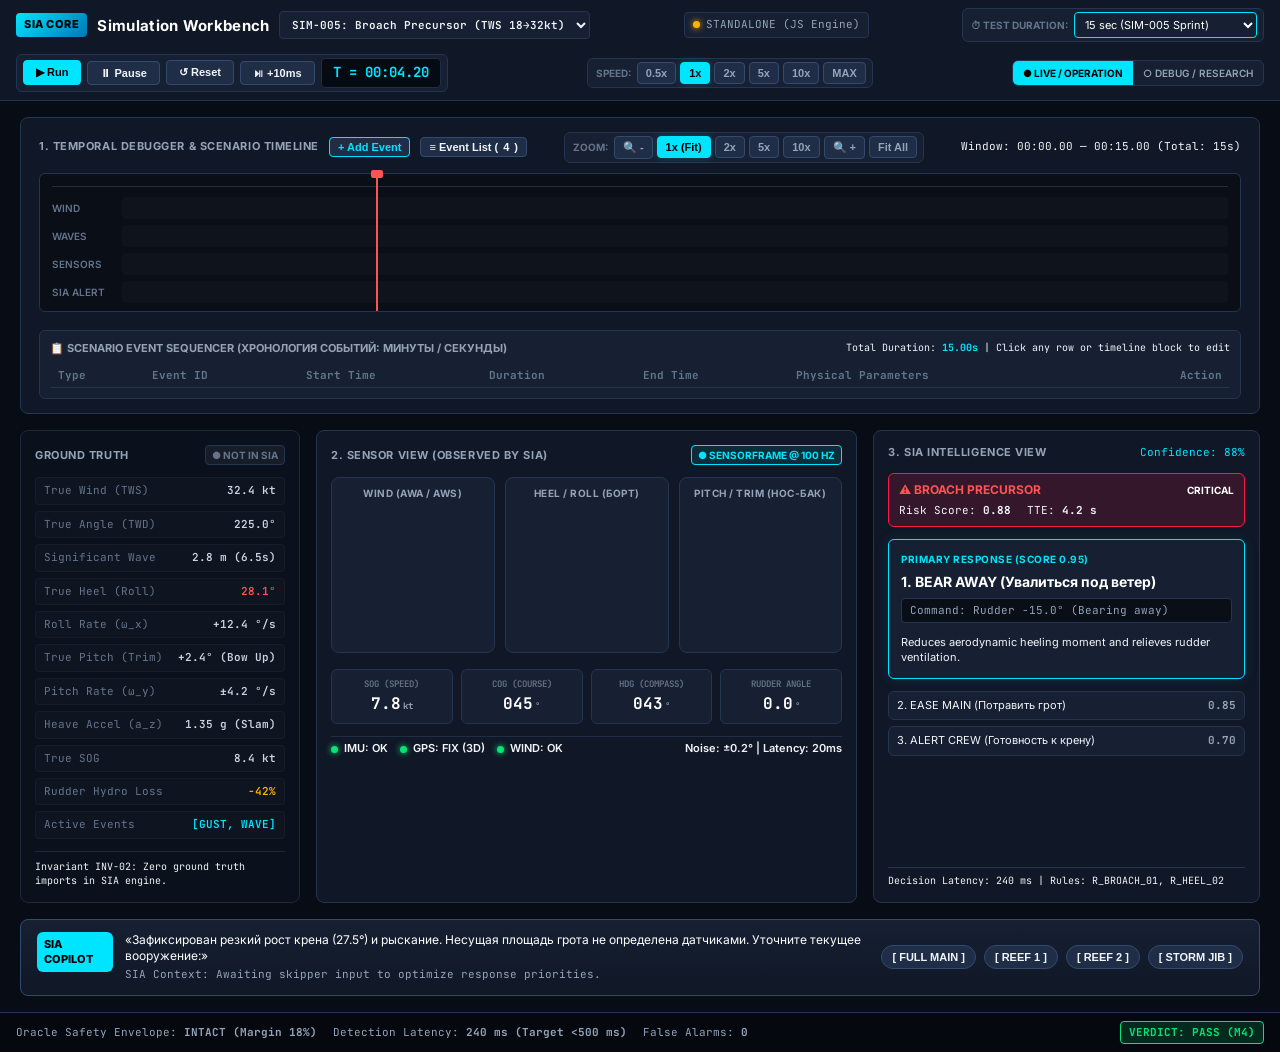
==== commit c358c2a6: "feat(web): add FastAPI/WebSocket simulation server and dual-mode frontend streaming" ====
--- a/.planning/sketches/sia-simulation-workbench/index.html
+++ b/.planning/sketches/sia-simulation-workbench/index.html
@@ -812,6 +812,12 @@
         <option value="SIM-007">SIM-007: IMU Sensor Loss & Drift</option>
         <option value="CUSTOM">Custom Scenario (Студия пользователя)</option>
       </select>
+    </div>
+
+    <!-- Backend Connection Status Pill -->
+    <div class="backend-status-pill mono" id="backend-status-tag" style="display: flex; align-items: center; gap: 6px; font-size: 11px; padding: 4px 8px; border-radius: 4px; border: 1px solid var(--border); background: var(--surface-2);">
+      <div class="dot dot-warn" id="backend-dot"></div>
+      <span id="backend-status-text" style="color: var(--text-muted);">STANDALONE (JS Engine)</span>
     </div>
 
     <!-- Total Test Duration Setting -->
@@ -1750,6 +1756,11 @@
       let pitch = 1.2;
       let pitchRate = 0.8;
       let accelZ = 1.02;
+      let sog = 7.8;
+      let cog = 45.0;
+      let hdg = 43.0;
+      let rudder = 0.0;
+      let rudderLoss = 0.0;
 
       let activeEventNames = [];
 
@@ -1772,13 +1783,30 @@
         }
       });
 
+      if (heel >= 20.0) {
+        rudderLoss = Math.min(65.0, (heel - 15.0) * 3.5);
+      }
+
+      if (tMs >= 3500 && heel >= 25.0) {
+        rudder = -15.0;
+        hdg = (43.0 + 8.0 * Math.sin((tMs - 3500) / 2000)) % 360;
+        cog = (hdg + 2.0) % 360;
+      }
+
       document.getElementById('gt-tws').innerText = tws.toFixed(1) + ' kt';
       document.getElementById('gt-heel').innerText = heel.toFixed(1) + '°';
       document.getElementById('gt-rollrate').innerText = (rollRate >= 0 ? '+' : '') + rollRate.toFixed(1) + ' °/s';
       document.getElementById('gt-pitch').innerText = (pitch >= 0 ? '+' : '') + pitch.toFixed(1) + '° (' + (pitch >= 0 ? 'Bow Up' : 'Bow Down') + ')';
       document.getElementById('gt-pitchrate').innerText = (pitchRate >= 0 ? '+' : '') + pitchRate.toFixed(1) + ' °/s';
       document.getElementById('gt-accelz').innerText = accelZ.toFixed(2) + ' g' + (accelZ > 1.25 ? ' (Slam)' : '');
+      document.getElementById('gt-sog').innerText = sog.toFixed(1) + ' kt';
+      document.getElementById('gt-rudder-loss').innerText = '-' + rudderLoss.toFixed(0) + '%';
       document.getElementById('gt-active-events').innerText = activeEventNames.length > 0 ? `[${activeEventNames.join(', ')}]` : '[STEADY STATE]';
+
+      document.getElementById('sf-sog').innerText = sog.toFixed(1);
+      document.getElementById('sf-cog').innerText = Math.round(cog).toString().padStart(3, '0');
+      document.getElementById('sf-hdg').innerText = Math.round(hdg).toString().padStart(3, '0');
+      document.getElementById('sf-rudder').innerText = (rudder >= 0 ? '+' : '') + rudder.toFixed(1);
 
       drawWindDial(awa, aws);
       drawHeelDial(heel, Math.abs(rollRate));
@@ -1880,6 +1908,7 @@
       const parsedMs = parseTimeToMs(inputStr);
       if (parsedMs > 0) {
         setTotalDuration(parsedMs);
+        sendBackendCommand({ action: 'set_duration', duration_ms: parsedMs });
       }
       closeDurationModal();
     });
@@ -1890,7 +1919,9 @@
       if (val === 'custom') {
         openDurationModal();
       } else {
-        setTotalDuration(parseInt(val));
+        const ms = parseInt(val);
+        setTotalDuration(ms);
+        sendBackendCommand({ action: 'set_duration', duration_ms: ms });
       }
     });
 
@@ -1908,6 +1939,7 @@
         setTotalDuration(currentScenario.defaultDurationMs);
       }
       simTimeMs = 0;
+      sendBackendCommand({ action: 'set_scenario', scenario_id: activeScenarioKey });
       updateTimelineWindow();
       updateUI(simTimeMs);
     });
@@ -1919,7 +1951,9 @@
         btn.classList.toggle('active', parseFloat(btn.dataset.speed) === speed);
       });
 
-      if (isPlaying) {
+      sendBackendCommand({ action: 'set_speed', speed: speed });
+
+      if (isPlaying && !isBackendConnected) {
         clearInterval(playInterval);
         startPlayback();
       }
@@ -1968,7 +2002,7 @@
       }
     });
 
-    // Playback Engine
+    // Playback Engine (Standalone Fallback)
     function startPlayback() {
       const intervalDelay = Math.max(10, Math.round(50 / Math.min(simSpeed, 10)));
       const stepIncrementMs = Math.round(50 * (simSpeed > 10 ? (simSpeed / 10) : 1));
@@ -1981,28 +2015,39 @@
     }
 
     document.getElementById('btn-play').addEventListener('click', () => {
-      if (!isPlaying) {
-        isPlaying = true;
+      isPlaying = true;
+      sendBackendCommand({ action: 'play', speed: simSpeed });
+      if (!isBackendConnected) {
         startPlayback();
       }
     });
 
     document.getElementById('btn-pause').addEventListener('click', () => {
       isPlaying = false;
-      clearInterval(playInterval);
+      sendBackendCommand({ action: 'pause' });
+      if (!isBackendConnected) {
+        clearInterval(playInterval);
+      }
     });
 
     document.getElementById('btn-reset').addEventListener('click', () => {
       isPlaying = false;
-      clearInterval(playInterval);
       simTimeMs = 0;
-      updateUI(simTimeMs);
+      sendBackendCommand({ action: 'reset' });
+      if (!isBackendConnected) {
+        clearInterval(playInterval);
+        updateUI(simTimeMs);
+      }
     });
 
     document.getElementById('btn-step').addEventListener('click', () => {
+      isPlaying = false;
       simTimeMs += 10;
       if (simTimeMs > TOTAL_DURATION_MS) simTimeMs = 0;
-      updateUI(simTimeMs);
+      sendBackendCommand({ action: 'step' });
+      if (!isBackendConnected) {
+        updateUI(simTimeMs);
+      }
     });
 
     // Mode Toggle (LIVE vs DEBUG)
@@ -2036,6 +2081,8 @@
         btn.classList.toggle('active', btn.innerText.includes(config));
       });
 
+      sendBackendCommand({ action: 'user_input', sail_config: config });
+
       const qStatus = document.getElementById('query-status');
       const pTitle = document.getElementById('primary-action-title');
       const pCmd = document.getElementById('primary-command');
@@ -2066,9 +2113,129 @@
       updateUI(simTimeMs);
     });
 
+    // WebSocket Client & Python Backend Synchronization
+    let ws = null;
+    let isBackendConnected = false;
+
+    function updateBackendStatus(connected) {
+      const dot = document.getElementById('backend-dot');
+      const text = document.getElementById('backend-status-text');
+      if (connected) {
+        dot.className = 'dot dot-ok';
+        text.innerText = 'PYTHON BACKEND (100 Hz Streaming)';
+        text.style.color = 'var(--marine-starboard)';
+      } else {
+        dot.className = 'dot dot-warn';
+        text.innerText = 'STANDALONE (JS Engine)';
+        text.style.color = 'var(--text-muted)';
+      }
+    }
+
+    function sendBackendCommand(cmd) {
+      if (ws && ws.readyState === WebSocket.OPEN) {
+        try {
+          ws.send(JSON.stringify(cmd));
+        } catch (e) {
+          console.warn('Failed to send WS command:', e);
+        }
+      }
+    }
+
+    function applyBackendFrame(data) {
+      const gt = data.ground_truth;
+      const sf = data.sensor_frame;
+      const dec = data.decision;
+      const tMs = data.sim_time_ms;
+
+      simTimeMs = tMs;
+      document.getElementById('clock-txt').innerText = 'T = ' + formatTime(tMs);
+
+      const winLen = Math.max(1, windowEndMs - windowStartMs);
+      const pct = ((tMs - windowStartMs) / winLen) * 100;
+      document.getElementById('scrub-line').style.left = Math.min(Math.max(pct, -5), 105) + '%';
+
+      if (gt) {
+        document.getElementById('gt-tws').innerText = gt.tws_kt.toFixed(1) + ' kt';
+        document.getElementById('gt-heel').innerText = gt.heel_deg.toFixed(1) + '°';
+        document.getElementById('gt-rollrate').innerText = (gt.roll_rate_deg_s >= 0 ? '+' : '') + gt.roll_rate_deg_s.toFixed(1) + ' °/s';
+        document.getElementById('gt-pitch').innerText = (gt.pitch_deg >= 0 ? '+' : '') + gt.pitch_deg.toFixed(1) + '° (' + (gt.pitch_deg >= 0 ? 'Bow Up' : 'Bow Down') + ')';
+        document.getElementById('gt-pitchrate').innerText = (gt.pitch_rate_deg_s >= 0 ? '+' : '') + gt.pitch_rate_deg_s.toFixed(1) + ' °/s';
+        document.getElementById('gt-accelz').innerText = (gt.accel_z_g || 1.0).toFixed(2) + ' g';
+        document.getElementById('gt-sog').innerText = gt.sog_kt.toFixed(1) + ' kt';
+        document.getElementById('gt-active-events').innerText = gt.active_events && gt.active_events.length > 0 ? `[${gt.active_events.join(', ')}]` : '[STEADY STATE]';
+      }
+
+      if (sf) {
+        const awa = sf.wind && sf.wind.awa_deg !== null ? sf.wind.awa_deg : 135.0;
+        const aws = sf.wind && sf.wind.aws_kt !== null ? sf.wind.aws_kt : 22.0;
+        const heel = sf.imu && sf.imu.roll_deg !== null ? sf.imu.roll_deg : (gt ? gt.heel_deg : 12.0);
+        const rollRate = sf.imu && sf.imu.roll_rate_deg_s !== null ? Math.abs(sf.imu.roll_rate_deg_s) : 0.5;
+        const pitch = sf.imu && sf.imu.pitch_deg !== null ? sf.imu.pitch_deg : (gt ? gt.pitch_deg : 1.2);
+        const pitchRate = sf.imu && sf.imu.pitch_rate_deg_s !== null ? Math.abs(sf.imu.pitch_rate_deg_s) : 0.8;
+
+        drawWindDial(awa, aws);
+        drawHeelDial(heel, rollRate);
+        drawPitchDial(pitch, pitchRate);
+
+        if (sf.gps && sf.gps.sog_kt !== null) {
+          document.getElementById('sf-sog').innerText = sf.gps.sog_kt.toFixed(1);
+        }
+        if (sf.gps && sf.gps.cog_deg !== null) {
+          document.getElementById('sf-cog').innerText = Math.round(sf.gps.cog_deg).toString().padStart(3, '0');
+        }
+        if (sf.actuators && sf.actuators.rudder_angle_deg !== null) {
+          document.getElementById('sf-rudder').innerText = (sf.actuators.rudder_angle_deg >= 0 ? '+' : '') + sf.actuators.rudder_angle_deg.toFixed(1);
+        }
+      }
+
+      if (dec) {
+        const hazardBox = document.getElementById('hazard-box');
+        if (dec.primary_action) {
+          hazardBox.style.display = 'flex';
+          document.getElementById('primary-action-title').innerText = `1. ${dec.primary_action} (Score: ${dec.primary_score ? dec.primary_score.toFixed(2) : '0.95'})`;
+        } else {
+          hazardBox.style.display = 'none';
+        }
+      }
+    }
+
+    function initWebSocket() {
+      const wsUrl = (window.location.protocol === 'https:' ? 'wss://' : 'ws://') + (window.location.host || '127.0.0.1:8000') + '/ws/sim';
+      try {
+        ws = new WebSocket(wsUrl);
+        ws.onopen = () => {
+          isBackendConnected = true;
+          updateBackendStatus(true);
+        };
+        ws.onmessage = (event) => {
+          try {
+            const data = JSON.parse(event.data);
+            if (data.type === 'SIM_TICK') {
+              applyBackendFrame(data);
+            }
+          } catch (e) {
+            console.error('Error parsing WS frame:', e);
+          }
+        };
+        ws.onclose = () => {
+          isBackendConnected = false;
+          updateBackendStatus(false);
+          setTimeout(initWebSocket, 3000);
+        };
+        ws.onerror = () => {
+          isBackendConnected = false;
+          updateBackendStatus(false);
+        };
+      } catch (e) {
+        isBackendConnected = false;
+        updateBackendStatus(false);
+      }
+    }
+
     // Initial Render & Setup
     setMode('live');
     setTotalDuration(15000);
+    initWebSocket();
   </script>
 </body>
 </html>
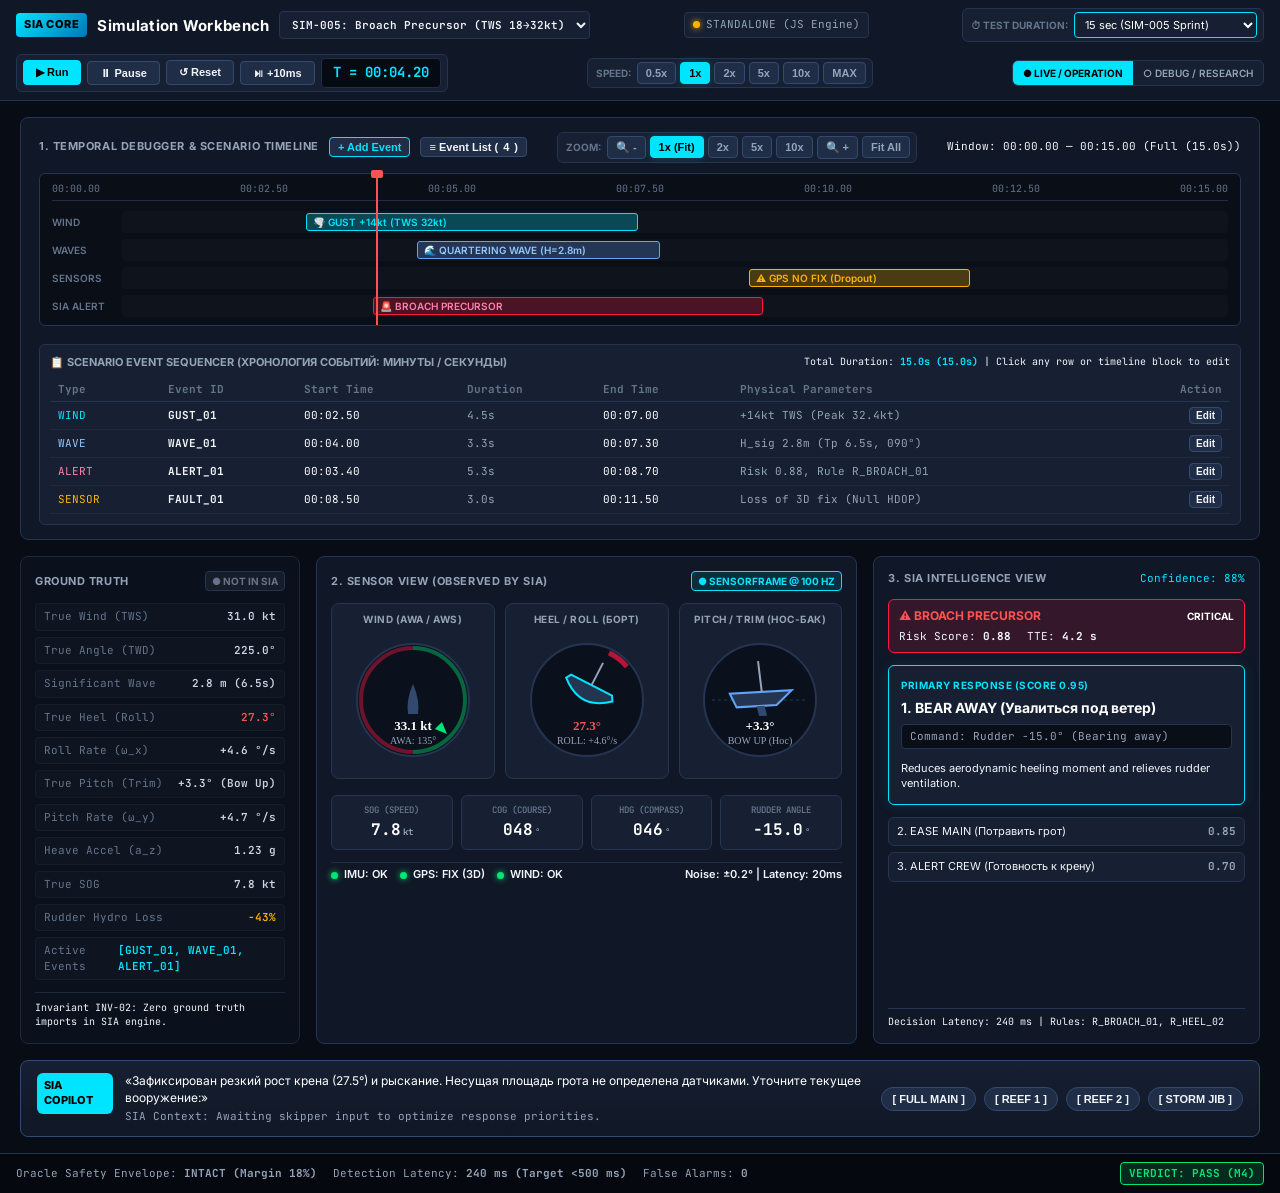
==== commit 7f330531: "fix(ui): remove leading zero octal literal in scenario config and verify WebSocket streaming" ====
--- a/.planning/sketches/sia-simulation-workbench/index.html
+++ b/.planning/sketches/sia-simulation-workbench/index.html
@@ -1292,8 +1292,8 @@
         name: 'SIM-006: Squall Knockdown (Close-Hauled, TWS 40kt)',
         defaultDurationMs: 30000,
         baseTws: 22.0,
-        baseTwd: 045.0,
-        baseAwa: 045.0,
+        baseTwd: 45.0,
+        baseAwa: 45.0,
         baseHeel: 18.0,
         events: [
           { id: 'SQUALL_01', type: 'WIND', start: 1800, duration: 5500, label: '🌪️ SEVERE SQUALL +18kt', param: 'Peak TWS 40.2kt (Close-hauled)' },
@@ -2200,13 +2200,24 @@
     }
 
     function initWebSocket() {
-      const wsUrl = (window.location.protocol === 'https:' ? 'wss://' : 'ws://') + (window.location.host || '127.0.0.1:8000') + '/ws/sim';
+      let host = window.location.host;
+      if (!host || host.trim() === '') {
+        host = '127.0.0.1:8000';
+      }
+      const wsProto = window.location.protocol === 'https:' ? 'wss://' : 'ws://';
+      const wsUrl = wsProto + host + '/ws/sim';
+      
       try {
+        console.log('[SIA Workbench] Connecting to WebSocket at:', wsUrl);
         ws = new WebSocket(wsUrl);
+        
         ws.onopen = () => {
+          console.log('[SIA Workbench] Connected to Python backend successfully!');
           isBackendConnected = true;
           updateBackendStatus(true);
+          sendBackendCommand({ action: 'set_scenario', scenario_id: activeScenarioKey });
         };
+        
         ws.onmessage = (event) => {
           try {
             const data = JSON.parse(event.data);
@@ -2217,16 +2228,20 @@
             console.error('Error parsing WS frame:', e);
           }
         };
+        
         ws.onclose = () => {
           isBackendConnected = false;
           updateBackendStatus(false);
-          setTimeout(initWebSocket, 3000);
+          setTimeout(initWebSocket, 2000);
         };
-        ws.onerror = () => {
+        
+        ws.onerror = (err) => {
+          console.warn('[SIA Workbench] WebSocket not reachable, using standalone JS engine:', err);
           isBackendConnected = false;
           updateBackendStatus(false);
         };
       } catch (e) {
+        console.warn('[SIA Workbench] WebSocket error, fallback to standalone JS engine:', e);
         isBackendConnected = false;
         updateBackendStatus(false);
       }
